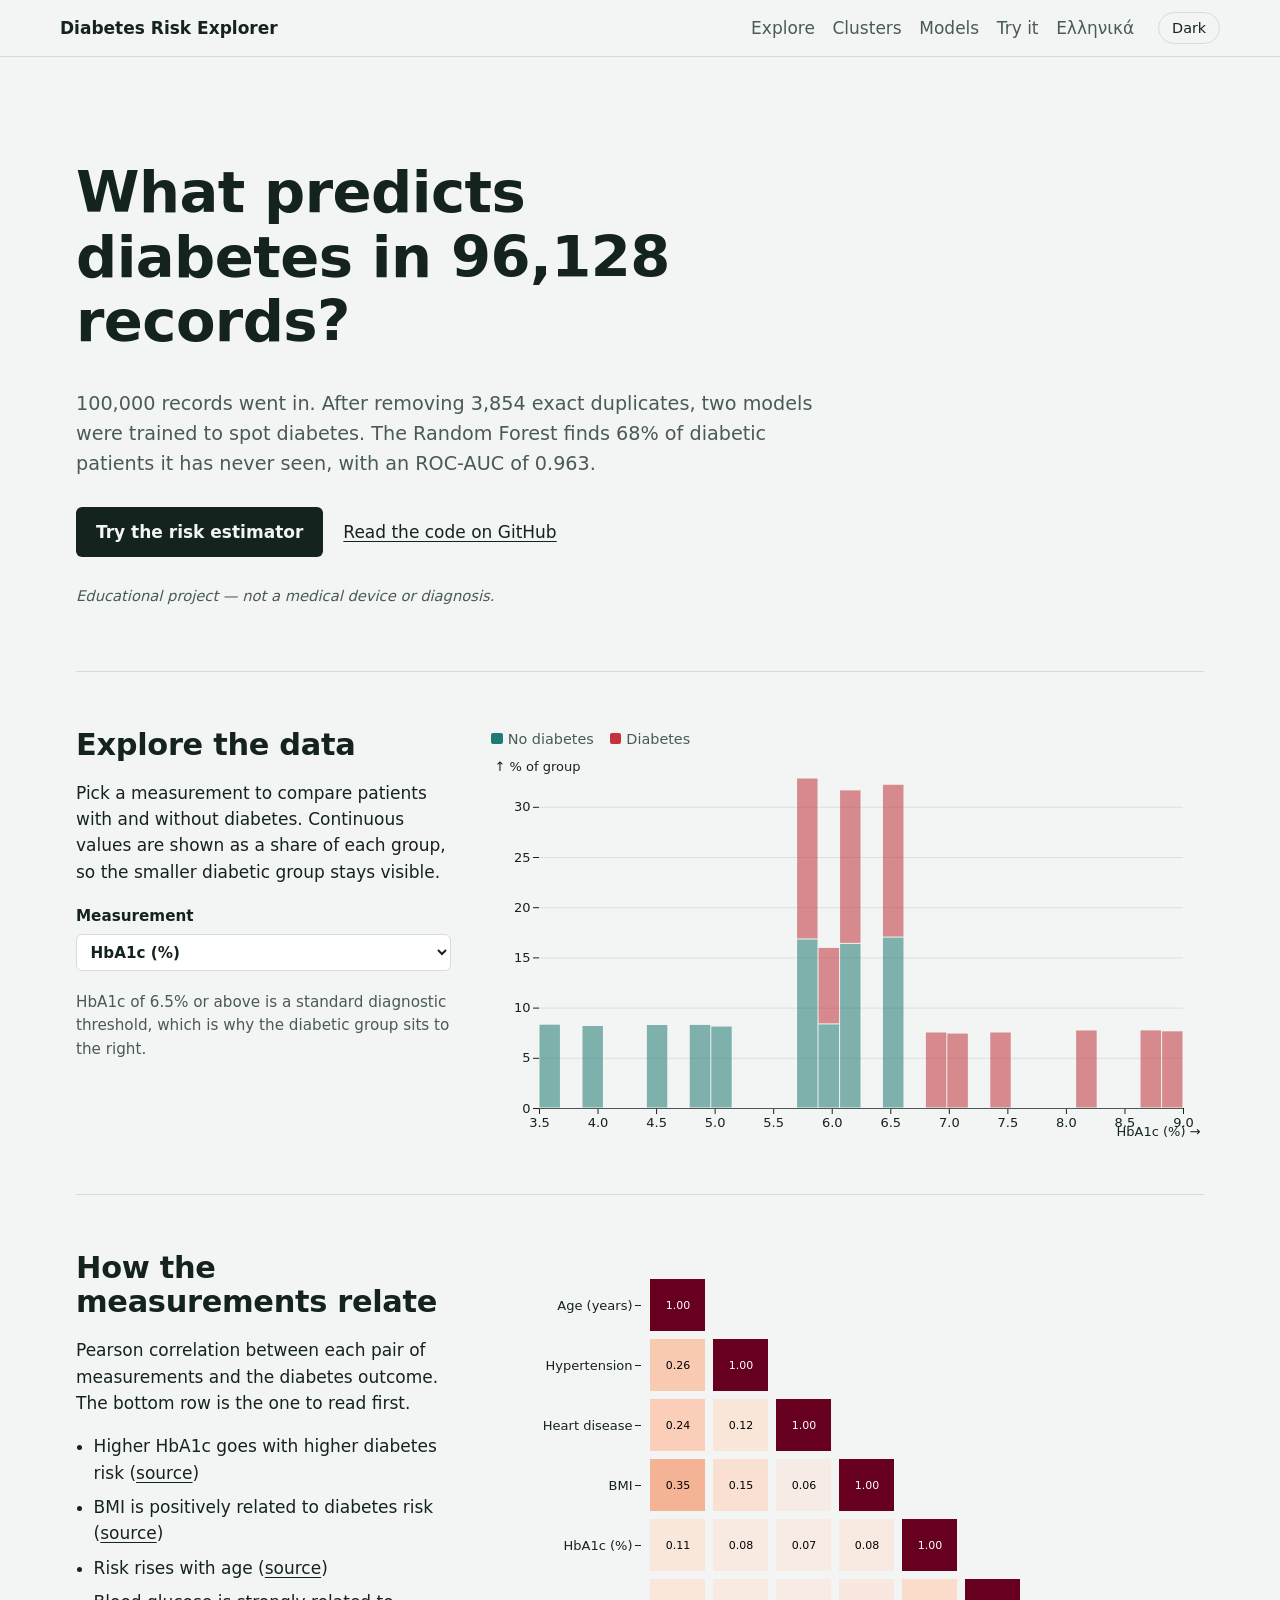
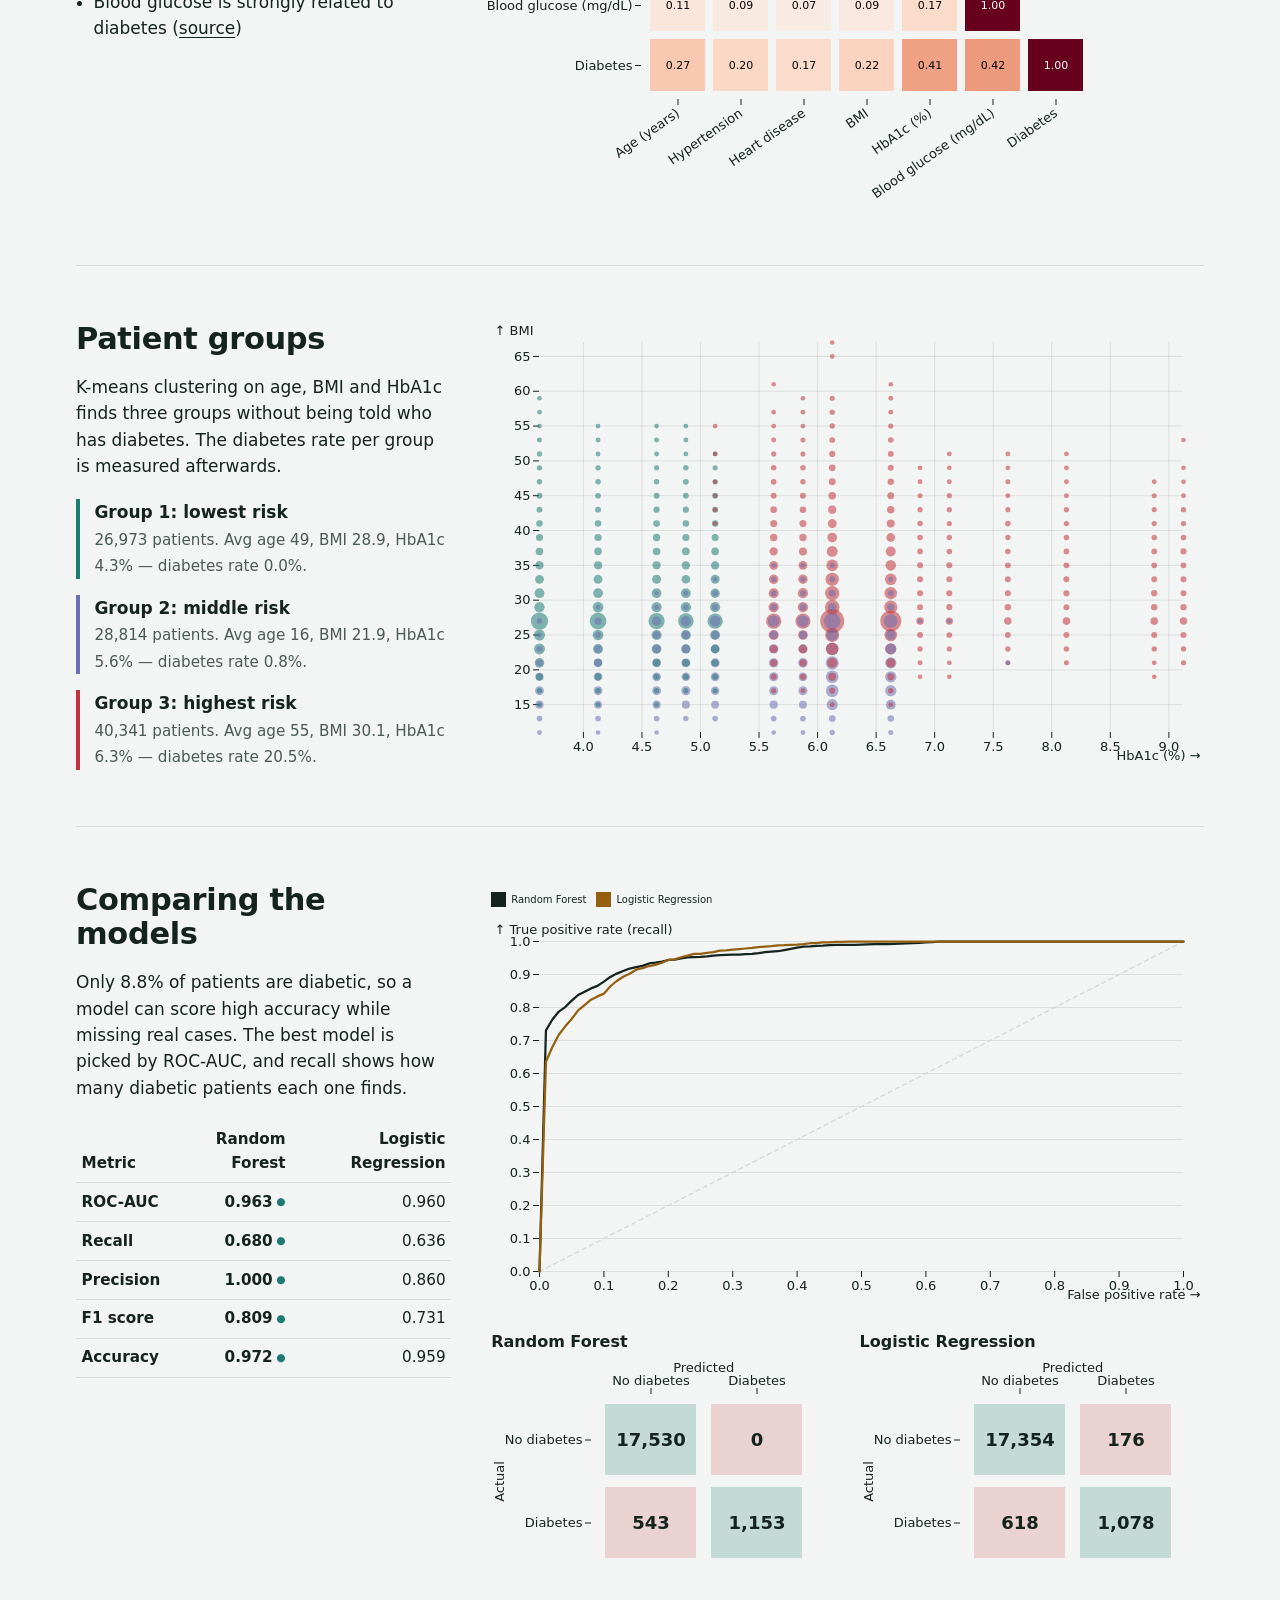
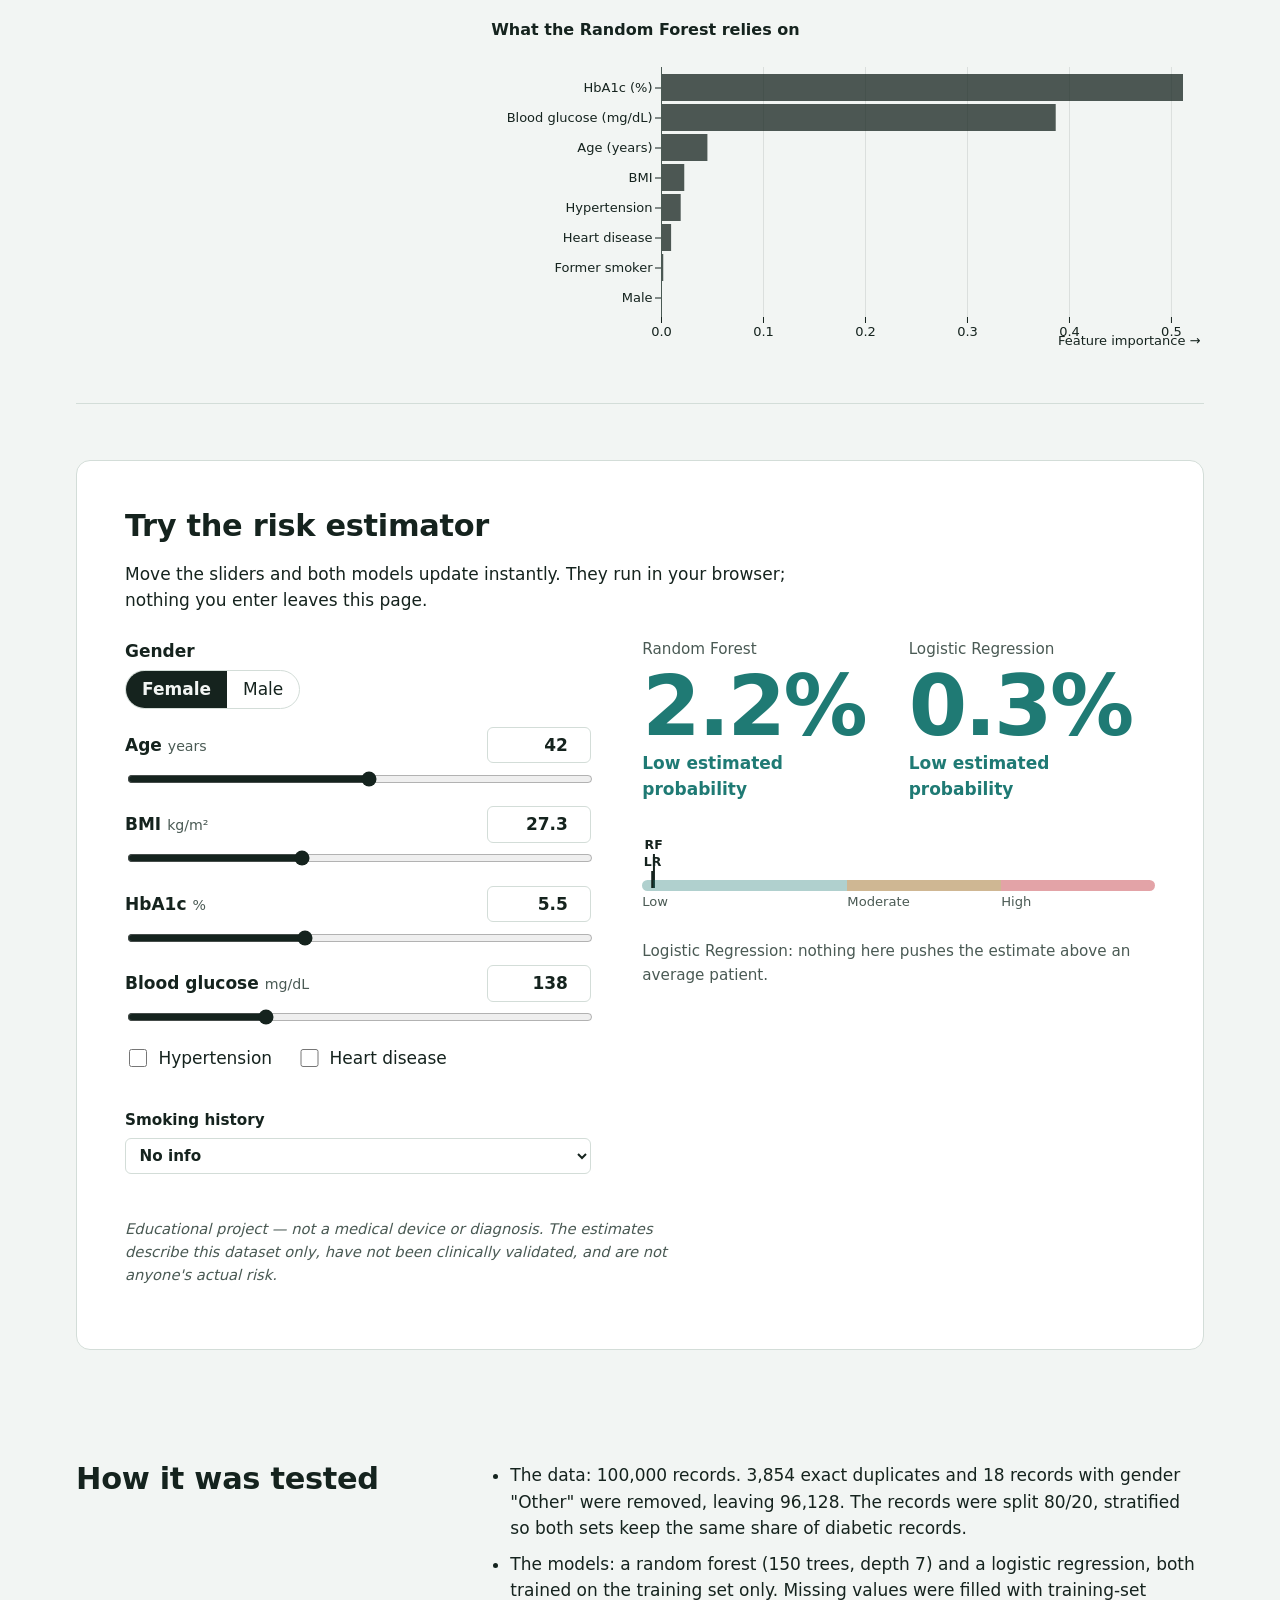
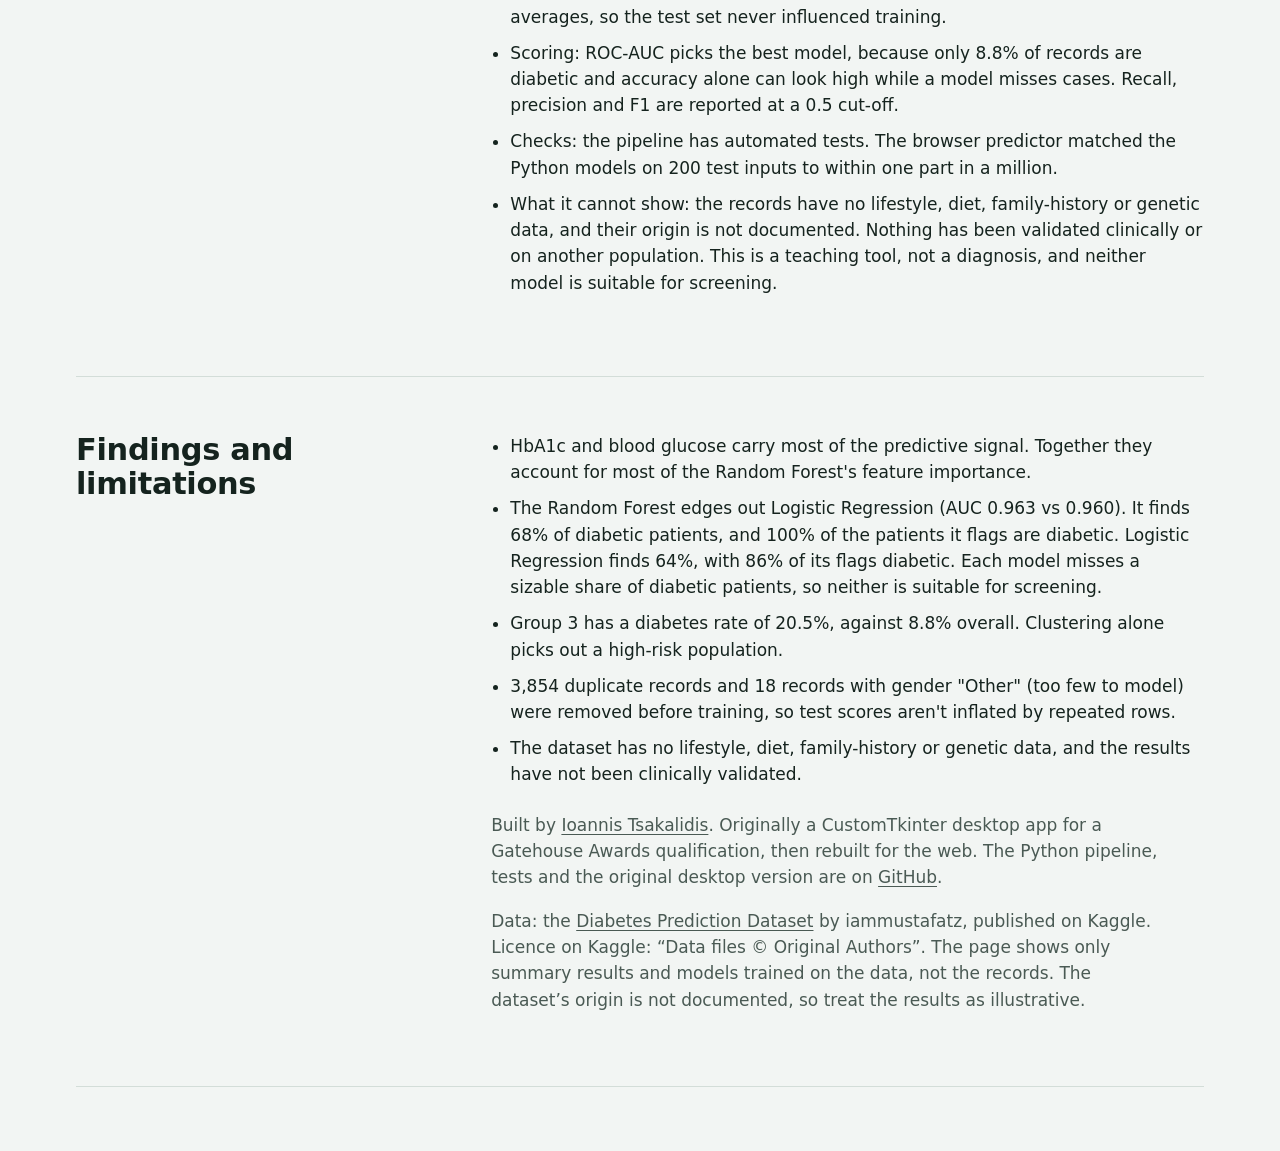
==== web/index.html @ c98c4177 "Render the link-preview cards at double resolution LinkedIn showed the Greek card blurry. Both cards" ====
<!doctype html>
<html lang="en">
<head>
  <meta charset="utf-8">
  <meta name="viewport" content="width=device-width, initial-scale=1">
  <title>Diabetes Risk Explorer</title>
  <meta name="description" content="Explore 100,000 records, compare two machine-learning models and try a live diabetes-risk estimate. An educational data-analytics project.">
  <link rel="canonical" href="https://tsakioan.com/projects/diabetes/">
  <link rel="alternate" hreflang="en" href="https://tsakioan.com/projects/diabetes/">
  <link rel="alternate" hreflang="el" href="https://tsakioan.com/projects/diabetes/el/">
  <link rel="icon" href="favicon.svg" type="image/svg+xml">
  <meta property="og:type" content="website">
  <meta property="og:site_name" content="Tsakioan">
  <meta property="og:title" content="Diabetes Risk Explorer">
  <meta property="og:description" content="Explore 100,000 records, compare two machine-learning models and try a live diabetes-risk estimate. An educational data-analytics project.">
  <meta property="og:url" content="https://tsakioan.com/projects/diabetes/">
  <meta property="og:image" content="https://tsakioan.com/projects/diabetes/og-image.png?v=2">
  <meta property="og:image:width" content="2400">
  <meta property="og:image:height" content="1260">
  <meta property="og:image:alt" content="What predicts diabetes in 96,128 records? Two machine-learning models, three patient groups and a live risk estimate.">
  <meta property="og:locale" content="en_US">
  <meta property="og:locale:alternate" content="el_GR">
  <meta name="twitter:card" content="summary_large_image">
  <link rel="stylesheet" href="styles.css">
  <script src="vendor/d3.min.js"></script>
  <script src="vendor/plot.umd.min.js"></script>
  <script>
    try { const t = localStorage.getItem('theme'); if (t) document.documentElement.dataset.theme = t; } catch (e) {}
  </script>
</head>
<body>
  <a class="skip" href="#main">Skip to content</a>
  <header class="topbar">
    <a class="brand" href="#top">Diabetes Risk Explorer</a>
    <nav aria-label="Sections">
      <a href="#explore">Explore</a>
      <a href="#clusters">Clusters</a>
      <a href="#models">Models</a>
      <a href="#predict">Try it</a>
      <a href="el/" hreflang="el" lang="el">Ελληνικά</a>
    </nav>
    <button class="theme-toggle" type="button" aria-label="Switch colour theme">Dark</button>
  </header>

  <main id="main">
    <section class="hero" id="top">
      <h1>What predicts diabetes in <span data-bind="n_rows">96,128</span> records?</h1>
      <p class="lede" data-bind="hero-lede">Loading the analysis…</p>
      <p class="hero-actions">
        <a class="button" href="#predict">Try the risk estimator</a>
        <a class="link" href="https://github.com/MrTsak/AI-Data-Analytics">Read the code on GitHub</a>
      </p>
      <p class="disclaimer">Educational project — not a medical device or diagnosis.</p>
    </section>

    <section class="block" id="explore" aria-labelledby="explore-h">
      <div class="block-text">
        <h2 id="explore-h">Explore the data</h2>
        <p>Pick a measurement to compare patients with and without diabetes. Continuous values are shown as a share of each group, so the smaller diabetic group stays visible.</p>
        <label class="field">
          <span>Measurement</span>
          <select id="feature-picker"></select>
        </label>
        <p class="note" id="feature-note"></p>
      </div>
      <figure class="block-chart" id="explore-chart" aria-live="polite"></figure>
    </section>

    <section class="block" aria-labelledby="corr-h">
      <div class="block-text">
        <h2 id="corr-h">How the measurements relate</h2>
        <p>Pearson correlation between each pair of measurements and the diabetes outcome. The bottom row is the one to read first.</p>
        <ul class="hypotheses" id="hypotheses"></ul>
      </div>
      <figure class="block-chart" id="corr-chart"></figure>
    </section>

    <section class="block" id="clusters" aria-labelledby="clusters-h">
      <div class="block-text">
        <h2 id="clusters-h">Patient groups</h2>
        <p>K-means clustering on age, BMI and HbA1c finds three groups without being told who has diabetes. The diabetes rate per group is measured afterwards.</p>
        <ol class="cluster-list" id="cluster-list" start="0"></ol>
      </div>
      <figure class="block-chart" id="cluster-chart"></figure>
    </section>

    <section class="block" id="models" aria-labelledby="models-h">
      <div class="block-text">
        <h2 id="models-h">Comparing the models</h2>
        <p>Only <span data-bind="positive_pct">9%</span> of patients are diabetic, so a model can score high accuracy while missing real cases. The best model is picked by ROC-AUC, and recall shows how many diabetic patients each one finds.</p>
        <table class="metrics" id="metrics-table"></table>
      </div>
      <div class="block-chart chart-stack">
        <figure id="roc-chart"></figure>
        <div class="confusions" id="confusion-charts"></div>
        <figure id="importance-chart"></figure>
      </div>
    </section>

    <section class="predict" id="predict" aria-labelledby="predict-h">
      <div class="predict-head">
        <h2 id="predict-h">Try the risk estimator</h2>
        <p>Move the sliders and both models update instantly. They run in your browser; nothing you enter leaves this page.</p>
      </div>
      <div class="predict-grid">
        <form class="predict-form" id="predict-form" novalidate></form>
        <div class="predict-result" id="predict-result"></div>
        <p class="sr-only" id="predict-summary" role="status" aria-live="polite"></p>
      </div>
      <p class="disclaimer">Educational project — not a medical device or diagnosis. The estimates describe this dataset only, have not been clinically validated, and are not anyone's actual risk.</p>
    </section>

    <section class="block" aria-labelledby="method-h">
      <div class="block-text">
        <h2 id="method-h">How it was tested</h2>
      </div>
      <div class="block-chart">
        <ul class="findings-list">
          <li>The data: 100,000 records. 3,854 exact duplicates and 18 records with gender "Other" were removed, leaving 96,128. The records were split 80/20, stratified so both sets keep the same share of diabetic records.</li>
          <li>The models: a random forest (150 trees, depth 7) and a logistic regression, both trained on the training set only. Missing values were filled with training-set averages, so the test set never influenced training.</li>
          <li>Scoring: ROC-AUC picks the best model, because only 8.8% of records are diabetic and accuracy alone can look high while a model misses cases. Recall, precision and F1 are reported at a 0.5 cut-off.</li>
          <li>Checks: the pipeline has automated tests. The browser predictor matched the Python models on 200 test inputs to within one part in a million.</li>
          <li>What it cannot show: the records have no lifestyle, diet, family-history or genetic data, and their origin is not documented. Nothing has been validated clinically or on another population. This is a teaching tool, not a diagnosis, and neither model is suitable for screening.</li>
        </ul>
      </div>
    </section>
    <section class="block findings" aria-labelledby="findings-h">
      <div class="block-text">
        <h2 id="findings-h">Findings and limitations</h2>
      </div>
      <div class="block-chart">
        <ul class="findings-list" id="findings"></ul>
        <p class="about">Built by <a href="https://tsakioan.com/">Ioannis Tsakalidis</a>. Originally a CustomTkinter desktop app for a Gatehouse Awards qualification, then rebuilt for the web. The Python pipeline, tests and the original desktop version are on <a href="https://github.com/MrTsak/AI-Data-Analytics">GitHub</a>.</p>
        <p class="about">Data: the <a href="https://www.kaggle.com/datasets/iammustafatz/diabetes-prediction-dataset">Diabetes Prediction Dataset</a> by iammustafatz, published on Kaggle. Licence on Kaggle: “Data files © Original Authors”. The page shows only summary results and models trained on the data, not the records. The dataset’s origin is not documented, so treat the results as illustrative.</p>
      </div>
    </section>
  </main>

  <p class="load-error" id="load-error" hidden>The analysis data didn't load. Check that the <code>data/</code> folder sits next to this page, then reload.</p>
  <script type="module" src="js/app.js"></script>
</body>
</html>
---- web/styles.css ----
@font-face { font-family: "Atkinson Hyperlegible"; font-style: normal; font-weight: 400; font-display: swap; src: url("vendor/fonts/atkinson-hyperlegible-latin-400-normal.woff2") format("woff2"); }
@font-face { font-family: "Atkinson Hyperlegible"; font-style: normal; font-weight: 700; font-display: swap; src: url("vendor/fonts/atkinson-hyperlegible-latin-700-normal.woff2") format("woff2"); }
@font-face { font-family: "Atkinson Hyperlegible"; font-style: italic; font-weight: 400; font-display: swap; src: url("vendor/fonts/atkinson-hyperlegible-latin-400-italic.woff2") format("woff2"); }
:root {
  --paper: #f2f5f3;
  --surface: #ffffff;
  --ink: #15231e;
  --ink-soft: #4a5a54;
  --rule: #d3ddd8;
  --neg: #1f7a74;
  --pos: #c2333d;
  --mid: #946010;
  --c0: #1f7a74;
  --c1: #6b6fb5;
  --c2: #c2333d;
  --focus: #2f5fd0;
  --font: "Atkinson Hyperlegible", system-ui, sans-serif;
  color-scheme: light;
}
@media (prefers-color-scheme: dark) {
  :root:not([data-theme="light"]) {
    --paper: #0f1714; --surface: #16211d; --ink: #e3ebe7; --ink-soft: #9fb0a9; --rule: #2a3833;
    --neg: #4fb3a9; --pos: #ef6b72; --mid: #e0a849; --c0: #4fb3a9; --c1: #9a9ee0; --c2: #ef6b72;
    --focus: #8fb0ff; color-scheme: dark;
  }
}
:root[data-theme="dark"] {
  --paper: #0f1714; --surface: #16211d; --ink: #e3ebe7; --ink-soft: #9fb0a9; --rule: #2a3833;
  --neg: #4fb3a9; --pos: #ef6b72; --mid: #e0a849; --c0: #4fb3a9; --c1: #9a9ee0; --c2: #ef6b72;
  --focus: #8fb0ff; color-scheme: dark;
}

* { box-sizing: border-box; }
html { scroll-behavior: smooth; scroll-padding-top: 4.5rem; }
@media (prefers-reduced-motion: reduce) { html { scroll-behavior: auto; } * { transition: none !important; } }
body {
  margin: 0; background: var(--paper); color: var(--ink);
  font: 400 1.0625rem/1.55 var(--font); font-variant-numeric: tabular-nums;
}
a { color: inherit; text-underline-offset: 0.18em; }
:focus-visible { outline: 3px solid var(--focus); outline-offset: 2px; border-radius: 2px; }
h1, h2 { font-weight: 700; line-height: 1.12; margin: 0 0 0.6em; letter-spacing: -0.01em; }
h1 { font-size: clamp(2.1rem, 5.4vw, 3.6rem); max-width: 17ch; }
h2 { font-size: clamp(1.45rem, 2.6vw, 1.9rem); }
p { margin: 0 0 1em; max-width: 62ch; }
.skip { position: absolute; left: -999px; }
.sr-only { position: absolute; width: 1px; height: 1px; padding: 0; margin: -1px; overflow: hidden; clip: rect(0 0 0 0); white-space: nowrap; border: 0; }
.skip:focus { left: 1rem; top: 1rem; background: var(--surface); padding: .5rem 1rem; z-index: 10; }

.topbar {
  position: sticky; top: 0; z-index: 5; display: flex; align-items: center; gap: 1.5rem;
  padding: .75rem max(16px, calc((100vw - 1160px) / 2)); background: color-mix(in srgb, var(--paper) 92%, transparent);
  backdrop-filter: blur(6px); border-bottom: 1px solid var(--rule);
}
.brand { font-weight: 700; text-decoration: none; }
.topbar nav { display: flex; gap: 1.1rem; margin-left: auto; }
.topbar nav a { text-decoration: none; color: var(--ink-soft); }
.topbar nav a:hover { color: var(--ink); text-decoration: underline; }
.theme-toggle {
  font: inherit; font-size: .9rem; color: var(--ink); background: transparent;
  border: 1px solid var(--rule); border-radius: 999px; padding: .25rem .8rem; cursor: pointer;
}

main { max-width: 1160px; margin: 0 auto; padding: 0 16px 4rem; }
.hero { padding: clamp(3rem, 9vw, 6.5rem) 0 3rem; border-bottom: 1px solid var(--rule); }
.lede { font-size: 1.2rem; color: var(--ink-soft); }
.hero-actions { display: flex; flex-wrap: wrap; align-items: center; gap: 1.25rem; margin: 1.75rem 0; }
.button {
  display: inline-block; background: var(--ink); color: var(--paper); text-decoration: none;
  padding: .75rem 1.25rem; border-radius: 6px; font-weight: 700;
}
.button:hover { background: var(--neg); }
.disclaimer { font-size: .92rem; color: var(--ink-soft); font-style: italic; }

.block {
  display: grid; grid-template-columns: minmax(0, 1fr) minmax(0, 1.9fr); gap: 2.5rem;
  padding: 3.5rem 0; border-bottom: 1px solid var(--rule);
}
.block-chart { margin: 0; min-width: 0; }
.block-chart svg, .chart-stack svg { max-width: 100%; height: auto; overflow: visible; }
.chart-stack { display: grid; gap: 2rem; }
.chart-stack figure { margin: 0; }
.confusions { display: grid; grid-template-columns: 1fr 1fr; gap: 1.5rem; }
.note { color: var(--ink-soft); font-size: .95rem; }
.field { display: grid; gap: .35rem; margin: 1.25rem 0; font-weight: 700; font-size: .95rem; }
select, input[type="number"] {
  font: inherit; color: var(--ink); background: var(--surface); border: 1px solid var(--rule);
  border-radius: 6px; padding: .45rem .6rem;
}
.chart-title { font-weight: 700; font-size: .95rem; margin: 0 0 .5rem; }
.legend { display: flex; gap: 1rem; font-size: .9rem; color: var(--ink-soft); margin: 0 0 .5rem; flex-wrap: wrap; }
.swatch { display: inline-block; width: .8em; height: .8em; border-radius: 2px; margin-right: .35em; vertical-align: -0.05em; }

.hypotheses { padding-left: 1.1rem; margin: 1rem 0 0; }
.hypotheses li { margin-bottom: .5rem; }
.cluster-list { list-style: none; padding: 0; margin: 1.25rem 0 0; display: grid; gap: 1rem; }
.cluster-list li { padding-left: .9rem; border-left: 4px solid var(--c); }
.cluster-list strong { display: block; }
.cluster-list span { color: var(--ink-soft); font-size: .95rem; }

.metrics { border-collapse: collapse; width: 100%; margin-top: 1.25rem; font-size: .95rem; }
.metrics th, .metrics td { text-align: right; padding: .45rem .35rem; border-bottom: 1px solid var(--rule); }
.metrics th:first-child, .metrics td:first-child { text-align: left; }
.metrics thead th { font-weight: 700; vertical-align: bottom; }
.metrics td.best { font-weight: 700; }
.metrics td.best::after { content: " ●"; color: var(--neg); font-size: .7em; vertical-align: .15em; }

/* ---------- predictor: the one loud element ---------- */
.predict {
  margin: 3.5rem 0; padding: clamp(1.5rem, 4vw, 3rem); background: var(--surface);
  border: 1px solid var(--rule); border-radius: 14px;
}
.predict-grid { display: grid; grid-template-columns: minmax(0, 1fr) minmax(0, 1.1fr); gap: clamp(1.5rem, 4vw, 3.5rem); margin: 1.5rem 0; }
.predict-form { display: grid; gap: 1.1rem; align-content: start; }
.row { display: grid; gap: .35rem; }
.row-head { display: flex; justify-content: space-between; align-items: baseline; gap: 1rem; font-weight: 700; }
.row-head input[type="number"] { width: 6.5rem; text-align: right; padding: .25rem .45rem; }
.row small { color: var(--ink-soft); font-weight: 400; }
input[type="range"] { width: 100%; accent-color: var(--ink); }
.segmented { display: inline-flex; border: 1px solid var(--rule); border-radius: 999px; overflow: hidden; width: fit-content; }
.segmented label { padding: .35rem 1rem; cursor: pointer; }
.segmented input { position: absolute; opacity: 0; }
.segmented input:checked + span { font-weight: 700; }
.segmented label:has(input:checked) { background: var(--ink); color: var(--paper); }
.segmented label:has(input:focus-visible) { outline: 3px solid var(--focus); outline-offset: -3px; }
.checks { display: flex; gap: 1.5rem; flex-wrap: wrap; }
.checks label { display: flex; gap: .5rem; align-items: center; cursor: pointer; }
.checks input { width: 1.15rem; height: 1.15rem; accent-color: var(--ink); }

.predict-result { display: grid; gap: 1.75rem; align-content: start; }
.readouts { display: grid; grid-template-columns: 1fr 1fr; gap: 1.25rem; }
.readout-name { font-size: .95rem; color: var(--ink-soft); margin: 0; }
.readout-value { font-size: clamp(3rem, 8vw, 5.25rem); font-weight: 700; line-height: 1; letter-spacing: -0.03em; margin: .15rem 0; color: var(--band); }
.readout-band { margin: 0; font-weight: 700; color: var(--band); }
.scale { position: relative; height: 4.6rem; margin-top: .5rem; }
.scale-track { position: absolute; top: 2.55rem; left: 0; right: 0; height: .7rem; border-radius: 999px; overflow: hidden; display: flex; }
.scale-track span { height: 100%; }
.scale-labels { position: absolute; left: 0; right: 0; bottom: 0; display: flex; font-size: .82rem; color: var(--ink-soft); }
.scale-labels span:nth-child(1) { width: 40%; }
.scale-labels span:nth-child(2) { width: 30%; }
.marker {
  position: absolute; top: 0; transform: translateX(-50%); display: flex; flex-direction: column; align-items: center;
  font-size: .78rem; font-weight: 700; line-height: 1; white-space: nowrap; transition: left .25s ease;
}
.marker::after { content: ""; width: 2px; height: 2.1rem; background: var(--ink); margin-top: .2rem; }
.marker.lr { top: 1.05rem; }
.marker.lr::after { height: 1.05rem; }
.drivers { font-size: .95rem; color: var(--ink-soft); }

.findings-list { padding-left: 1.2rem; margin: 0 0 1.5rem; }
.findings-list li { margin-bottom: .6rem; max-width: 66ch; }
.about { color: var(--ink-soft); }
.load-error { max-width: 1160px; margin: 1rem auto; padding: 1rem 16px; color: var(--pos); font-weight: 700; }

@media (max-width: 860px) {
  .block, .predict-grid { grid-template-columns: minmax(0, 1fr); gap: 1.5rem; }
  .topbar { flex-wrap: wrap; row-gap: .4rem; }
  .theme-toggle { margin-left: auto; }
  .topbar nav { order: 3; flex-basis: 100%; margin-left: 0; overflow-x: auto; gap: 1.25rem; font-size: .95rem; padding-bottom: .1rem; }
  .topbar nav a { white-space: nowrap; }
  html { scroll-padding-top: 6.5rem; }
}
@media (max-width: 480px) {
  .readouts, .confusions { grid-template-columns: minmax(0, 1fr); }
  .hero-actions { flex-direction: column; align-items: flex-start; }
}
.block-chart figure h2, .chart-stack figure h2 { font-size: 1rem; margin: 0 0 .5rem; letter-spacing: 0; }
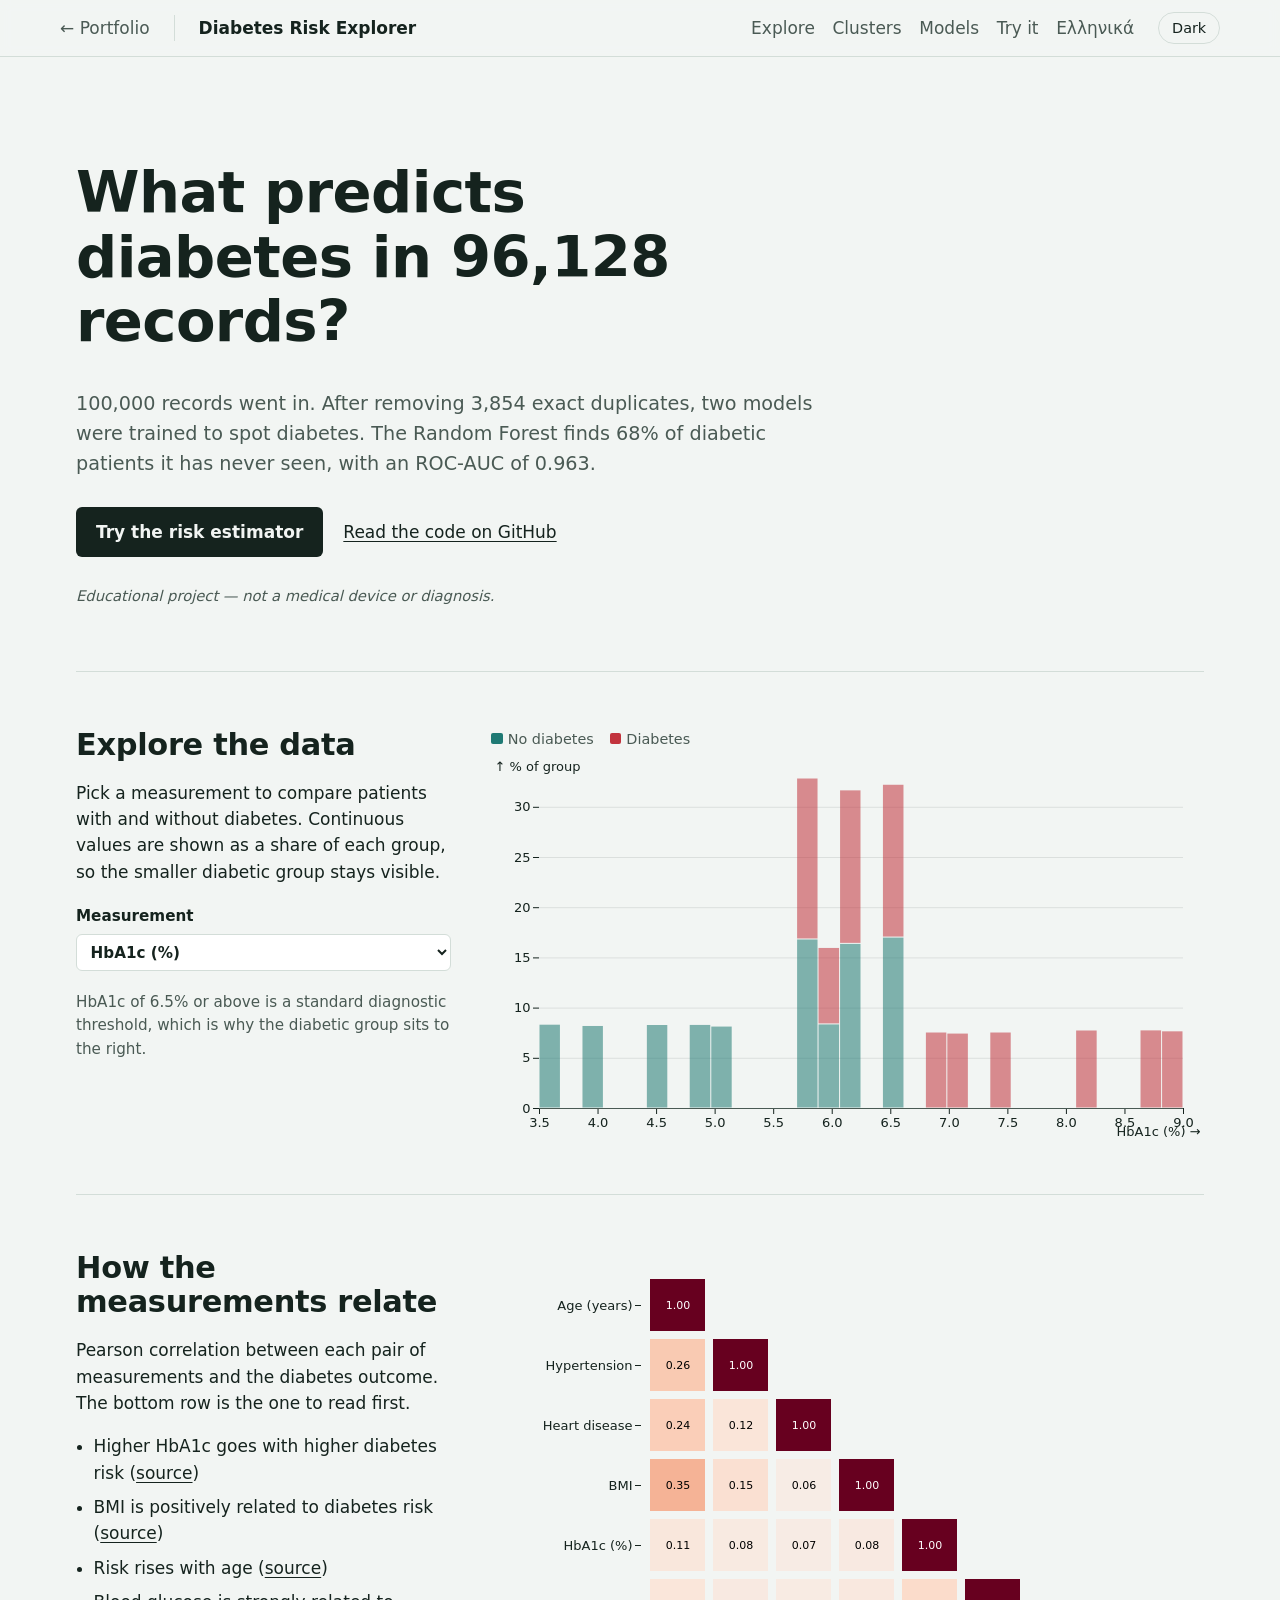
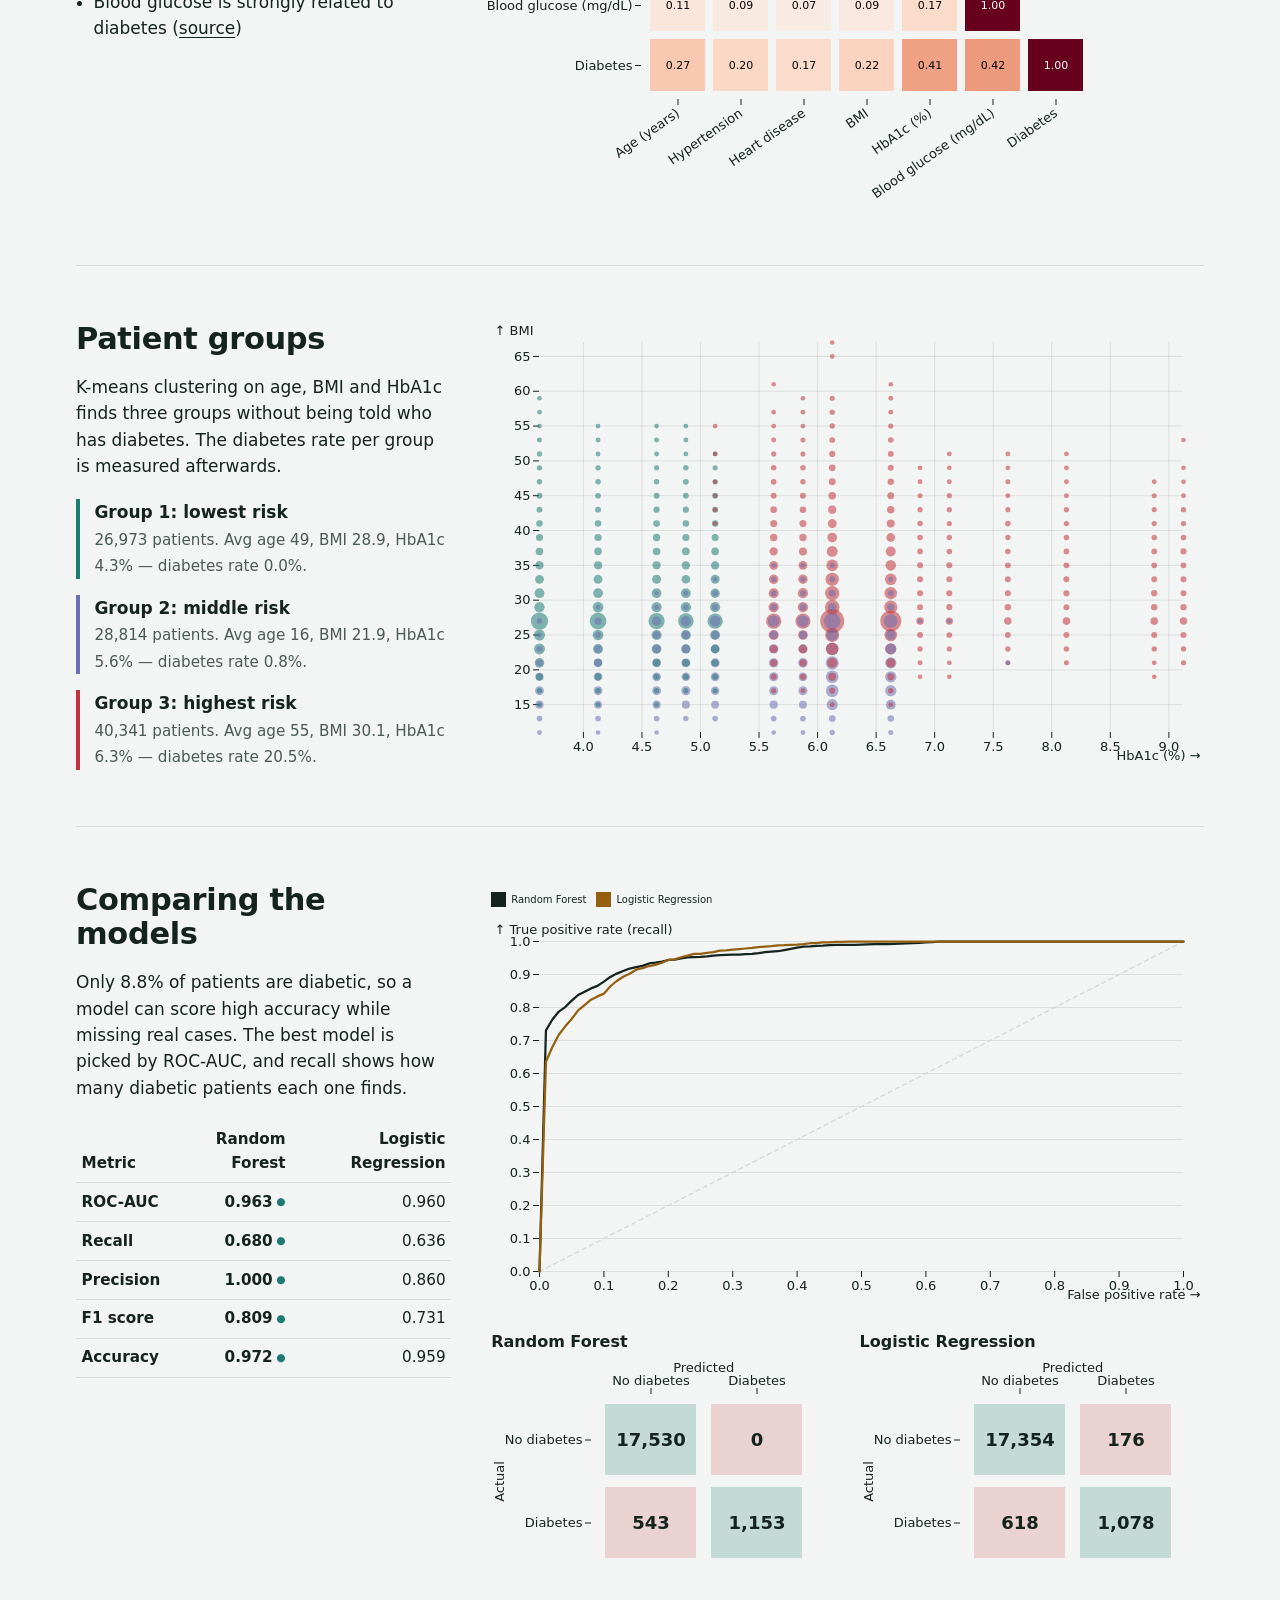
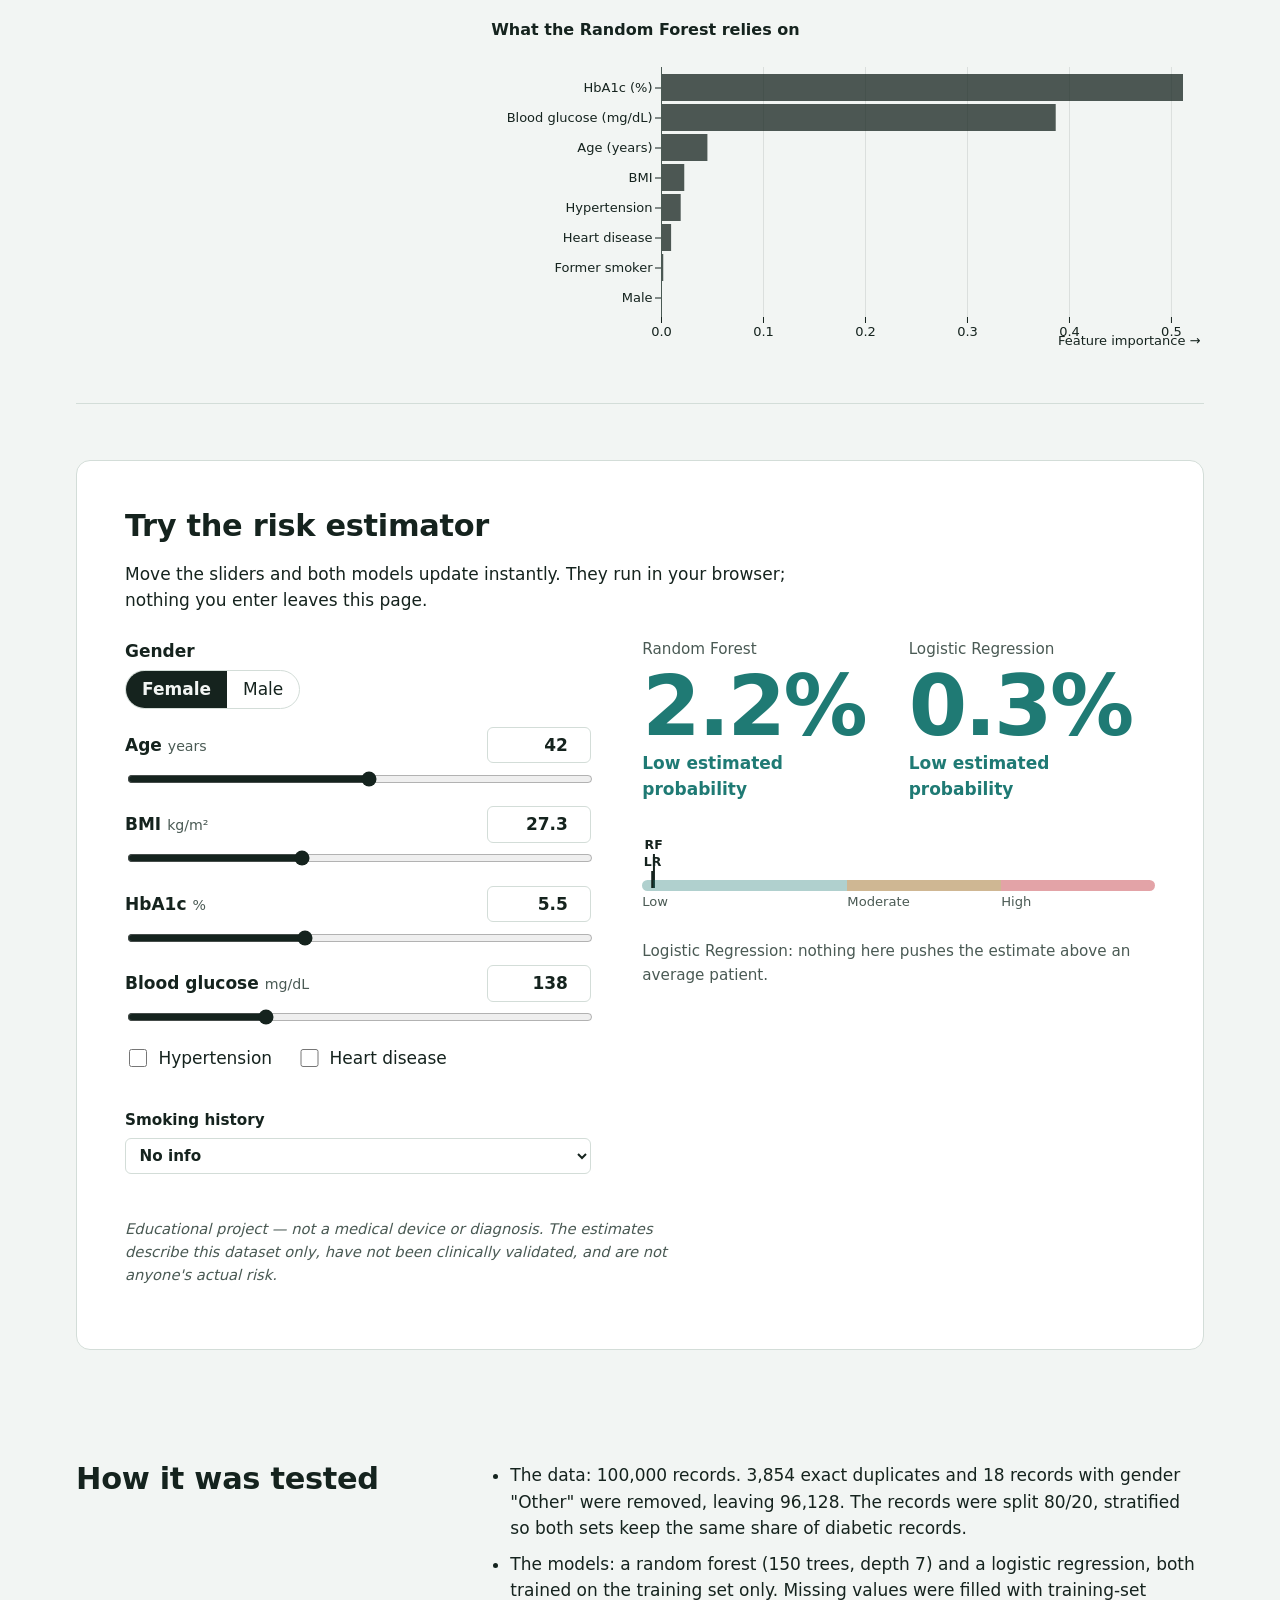
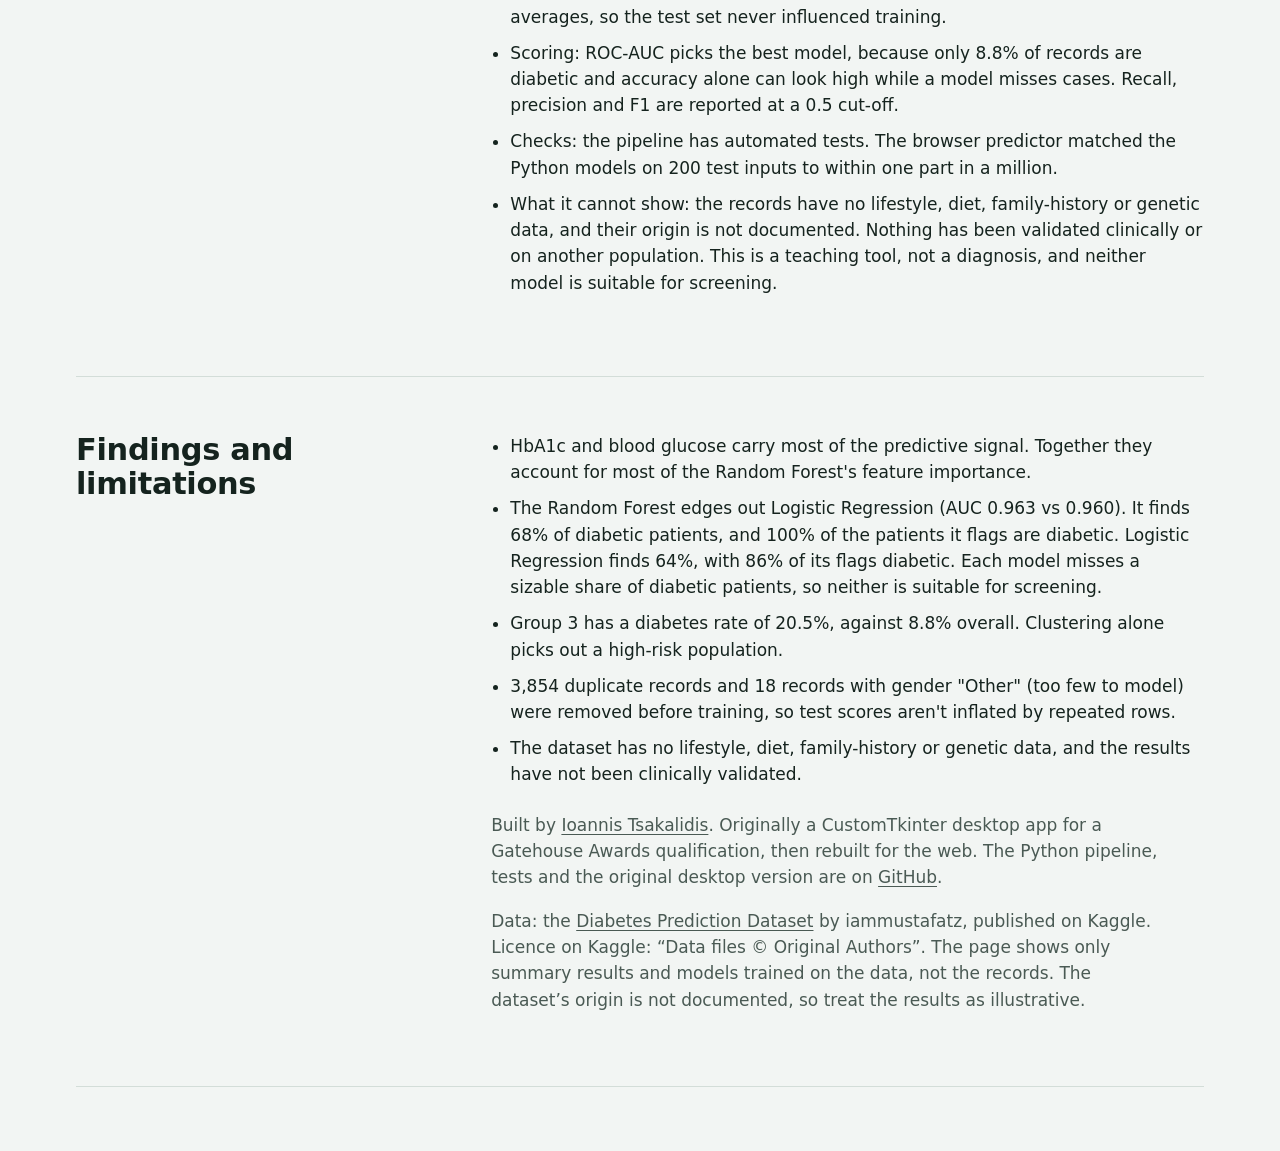
==== commit 208c4775: "Add a link back to the portfolio in the project page's top bar Both project pages start the top bar " ====
--- a/web/index.html
+++ b/web/index.html
@@ -8,6 +8,7 @@
   <link rel="canonical" href="https://tsakioan.com/projects/diabetes/">
   <link rel="alternate" hreflang="en" href="https://tsakioan.com/projects/diabetes/">
   <link rel="alternate" hreflang="el" href="https://tsakioan.com/projects/diabetes/el/">
+  <link rel="alternate" hreflang="x-default" href="https://tsakioan.com/projects/diabetes/">
   <link rel="icon" href="favicon.svg" type="image/svg+xml">
   <meta property="og:type" content="website">
   <meta property="og:site_name" content="Tsakioan">
@@ -21,9 +22,11 @@
   <meta property="og:locale" content="en_US">
   <meta property="og:locale:alternate" content="el_GR">
   <meta name="twitter:card" content="summary_large_image">
+  <link rel="preload" href="vendor/fonts/atkinson-hyperlegible-latin-400-normal.woff2" as="font" type="font/woff2" crossorigin>
+  <link rel="preload" href="vendor/fonts/atkinson-hyperlegible-latin-700-normal.woff2" as="font" type="font/woff2" crossorigin>
   <link rel="stylesheet" href="styles.css">
-  <script src="vendor/d3.min.js"></script>
-  <script src="vendor/plot.umd.min.js"></script>
+  <script src="vendor/d3.min.js" defer></script>
+  <script src="vendor/plot.umd.min.js" defer></script>
   <script>
     try { const t = localStorage.getItem('theme'); if (t) document.documentElement.dataset.theme = t; } catch (e) {}
   </script>
@@ -31,6 +34,7 @@
 <body>
   <a class="skip" href="#main">Skip to content</a>
   <header class="topbar">
+    <a class="home-link" href="https://tsakioan.com/"><span aria-hidden="true">←</span> <span class="sr-only">Back to </span>Portfolio</a>
     <a class="brand" href="#top">Diabetes Risk Explorer</a>
     <nav aria-label="Sections">
       <a href="#explore">Explore</a>
@@ -39,13 +43,13 @@
       <a href="#predict">Try it</a>
       <a href="el/" hreflang="el" lang="el">Ελληνικά</a>
     </nav>
-    <button class="theme-toggle" type="button" aria-label="Switch colour theme">Dark</button>
+    <button class="theme-toggle" type="button" aria-label="Dark theme">Dark</button>
   </header>
 
   <main id="main">
     <section class="hero" id="top">
       <h1>What predicts diabetes in <span data-bind="n_rows">96,128</span> records?</h1>
-      <p class="lede" data-bind="hero-lede">Loading the analysis…</p>
+      <p class="lede" data-bind="hero-lede">100,000 records went in. After removing 3,854 exact duplicates, two models were trained to spot diabetes. The Random Forest finds 68% of diabetic patients it has never seen, with an ROC-AUC of 0.963.</p>
       <p class="hero-actions">
         <a class="button" href="#predict">Try the risk estimator</a>
         <a class="link" href="https://github.com/MrTsak/AI-Data-Analytics">Read the code on GitHub</a>
@@ -87,7 +91,7 @@
     <section class="block" id="models" aria-labelledby="models-h">
       <div class="block-text">
         <h2 id="models-h">Comparing the models</h2>
-        <p>Only <span data-bind="positive_pct">9%</span> of patients are diabetic, so a model can score high accuracy while missing real cases. The best model is picked by ROC-AUC, and recall shows how many diabetic patients each one finds.</p>
+        <p>Only <span data-bind="positive_pct">8.8%</span> of patients are diabetic, so a model can score high accuracy while missing real cases. The best model is picked by ROC-AUC, and recall shows how many diabetic patients each one finds.</p>
         <table class="metrics" id="metrics-table"></table>
       </div>
       <div class="block-chart chart-stack">
--- a/web/styles.css
+++ b/web/styles.css
@@ -52,6 +52,8 @@
   padding: .75rem max(16px, calc((100vw - 1160px) / 2)); background: color-mix(in srgb, var(--paper) 92%, transparent);
   backdrop-filter: blur(6px); border-bottom: 1px solid var(--rule);
 }
+.home-link { color: var(--ink-soft); text-decoration: none; white-space: nowrap; padding-right: 1.5rem; border-right: 1px solid var(--rule); }
+.home-link:hover { color: var(--ink); text-decoration: underline; }
 .brand { font-weight: 700; text-decoration: none; }
 .topbar nav { display: flex; gap: 1.1rem; margin-left: auto; }
 .topbar nav a { text-decoration: none; color: var(--ink-soft); }
@@ -160,6 +162,12 @@
   .topbar nav a { white-space: nowrap; }
   html { scroll-padding-top: 6.5rem; }
 }
+/* Small screens: the hero headline names the page, so the top bar keeps only the way back,
+   the theme switch and the section links. */
+@media (max-width: 600px) {
+  .topbar .brand { display: none; }
+  .home-link { padding-right: 0; border-right: 0; }
+}
 @media (max-width: 480px) {
   .readouts, .confusions { grid-template-columns: minmax(0, 1fr); }
   .hero-actions { flex-direction: column; align-items: flex-start; }
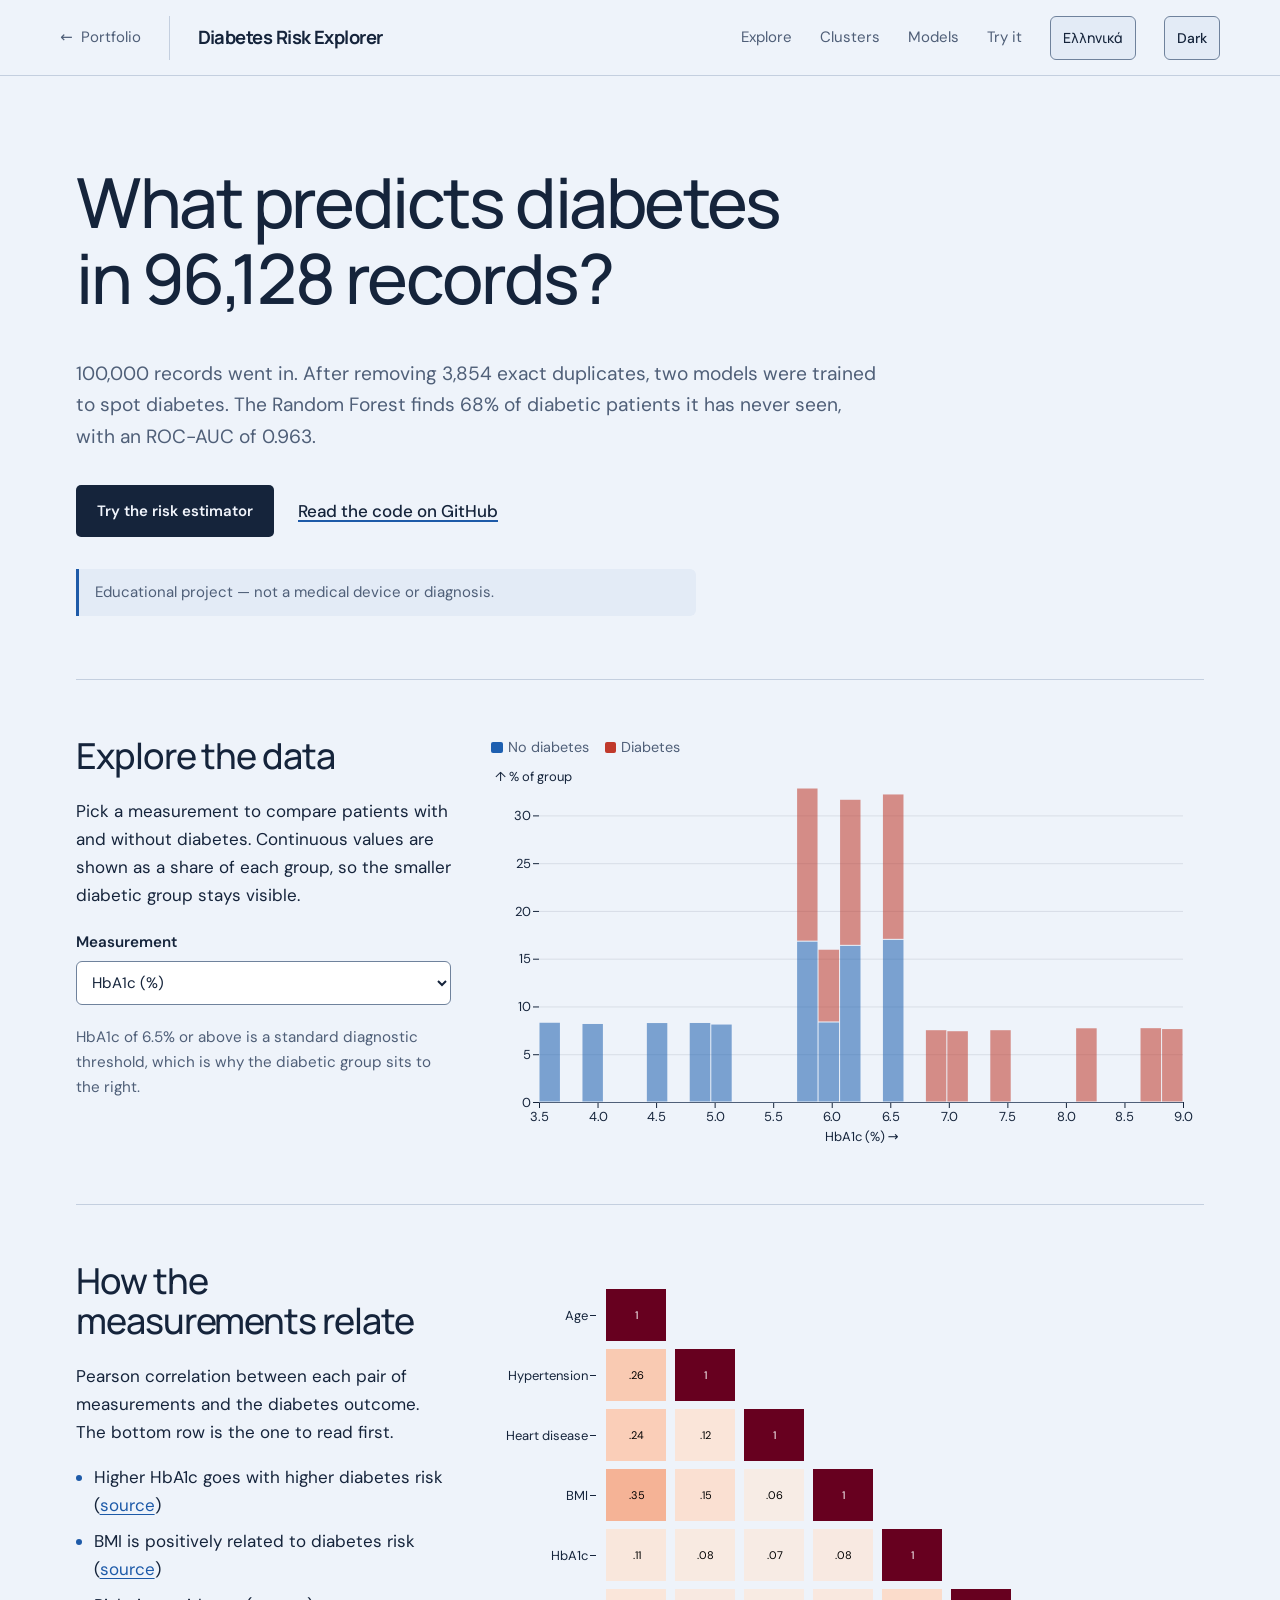
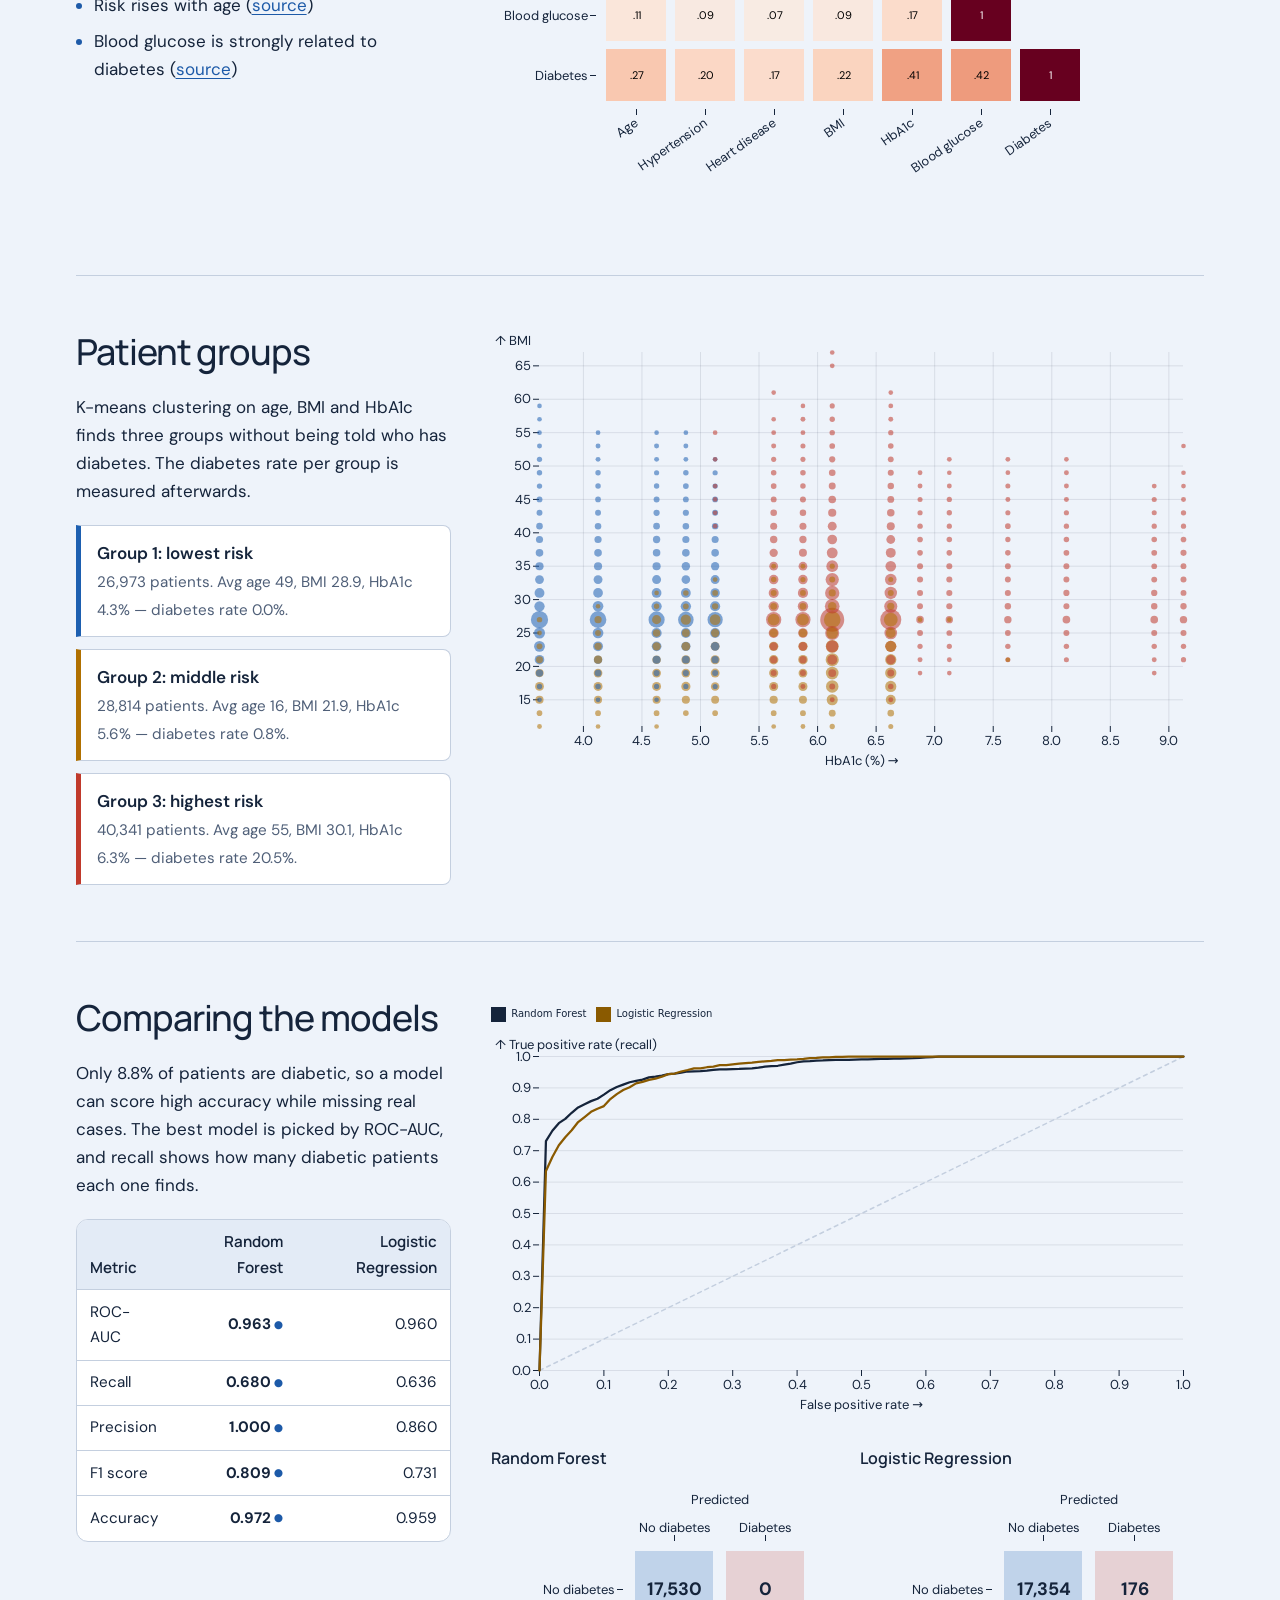
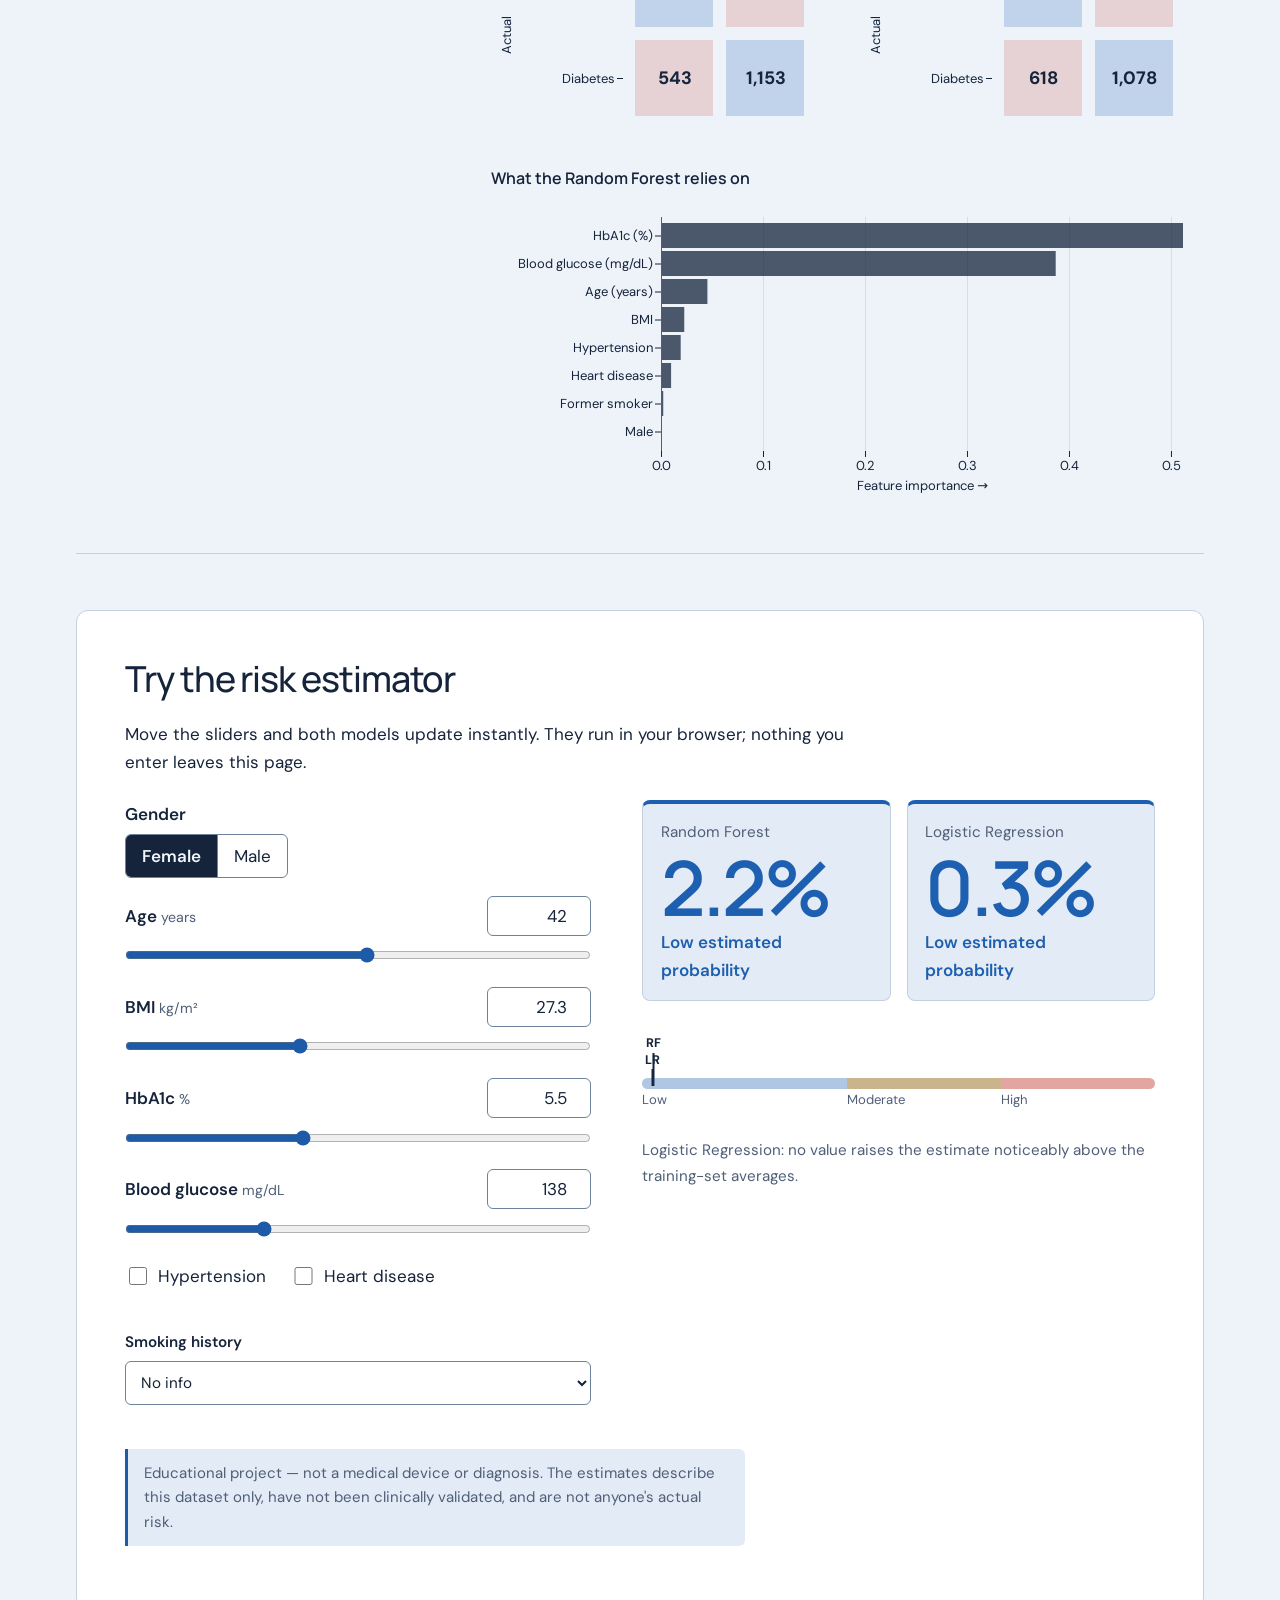
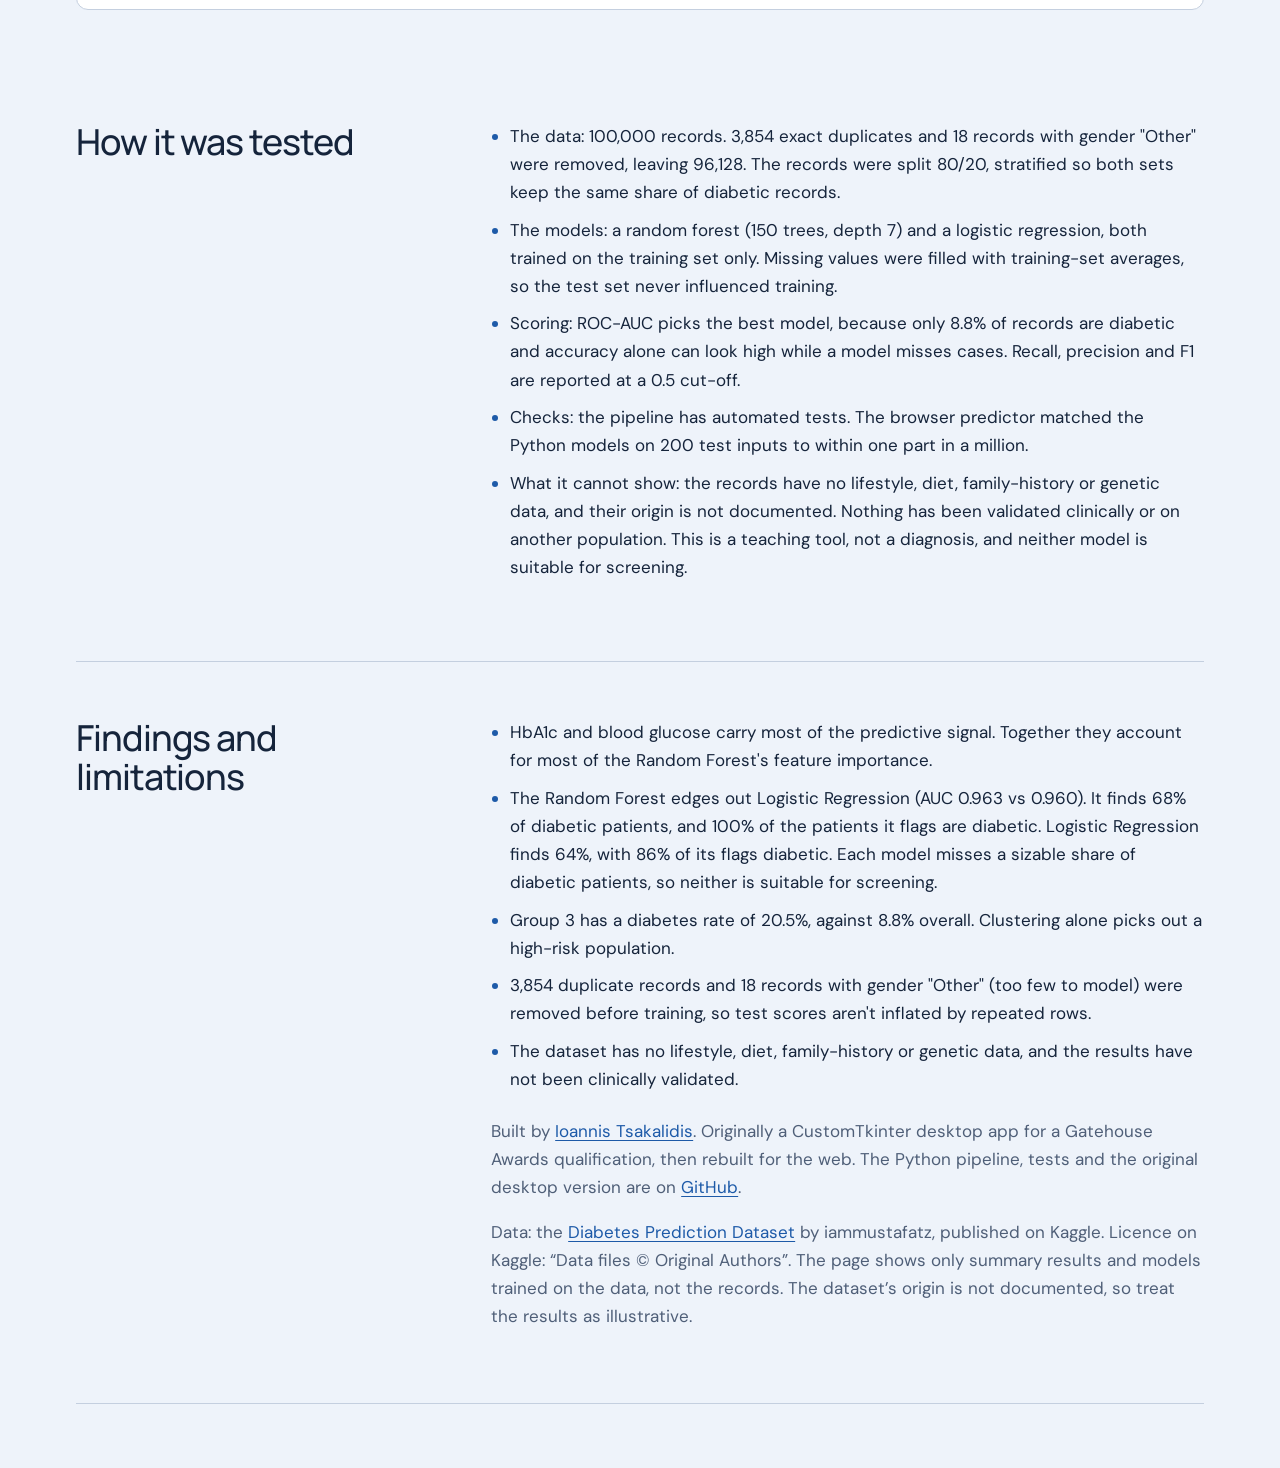
==== commit 56603b43: "Give the project page the portfolio's visual identity The page now uses tsakioan.com's palette, font" ====
--- a/web/index.html
+++ b/web/index.html
@@ -22,8 +22,8 @@
   <meta property="og:locale" content="en_US">
   <meta property="og:locale:alternate" content="el_GR">
   <meta name="twitter:card" content="summary_large_image">
-  <link rel="preload" href="vendor/fonts/atkinson-hyperlegible-latin-400-normal.woff2" as="font" type="font/woff2" crossorigin>
-  <link rel="preload" href="vendor/fonts/atkinson-hyperlegible-latin-700-normal.woff2" as="font" type="font/woff2" crossorigin>
+  <link rel="preload" href="vendor/fonts/dmsans-latin.woff2" as="font" type="font/woff2" crossorigin>
+  <link rel="preload" href="vendor/fonts/manrope-latin.woff2" as="font" type="font/woff2" crossorigin>
   <link rel="stylesheet" href="styles.css">
   <script src="vendor/d3.min.js" defer></script>
   <script src="vendor/plot.umd.min.js" defer></script>
--- a/web/styles.css
+++ b/web/styles.css
@@ -1,139 +1,212 @@
-@font-face { font-family: "Atkinson Hyperlegible"; font-style: normal; font-weight: 400; font-display: swap; src: url("vendor/fonts/atkinson-hyperlegible-latin-400-normal.woff2") format("woff2"); }
-@font-face { font-family: "Atkinson Hyperlegible"; font-style: normal; font-weight: 700; font-display: swap; src: url("vendor/fonts/atkinson-hyperlegible-latin-700-normal.woff2") format("woff2"); }
-@font-face { font-family: "Atkinson Hyperlegible"; font-style: italic; font-weight: 400; font-display: swap; src: url("vendor/fonts/atkinson-hyperlegible-latin-400-italic.woff2") format("woff2"); }
+/* Fonts shared with tsakioan.com: DM Sans for text, Manrope for headings and figures.
+   DM Sans has no Greek glyphs, so Greek text falls through to Manrope, which does. */
+@font-face {
+  font-family: "DM Sans"; font-style: normal; font-weight: 400 700; font-display: swap;
+  src: url("vendor/fonts/dmsans-latin-ext.woff2") format("woff2");
+  unicode-range: U+0100-02BA, U+02BD-02C5, U+02C7-02CC, U+02CE-02D7, U+02DD-02FF, U+0304, U+0308, U+0329, U+1D00-1DBF, U+1E00-1E9F, U+1EF2-1EFF, U+2020, U+20A0-20AB, U+20AD-20C4, U+2113, U+2C60-2C7F, U+A720-A7FF;
+}
+@font-face {
+  font-family: "DM Sans"; font-style: normal; font-weight: 400 700; font-display: swap;
+  src: url("vendor/fonts/dmsans-latin.woff2") format("woff2");
+  unicode-range: U+0000-00FF, U+0131, U+0152-0153, U+02BB-02BC, U+02C6, U+02DA, U+02DC, U+0304, U+0308, U+0329, U+2000-206F, U+20AC, U+2122, U+2191, U+2193, U+2212, U+2215, U+FEFF, U+FFFD;
+}
+@font-face {
+  font-family: "Manrope"; font-style: normal; font-weight: 400 800; font-display: swap;
+  src: url("vendor/fonts/manrope-greek.woff2") format("woff2");
+  unicode-range: U+0370-0377, U+037A-037F, U+0384-038A, U+038C, U+038E-03A1, U+03A3-03FF;
+}
+@font-face {
+  font-family: "Manrope"; font-style: normal; font-weight: 400 800; font-display: swap;
+  src: url("vendor/fonts/manrope-latin-ext.woff2") format("woff2");
+  unicode-range: U+0100-02BA, U+02BD-02C5, U+02C7-02CC, U+02CE-02D7, U+02DD-02FF, U+0304, U+0308, U+0329, U+1D00-1DBF, U+1E00-1E9F, U+1EF2-1EFF, U+2020, U+20A0-20AB, U+20AD-20C4, U+2113, U+2C60-2C7F, U+A720-A7FF;
+}
+@font-face {
+  font-family: "Manrope"; font-style: normal; font-weight: 400 800; font-display: swap;
+  src: url("vendor/fonts/manrope-latin.woff2") format("woff2");
+  unicode-range: U+0000-00FF, U+0131, U+0152-0153, U+02BB-02BC, U+02C6, U+02DA, U+02DC, U+0304, U+0308, U+0329, U+2000-206F, U+20AC, U+2122, U+2191, U+2193, U+2212, U+2215, U+FEFF, U+FFFD;
+}
+
+/* Light theme: the portfolio's pale-blue Experience band. Dark theme: the portfolio itself.
+   Data colours: blue = no diabetes / lowest group, amber = middle, coral-red = diabetes / highest.
+   They differ in hue and lightness, so they stay apart for colour-blind readers too. */
 :root {
-  --paper: #f2f5f3;
+  --paper: #eef3fa;
   --surface: #ffffff;
-  --ink: #15231e;
-  --ink-soft: #4a5a54;
-  --rule: #d3ddd8;
-  --neg: #1f7a74;
-  --pos: #c2333d;
-  --mid: #946010;
-  --c0: #1f7a74;
-  --c1: #6b6fb5;
-  --c2: #c2333d;
-  --focus: #2f5fd0;
-  --font: "Atkinson Hyperlegible", system-ui, sans-serif;
+  --surface-2: #e3ebf6;
+  --ink: #15243b;
+  --ink-soft: #4f5f78;
+  --rule: #c4cfdf;
+  --control: #6f829c;
+  --accent: #1d5aa8;
+  --button: #15243b;
+  --button-ink: #f1f5fc;
+  --button-hover: #23406a;
+  --neg: #1d5fb0;
+  --pos: #c0392b;
+  --mid: #8a5a00;
+  --c0: #1d5fb0;
+  --c1: #b07000;
+  --c2: #c0392b;
+  --focus: #1d5aa8;
+  --font: "DM Sans", "Manrope", system-ui, sans-serif;
+  --display: "Manrope", "DM Sans", system-ui, sans-serif;
   color-scheme: light;
 }
 @media (prefers-color-scheme: dark) {
   :root:not([data-theme="light"]) {
-    --paper: #0f1714; --surface: #16211d; --ink: #e3ebe7; --ink-soft: #9fb0a9; --rule: #2a3833;
-    --neg: #4fb3a9; --pos: #ef6b72; --mid: #e0a849; --c0: #4fb3a9; --c1: #9a9ee0; --c2: #ef6b72;
-    --focus: #8fb0ff; color-scheme: dark;
+    --paper: #101a2b; --surface: #15243a; --surface-2: #192c46; --ink: #f1f5fc; --ink-soft: #a8b6ca;
+    --rule: #31425b; --control: #6b86a8; --accent: #85baff; --button: #85baff; --button-ink: #102440;
+    --button-hover: #b3d5ff; --neg: #6fb0ff; --pos: #ff8a7a; --mid: #f0c050; --c0: #6fb0ff;
+    --c1: #f0c050; --c2: #ff8a7a; --focus: #85baff; color-scheme: dark;
   }
 }
 :root[data-theme="dark"] {
-  --paper: #0f1714; --surface: #16211d; --ink: #e3ebe7; --ink-soft: #9fb0a9; --rule: #2a3833;
-  --neg: #4fb3a9; --pos: #ef6b72; --mid: #e0a849; --c0: #4fb3a9; --c1: #9a9ee0; --c2: #ef6b72;
-  --focus: #8fb0ff; color-scheme: dark;
+  --paper: #101a2b; --surface: #15243a; --surface-2: #192c46; --ink: #f1f5fc; --ink-soft: #a8b6ca;
+  --rule: #31425b; --control: #6b86a8; --accent: #85baff; --button: #85baff; --button-ink: #102440;
+  --button-hover: #b3d5ff; --neg: #6fb0ff; --pos: #ff8a7a; --mid: #f0c050; --c0: #6fb0ff;
+  --c1: #f0c050; --c2: #ff8a7a; --focus: #85baff; color-scheme: dark;
 }
 
 * { box-sizing: border-box; }
-html { scroll-behavior: smooth; scroll-padding-top: 4.5rem; }
+html { scroll-behavior: smooth; scroll-padding-top: 5.5rem; }
 @media (prefers-reduced-motion: reduce) { html { scroll-behavior: auto; } * { transition: none !important; } }
 body {
   margin: 0; background: var(--paper); color: var(--ink);
-  font: 400 1.0625rem/1.55 var(--font); font-variant-numeric: tabular-nums;
-}
-a { color: inherit; text-underline-offset: 0.18em; }
-:focus-visible { outline: 3px solid var(--focus); outline-offset: 2px; border-radius: 2px; }
-h1, h2 { font-weight: 700; line-height: 1.12; margin: 0 0 0.6em; letter-spacing: -0.01em; }
-h1 { font-size: clamp(2.1rem, 5.4vw, 3.6rem); max-width: 17ch; }
-h2 { font-size: clamp(1.45rem, 2.6vw, 1.9rem); }
+  font: 400 1.0625rem/1.65 var(--font); font-variant-numeric: tabular-nums;
+  -webkit-font-smoothing: antialiased;
+}
+a { color: inherit; text-underline-offset: 0.2em; }
+::selection { background: var(--accent); color: var(--paper); }
+:focus-visible { outline: 3px solid var(--focus); outline-offset: 4px; border-radius: 3px; }
+h1, h2 { font-family: var(--display); font-weight: 500; line-height: 1.1; margin: 0 0 0.6em; font-variant-numeric: normal; }
+h1 { font-size: clamp(2.5rem, 5.4vw, 4.4rem); letter-spacing: -0.035em; max-width: 17ch; }
+h2 { font-size: clamp(1.6rem, 2.8vw, 2.3rem); letter-spacing: -0.03em; }
 p { margin: 0 0 1em; max-width: 62ch; }
-.skip { position: absolute; left: -999px; }
 .sr-only { position: absolute; width: 1px; height: 1px; padding: 0; margin: -1px; overflow: hidden; clip: rect(0 0 0 0); white-space: nowrap; border: 0; }
-.skip:focus { left: 1rem; top: 1rem; background: var(--surface); padding: .5rem 1rem; z-index: 10; }
-
+.skip {
+  position: absolute; left: 10px; top: -90px; z-index: 10; padding: 12px;
+  background: var(--button); color: var(--button-ink); border-radius: 5px; font-weight: 600;
+}
+.skip:focus { top: 10px; }
+
+/* ---------- header: wordmark-style title, plain links, boxed language and theme switches ---------- */
 .topbar {
-  position: sticky; top: 0; z-index: 5; display: flex; align-items: center; gap: 1.5rem;
-  padding: .75rem max(16px, calc((100vw - 1160px) / 2)); background: color-mix(in srgb, var(--paper) 92%, transparent);
-  backdrop-filter: blur(6px); border-bottom: 1px solid var(--rule);
-}
-.home-link { color: var(--ink-soft); text-decoration: none; white-space: nowrap; padding-right: 1.5rem; border-right: 1px solid var(--rule); }
-.home-link:hover { color: var(--ink); text-decoration: underline; }
-.brand { font-weight: 700; text-decoration: none; }
-.topbar nav { display: flex; gap: 1.1rem; margin-left: auto; }
-.topbar nav a { text-decoration: none; color: var(--ink-soft); }
-.topbar nav a:hover { color: var(--ink); text-decoration: underline; }
-.theme-toggle {
-  font: inherit; font-size: .9rem; color: var(--ink); background: transparent;
-  border: 1px solid var(--rule); border-radius: 999px; padding: .25rem .8rem; cursor: pointer;
-}
+  position: sticky; top: 0; z-index: 5; display: flex; align-items: center; gap: 1.75rem;
+  min-height: 76px; padding: .6rem max(16px, calc((100vw - 1160px) / 2));
+  background: color-mix(in srgb, var(--paper) 94%, transparent); backdrop-filter: blur(6px);
+  border-bottom: 1px solid var(--rule); font-size: .9375rem;
+}
+.topbar a { text-decoration: none; }
+.home-link {
+  display: inline-flex; align-items: center; gap: .5rem; min-height: 44px; white-space: nowrap;
+  color: var(--ink-soft); padding-right: 1.75rem; border-right: 1px solid var(--rule);
+}
+.brand { font: 700 1.15rem/1.2 var(--display); letter-spacing: -0.03em; }
+.topbar nav { display: flex; align-items: center; gap: 1.75rem; margin-left: auto; }
+.topbar nav a { color: var(--ink-soft); white-space: nowrap; }
+.home-link:hover, .brand:hover, .topbar nav a:hover { color: var(--accent); }
+.topbar nav a[hreflang], .theme-toggle {
+  display: inline-flex; align-items: center; min-height: 44px; padding: 0 12px;
+  background: var(--surface-2); border: 1px solid var(--control); border-radius: 6px;
+  color: var(--ink); font: 500 .875rem var(--font); white-space: nowrap; cursor: pointer;
+}
+.topbar nav a[hreflang]:hover, .theme-toggle:hover { border-color: var(--accent); color: var(--accent); }
 
 main { max-width: 1160px; margin: 0 auto; padding: 0 16px 4rem; }
-.hero { padding: clamp(3rem, 9vw, 6.5rem) 0 3rem; border-bottom: 1px solid var(--rule); }
+.hero { padding: clamp(3rem, 8vw, 5.5rem) 0 3rem; border-bottom: 1px solid var(--rule); }
 .lede { font-size: 1.2rem; color: var(--ink-soft); }
-.hero-actions { display: flex; flex-wrap: wrap; align-items: center; gap: 1.25rem; margin: 1.75rem 0; }
+.hero-actions { display: flex; flex-wrap: wrap; align-items: center; gap: 1.5rem; margin: 2rem 0; }
 .button {
-  display: inline-block; background: var(--ink); color: var(--paper); text-decoration: none;
-  padding: .75rem 1.25rem; border-radius: 6px; font-weight: 700;
-}
-.button:hover { background: var(--neg); }
-.disclaimer { font-size: .92rem; color: var(--ink-soft); font-style: italic; }
+  display: inline-flex; align-items: center; min-height: 48px; padding: 14px 21px;
+  background: var(--button); color: var(--button-ink); border-radius: 5px;
+  font-size: .9375rem; font-weight: 600; text-decoration: none; transition: background .2s, transform .2s;
+}
+.button:hover { background: var(--button-hover); transform: translateY(-2px); }
+.link { color: var(--ink); font-weight: 500; text-decoration-color: var(--accent); text-decoration-thickness: 2px; }
+.link:hover { color: var(--accent); }
+.disclaimer {
+  font-size: .9375rem; color: var(--ink-soft); padding: .7rem 1rem; background: var(--surface-2);
+  border-left: 3px solid var(--accent); border-radius: 0 6px 6px 0;
+}
 
 .block {
   display: grid; grid-template-columns: minmax(0, 1fr) minmax(0, 1.9fr); gap: 2.5rem;
   padding: 3.5rem 0; border-bottom: 1px solid var(--rule);
 }
+.block-text a, .about a, .findings a { color: var(--accent); }
 .block-chart { margin: 0; min-width: 0; }
 .block-chart svg, .chart-stack svg { max-width: 100%; height: auto; overflow: visible; }
 .chart-stack { display: grid; gap: 2rem; }
 .chart-stack figure { margin: 0; }
 .confusions { display: grid; grid-template-columns: 1fr 1fr; gap: 1.5rem; }
 .note { color: var(--ink-soft); font-size: .95rem; }
-.field { display: grid; gap: .35rem; margin: 1.25rem 0; font-weight: 700; font-size: .95rem; }
+.field { display: grid; gap: .4rem; margin: 1.25rem 0; font-weight: 600; font-size: .95rem; }
 select, input[type="number"] {
-  font: inherit; color: var(--ink); background: var(--surface); border: 1px solid var(--rule);
-  border-radius: 6px; padding: .45rem .6rem;
-}
-.chart-title { font-weight: 700; font-size: .95rem; margin: 0 0 .5rem; }
+  font: inherit; font-weight: 400; color: var(--ink); background: var(--surface);
+  border: 1px solid var(--control); border-radius: 6px; padding: .55rem .7rem; min-height: 44px;
+}
+select:hover, input[type="number"]:hover { border-color: var(--accent); }
+.chart-title { font-weight: 600; font-size: .95rem; margin: 0 0 .5rem; }
 .legend { display: flex; gap: 1rem; font-size: .9rem; color: var(--ink-soft); margin: 0 0 .5rem; flex-wrap: wrap; }
 .swatch { display: inline-block; width: .8em; height: .8em; border-radius: 2px; margin-right: .35em; vertical-align: -0.05em; }
 
 .hypotheses { padding-left: 1.1rem; margin: 1rem 0 0; }
 .hypotheses li { margin-bottom: .5rem; }
-.cluster-list { list-style: none; padding: 0; margin: 1.25rem 0 0; display: grid; gap: 1rem; }
-.cluster-list li { padding-left: .9rem; border-left: 4px solid var(--c); }
-.cluster-list strong { display: block; }
+.hypotheses li::marker, .findings-list li::marker { color: var(--accent); }
+.cluster-list { list-style: none; padding: 0; margin: 1.25rem 0 0; display: grid; gap: .75rem; }
+.cluster-list li {
+  padding: .8rem 1rem; background: var(--surface); border: 1px solid var(--rule);
+  border-left: 5px solid var(--c); border-radius: 0 8px 8px 0;
+}
+.cluster-list strong { display: block; font-weight: 600; }
 .cluster-list span { color: var(--ink-soft); font-size: .95rem; }
 
-.metrics { border-collapse: collapse; width: 100%; margin-top: 1.25rem; font-size: .95rem; }
-.metrics th, .metrics td { text-align: right; padding: .45rem .35rem; border-bottom: 1px solid var(--rule); }
+.metrics {
+  border-collapse: separate; border-spacing: 0; width: 100%; margin-top: 1.25rem; font-size: .95rem;
+  background: var(--surface); border: 1px solid var(--rule); border-radius: 12px; overflow: hidden;
+}
+.metrics th, .metrics td { text-align: right; padding: .6rem .6rem; border-bottom: 1px solid var(--rule); }
+.metrics th:first-child { padding-left: .8rem; }
+.metrics td:last-child, .metrics th:last-child { padding-right: .8rem; }
+.metrics tbody tr:last-child > * { border-bottom: 0; }
 .metrics th:first-child, .metrics td:first-child { text-align: left; }
-.metrics thead th { font-weight: 700; vertical-align: bottom; }
+.metrics thead th { font-family: var(--display); font-weight: 600; vertical-align: bottom; background: var(--surface-2); }
+.metrics tbody th { font-weight: 400; hyphens: none; }
 .metrics td.best { font-weight: 700; }
-.metrics td.best::after { content: " ●"; color: var(--neg); font-size: .7em; vertical-align: .15em; }
+.metrics td.best::after { content: " ●"; color: var(--accent); font-size: .7em; vertical-align: .15em; }
 
 /* ---------- predictor: the one loud element ---------- */
 .predict {
-  margin: 3.5rem 0; padding: clamp(1.5rem, 4vw, 3rem); background: var(--surface);
-  border: 1px solid var(--rule); border-radius: 14px;
+  margin: 3.5rem 0; padding: clamp(1.25rem, 4vw, 3rem); background: var(--surface);
+  border: 1px solid var(--rule); border-radius: 12px;
 }
 .predict-grid { display: grid; grid-template-columns: minmax(0, 1fr) minmax(0, 1.1fr); gap: clamp(1.5rem, 4vw, 3.5rem); margin: 1.5rem 0; }
 .predict-form { display: grid; gap: 1.1rem; align-content: start; }
 .row { display: grid; gap: .35rem; }
-.row-head { display: flex; justify-content: space-between; align-items: baseline; gap: 1rem; font-weight: 700; }
-.row-head input[type="number"] { width: 6.5rem; text-align: right; padding: .25rem .45rem; }
+.row-head { display: flex; justify-content: space-between; align-items: baseline; gap: 1rem; font-weight: 600; }
+.row-head input[type="number"] { width: 6.5rem; text-align: right; padding: .3rem .5rem; min-height: 40px; }
 .row small { color: var(--ink-soft); font-weight: 400; }
-input[type="range"] { width: 100%; accent-color: var(--ink); }
-.segmented { display: inline-flex; border: 1px solid var(--rule); border-radius: 999px; overflow: hidden; width: fit-content; }
-.segmented label { padding: .35rem 1rem; cursor: pointer; }
+input[type="range"] { width: 100%; min-height: 28px; margin: 0; accent-color: var(--accent); cursor: pointer; }
+.segmented { display: inline-flex; border: 1px solid var(--control); border-radius: 6px; overflow: hidden; width: fit-content; }
+.segmented label { display: inline-flex; align-items: center; min-height: 42px; padding: 0 1rem; cursor: pointer; }
+.segmented label + label { border-left: 1px solid var(--control); }
 .segmented input { position: absolute; opacity: 0; }
-.segmented input:checked + span { font-weight: 700; }
-.segmented label:has(input:checked) { background: var(--ink); color: var(--paper); }
-.segmented label:has(input:focus-visible) { outline: 3px solid var(--focus); outline-offset: -3px; }
+.segmented input:checked + span { font-weight: 600; }
+.segmented label:has(input:checked) { background: var(--button); color: var(--button-ink); }
+.segmented label:has(input:focus-visible) { outline: 3px solid var(--focus); outline-offset: 2px; position: relative; }
 .checks { display: flex; gap: 1.5rem; flex-wrap: wrap; }
-.checks label { display: flex; gap: .5rem; align-items: center; cursor: pointer; }
-.checks input { width: 1.15rem; height: 1.15rem; accent-color: var(--ink); }
+.checks label { display: flex; gap: .5rem; align-items: center; min-height: 32px; cursor: pointer; }
+.checks input { width: 1.15rem; height: 1.15rem; accent-color: var(--accent); }
 
 .predict-result { display: grid; gap: 1.75rem; align-content: start; }
-.readouts { display: grid; grid-template-columns: 1fr 1fr; gap: 1.25rem; }
+.readouts { display: grid; grid-template-columns: 1fr 1fr; gap: 1rem; }
+.readout { padding: 1rem 1.1rem; background: var(--surface-2); border: 1px solid var(--rule); border-top: 4px solid var(--band, var(--rule)); border-radius: 8px; }
 .readout-name { font-size: .95rem; color: var(--ink-soft); margin: 0; }
-.readout-value { font-size: clamp(3rem, 8vw, 5.25rem); font-weight: 700; line-height: 1; letter-spacing: -0.03em; margin: .15rem 0; color: var(--band); }
-.readout-band { margin: 0; font-weight: 700; color: var(--band); }
+.readout-value {
+  font: 600 clamp(2.8rem, 7vw, 4.75rem)/1 var(--display); letter-spacing: -0.04em;
+  margin: .2rem 0; color: var(--band);
+}
+.readout-band { margin: 0; font-weight: 600; color: var(--band); }
 .scale { position: relative; height: 4.6rem; margin-top: .5rem; }
 .scale-track { position: absolute; top: 2.55rem; left: 0; right: 0; height: .7rem; border-radius: 999px; overflow: hidden; display: flex; }
 .scale-track span { height: 100%; }
@@ -154,13 +227,18 @@
 .about { color: var(--ink-soft); }
 .load-error { max-width: 1160px; margin: 1rem auto; padding: 1rem 16px; color: var(--pos); font-weight: 700; }
 
+@media (max-width: 1000px) {
+  .topbar, .topbar nav { gap: 1.25rem; }
+  .home-link { padding-right: 1.25rem; }
+}
 @media (max-width: 860px) {
   .block, .predict-grid { grid-template-columns: minmax(0, 1fr); gap: 1.5rem; }
-  .topbar { flex-wrap: wrap; row-gap: .4rem; }
+  .topbar { flex-wrap: wrap; row-gap: .25rem; padding-top: .5rem; padding-bottom: .5rem; }
   .theme-toggle { margin-left: auto; }
-  .topbar nav { order: 3; flex-basis: 100%; margin-left: 0; overflow-x: auto; gap: 1.25rem; font-size: .95rem; padding-bottom: .1rem; }
-  .topbar nav a { white-space: nowrap; }
-  html { scroll-padding-top: 6.5rem; }
+  /* Section links scroll sideways on narrow screens; the language switch leads the row so it is never scrolled out of view. */
+  .topbar nav { order: 3; flex-basis: 100%; margin-left: 0; overflow-x: auto; gap: 1.25rem; padding: .5rem 8px; margin: -.4rem -8px 0; }
+  .topbar nav a[hreflang] { order: -1; }
+  html { scroll-padding-top: 8rem; }
 }
 /* Small screens: the hero headline names the page, so the top bar keeps only the way back,
    the theme switch and the section links. */
@@ -172,4 +250,4 @@
   .readouts, .confusions { grid-template-columns: minmax(0, 1fr); }
   .hero-actions { flex-direction: column; align-items: flex-start; }
 }
-.block-chart figure h2, .chart-stack figure h2 { font-size: 1rem; margin: 0 0 .5rem; letter-spacing: 0; }
+.block-chart figure h2, .chart-stack figure h2 { font: 600 1rem/1.3 var(--display); margin: 0 0 .5rem; letter-spacing: 0; }
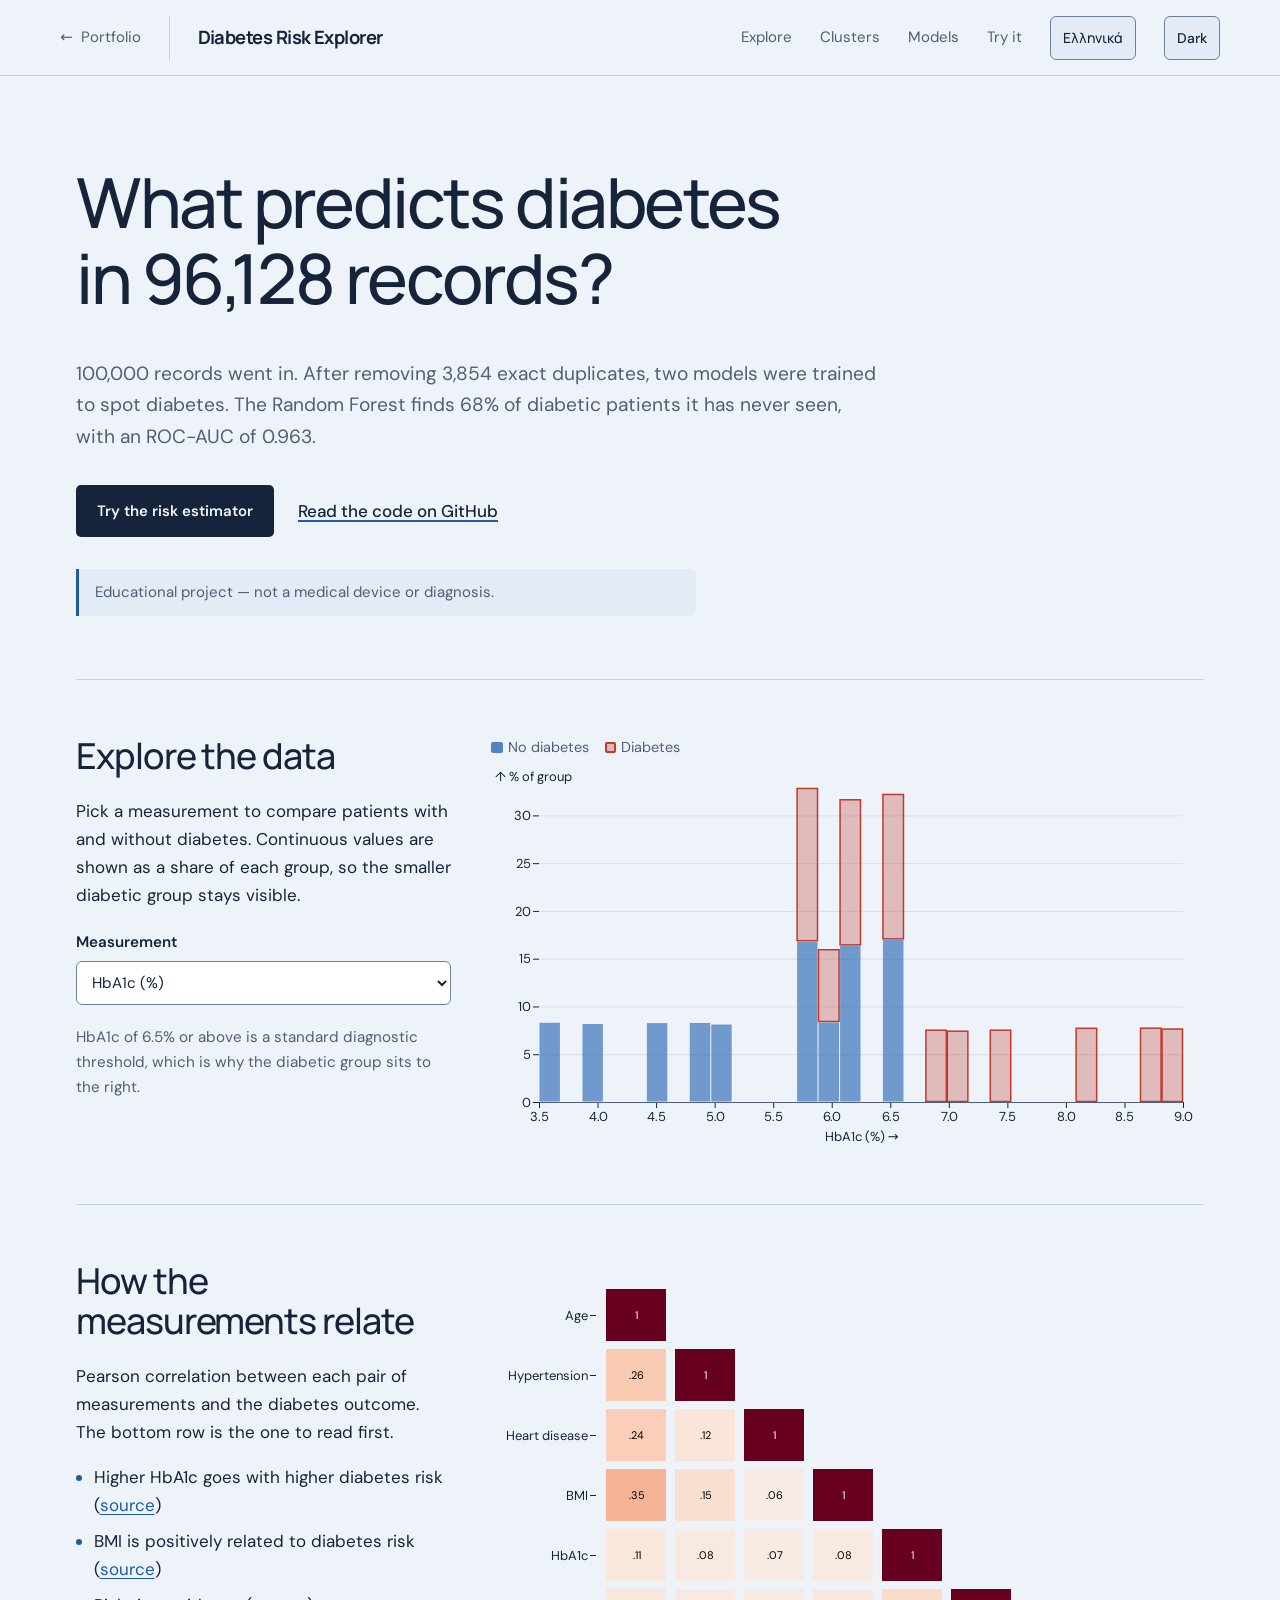
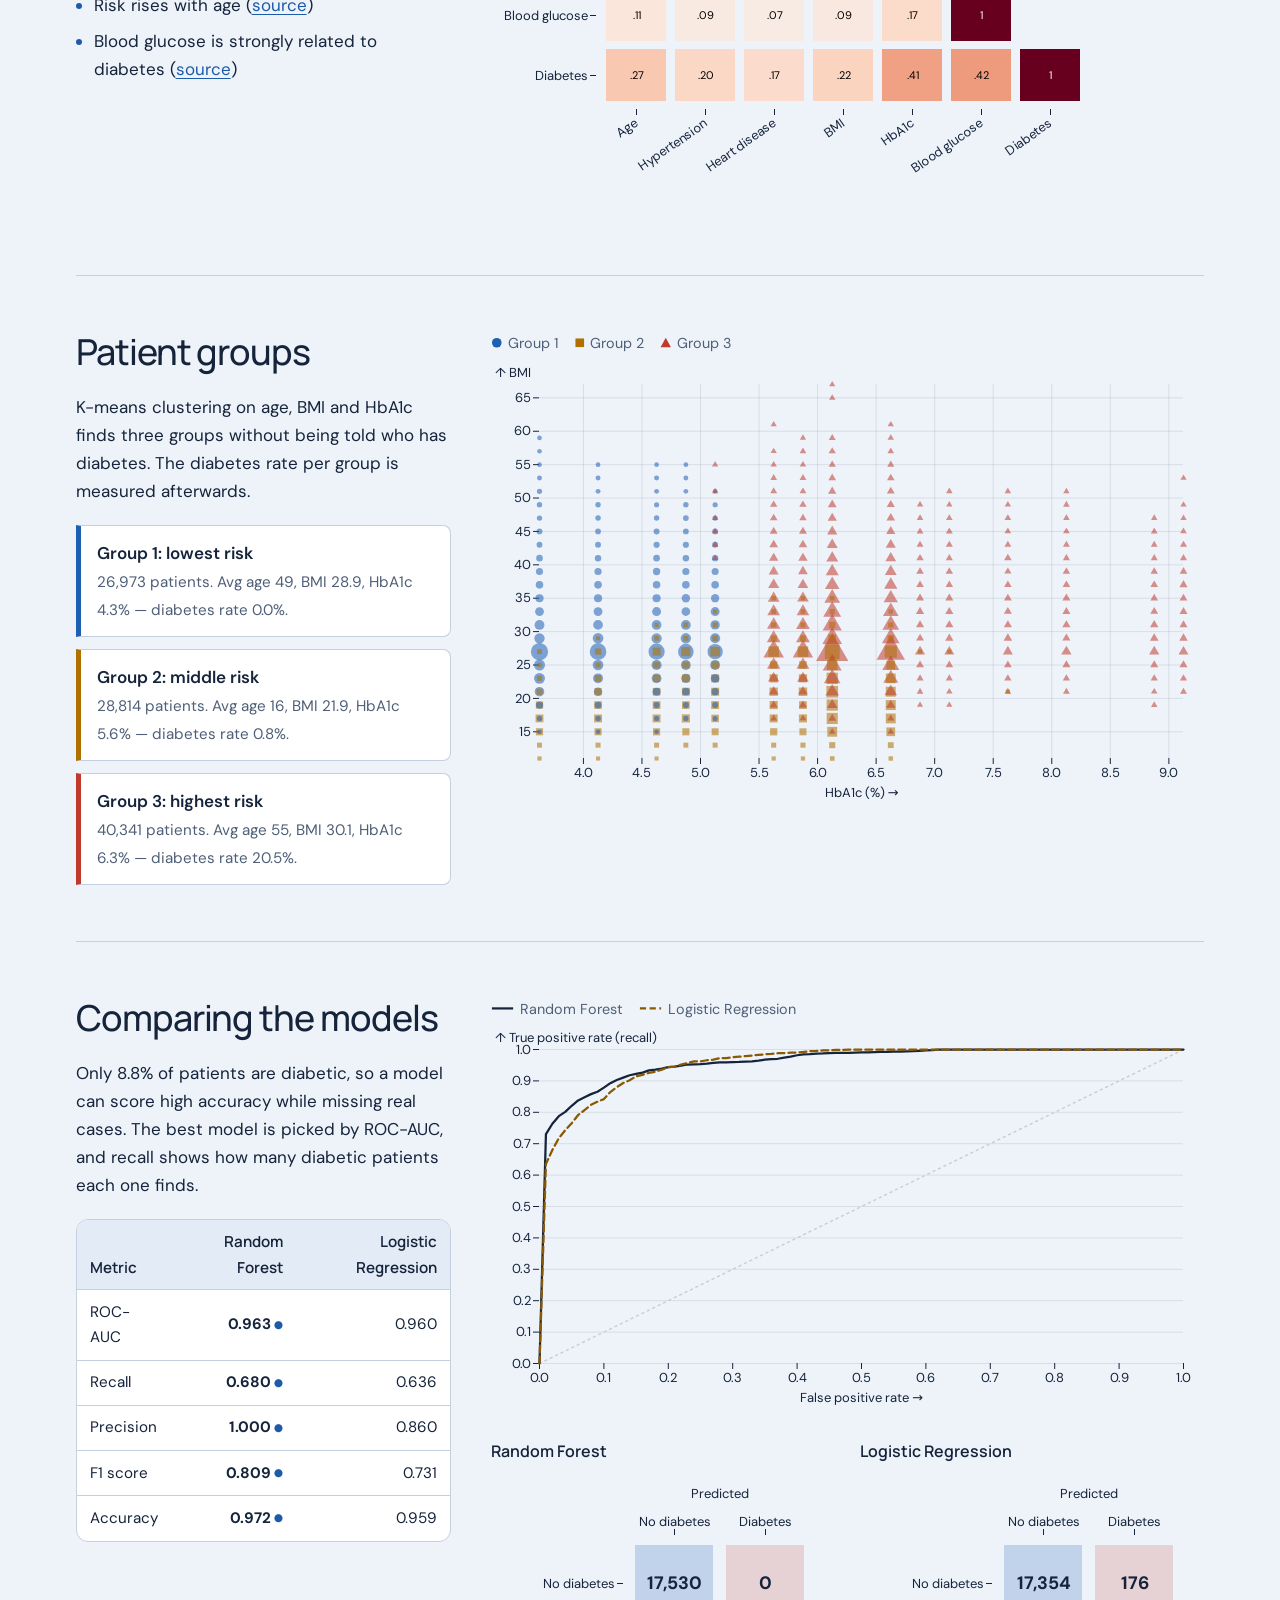
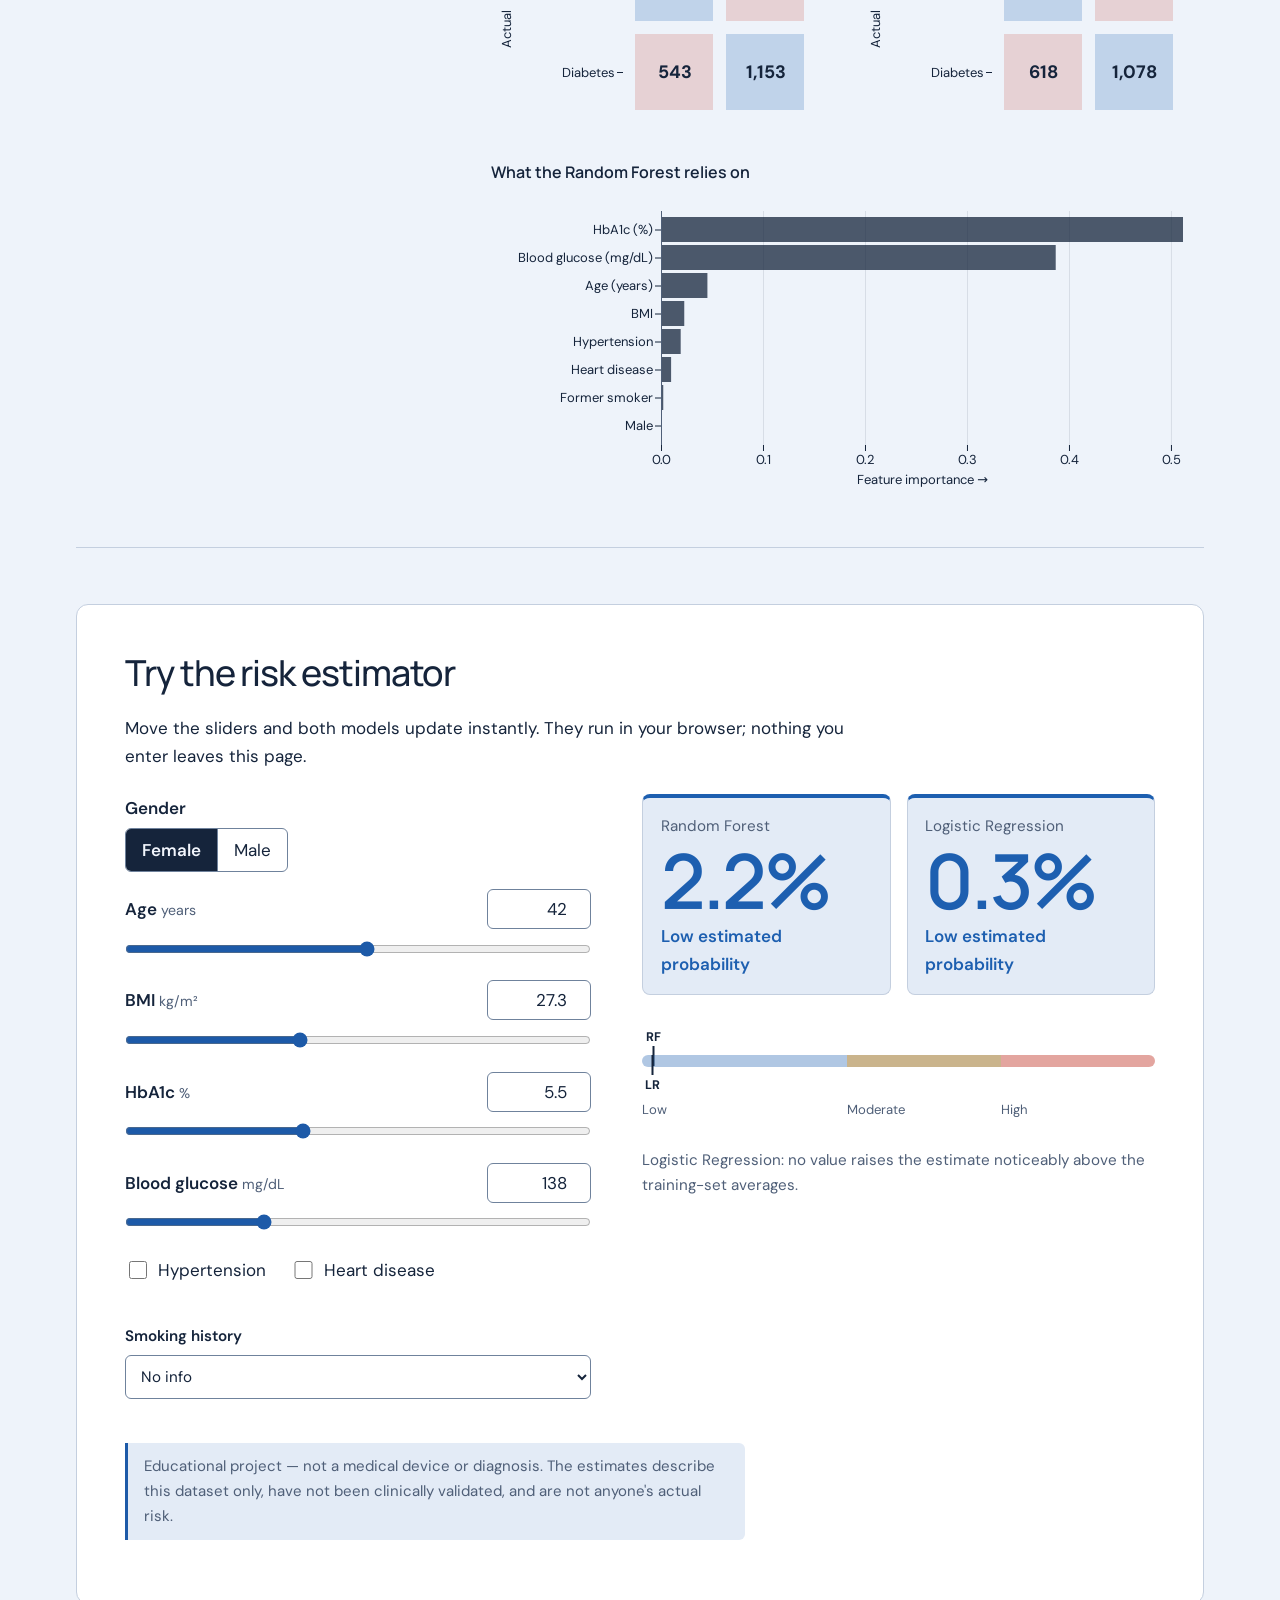
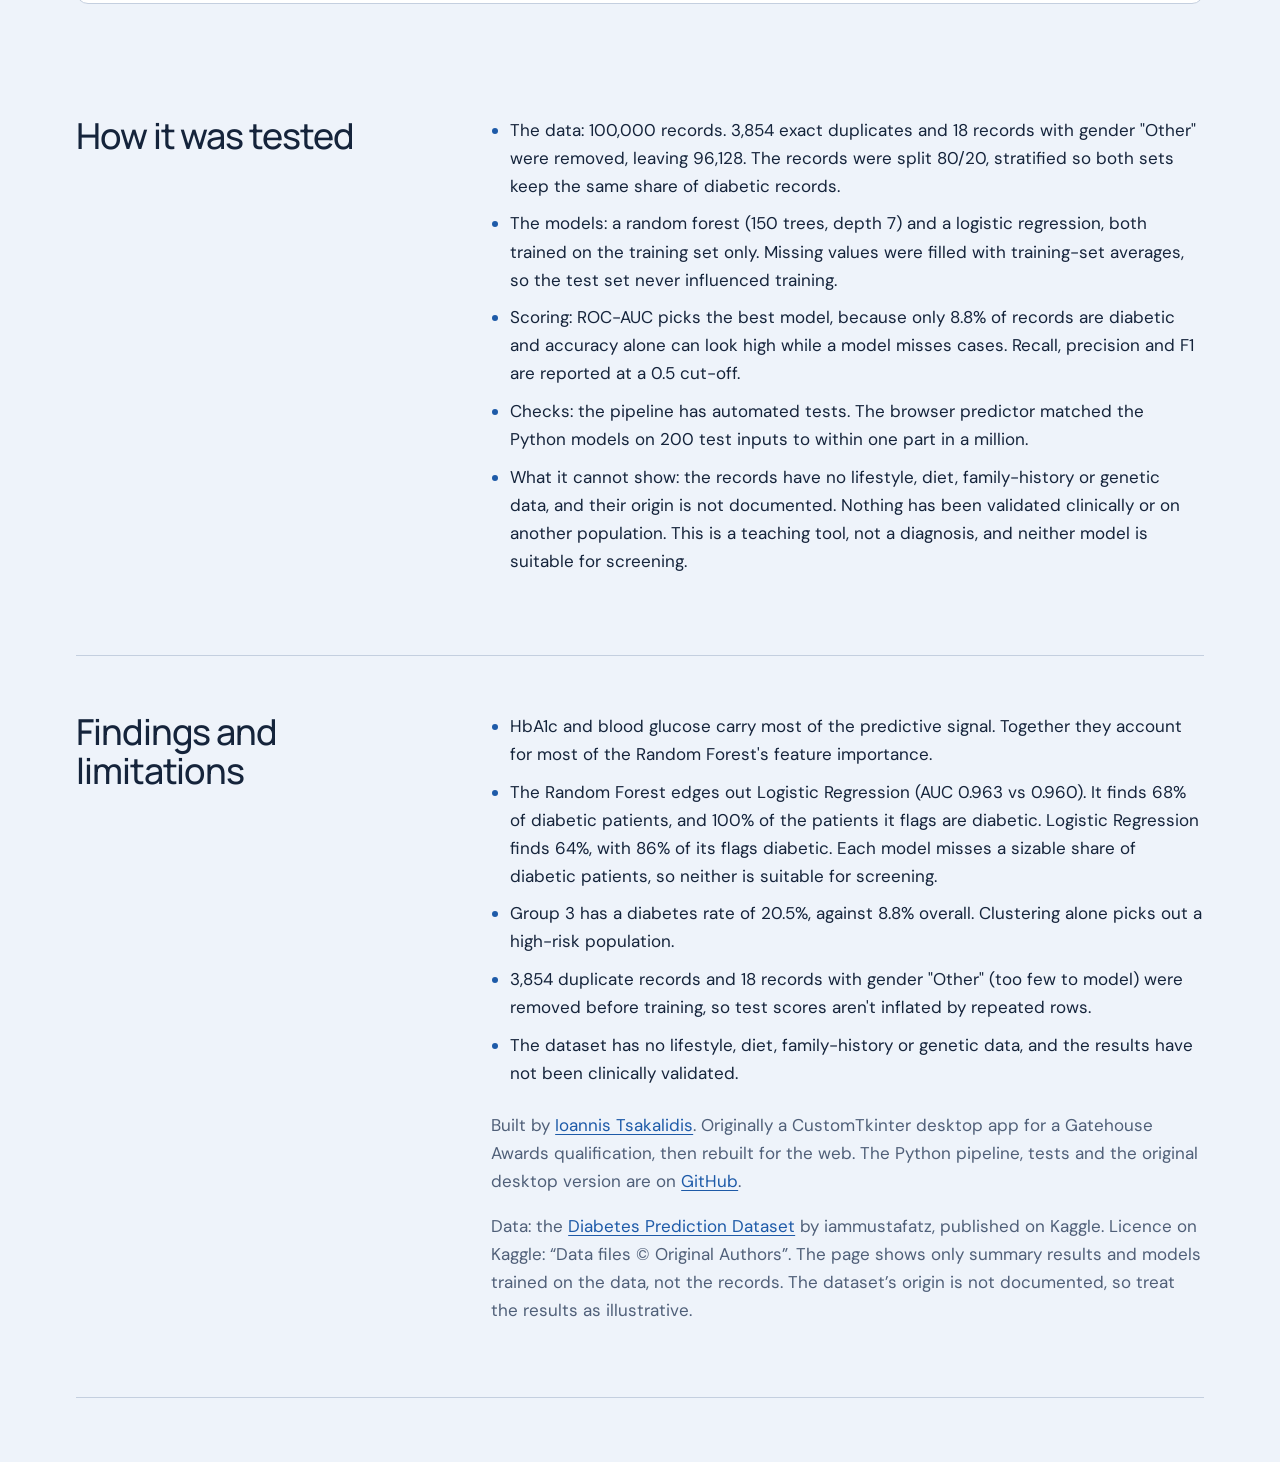
==== commit 5251daf2: "Keep the RF/LR labels apart, add non-colour chart cues, blue preview cards - Predictor scale: Random" ====
--- a/web/index.html
+++ b/web/index.html
@@ -15,7 +15,7 @@
   <meta property="og:title" content="Diabetes Risk Explorer">
   <meta property="og:description" content="Explore 100,000 records, compare two machine-learning models and try a live diabetes-risk estimate. An educational data-analytics project.">
   <meta property="og:url" content="https://tsakioan.com/projects/diabetes/">
-  <meta property="og:image" content="https://tsakioan.com/projects/diabetes/og-image.png?v=2">
+  <meta property="og:image" content="https://tsakioan.com/projects/diabetes/og-image.png?v=3">
   <meta property="og:image:width" content="2400">
   <meta property="og:image:height" content="1260">
   <meta property="og:image:alt" content="What predicts diabetes in 96,128 records? Two machine-learning models, three patient groups and a live risk estimate.">
--- a/web/styles.css
+++ b/web/styles.css
@@ -149,6 +149,8 @@
 .chart-title { font-weight: 600; font-size: .95rem; margin: 0 0 .5rem; }
 .legend { display: flex; gap: 1rem; font-size: .9rem; color: var(--ink-soft); margin: 0 0 .5rem; flex-wrap: wrap; }
 .swatch { display: inline-block; width: .8em; height: .8em; border-radius: 2px; margin-right: .35em; vertical-align: -0.05em; }
+.key { display: inline-block; width: 1.6em; height: .7em; margin-right: .4em; vertical-align: 0.05em; }
+.key-dot { width: .8em; height: .8em; margin-right: .35em; vertical-align: -0.05em; }
 
 .hypotheses { padding-left: 1.1rem; margin: 1rem 0 0; }
 .hypotheses li { margin-bottom: .5rem; }
@@ -207,8 +209,8 @@
   margin: .2rem 0; color: var(--band);
 }
 .readout-band { margin: 0; font-weight: 600; color: var(--band); }
-.scale { position: relative; height: 4.6rem; margin-top: .5rem; }
-.scale-track { position: absolute; top: 2.55rem; left: 0; right: 0; height: .7rem; border-radius: 999px; overflow: hidden; display: flex; }
+.scale { position: relative; height: 5.6rem; margin-top: .5rem; }
+.scale-track { position: absolute; top: 1.55rem; left: 0; right: 0; height: .7rem; border-radius: 999px; overflow: hidden; display: flex; }
 .scale-track span { height: 100%; }
 .scale-labels { position: absolute; left: 0; right: 0; bottom: 0; display: flex; font-size: .82rem; color: var(--ink-soft); }
 .scale-labels span:nth-child(1) { width: 40%; }
@@ -217,9 +219,11 @@
   position: absolute; top: 0; transform: translateX(-50%); display: flex; flex-direction: column; align-items: center;
   font-size: .78rem; font-weight: 700; line-height: 1; white-space: nowrap; transition: left .25s ease;
 }
-.marker::after { content: ""; width: 2px; height: 2.1rem; background: var(--ink); margin-top: .2rem; }
-.marker.lr { top: 1.05rem; }
-.marker.lr::after { height: 1.05rem; }
+/* Random Forest is marked above the scale and Logistic Regression below it, so the two labels
+   stay readable even when both models give the same estimate. */
+.marker::after { content: ""; width: 2px; height: 1.25rem; background: var(--ink); margin-top: .2rem; }
+.marker.lr { top: 1.55rem; flex-direction: column-reverse; }
+.marker.lr::after { margin: 0 0 .2rem; }
 .drivers { font-size: .95rem; color: var(--ink-soft); }
 
 .findings-list { padding-left: 1.2rem; margin: 0 0 1.5rem; }
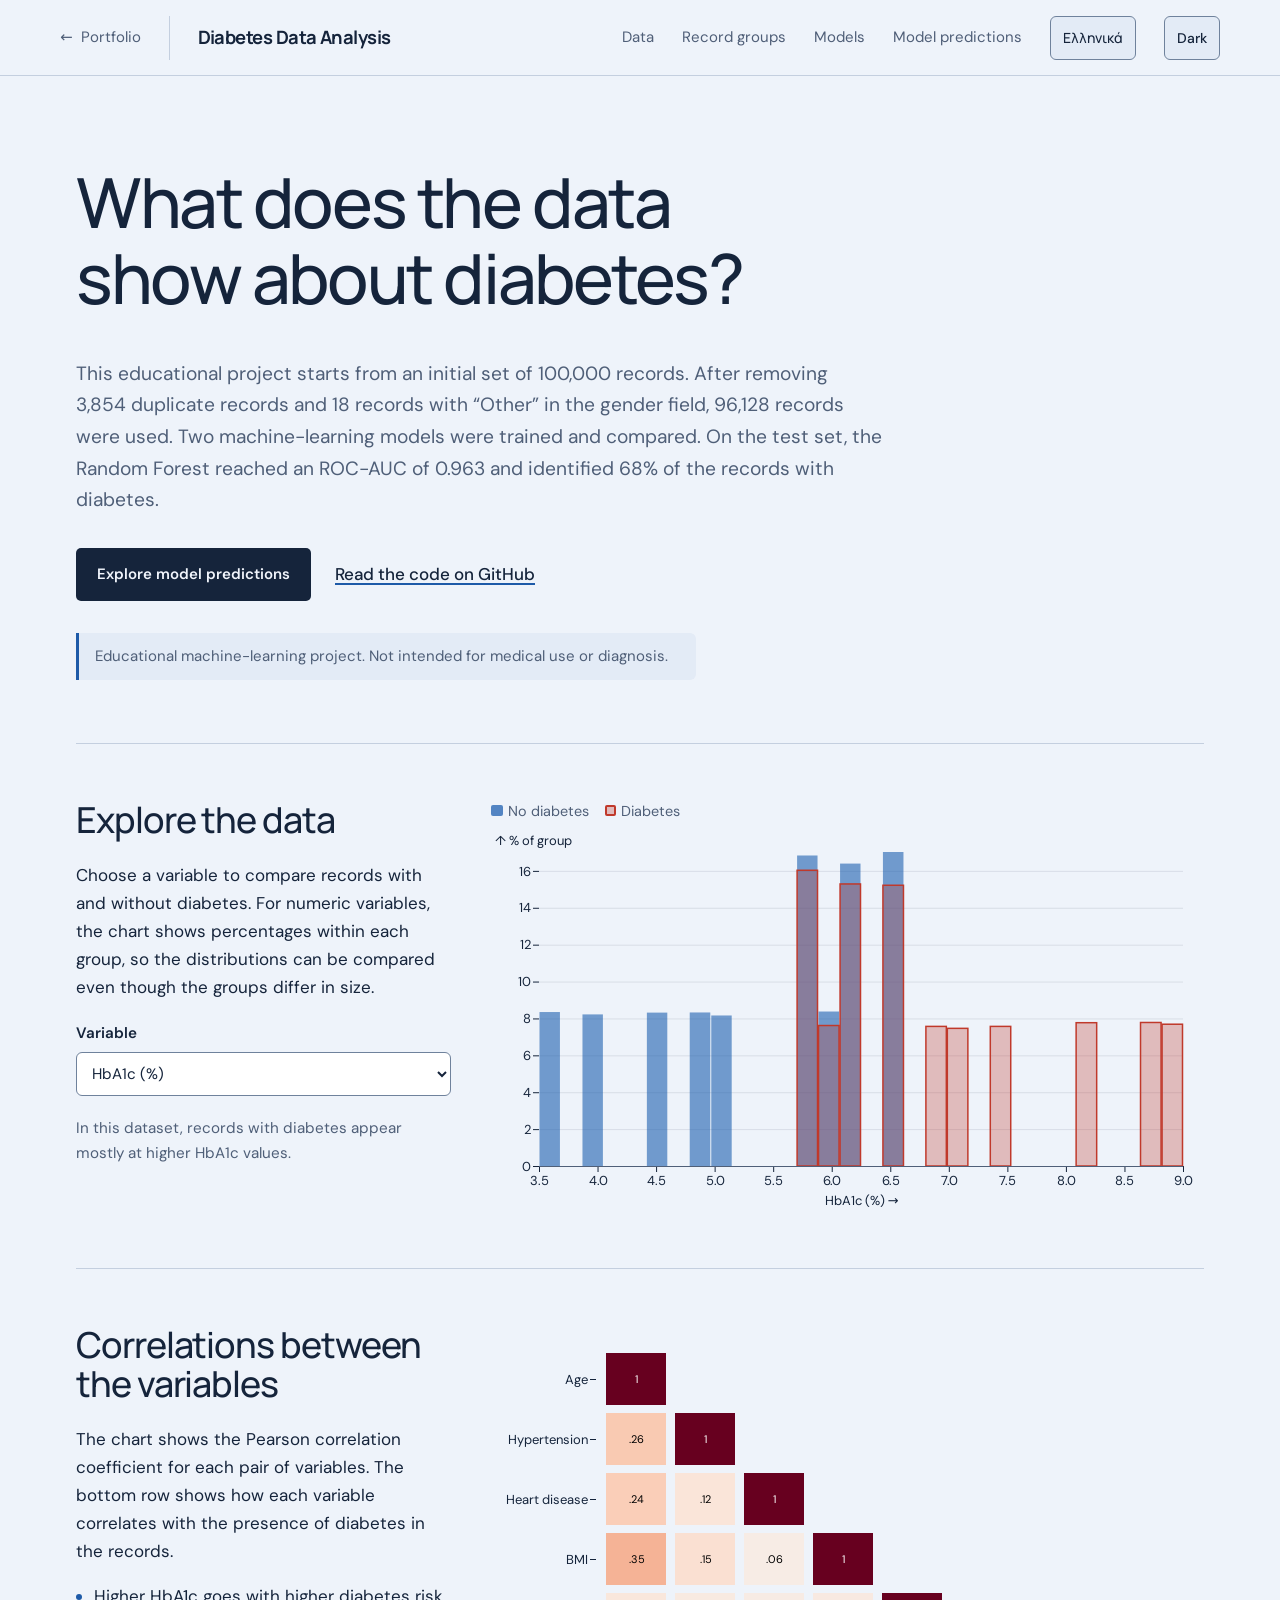
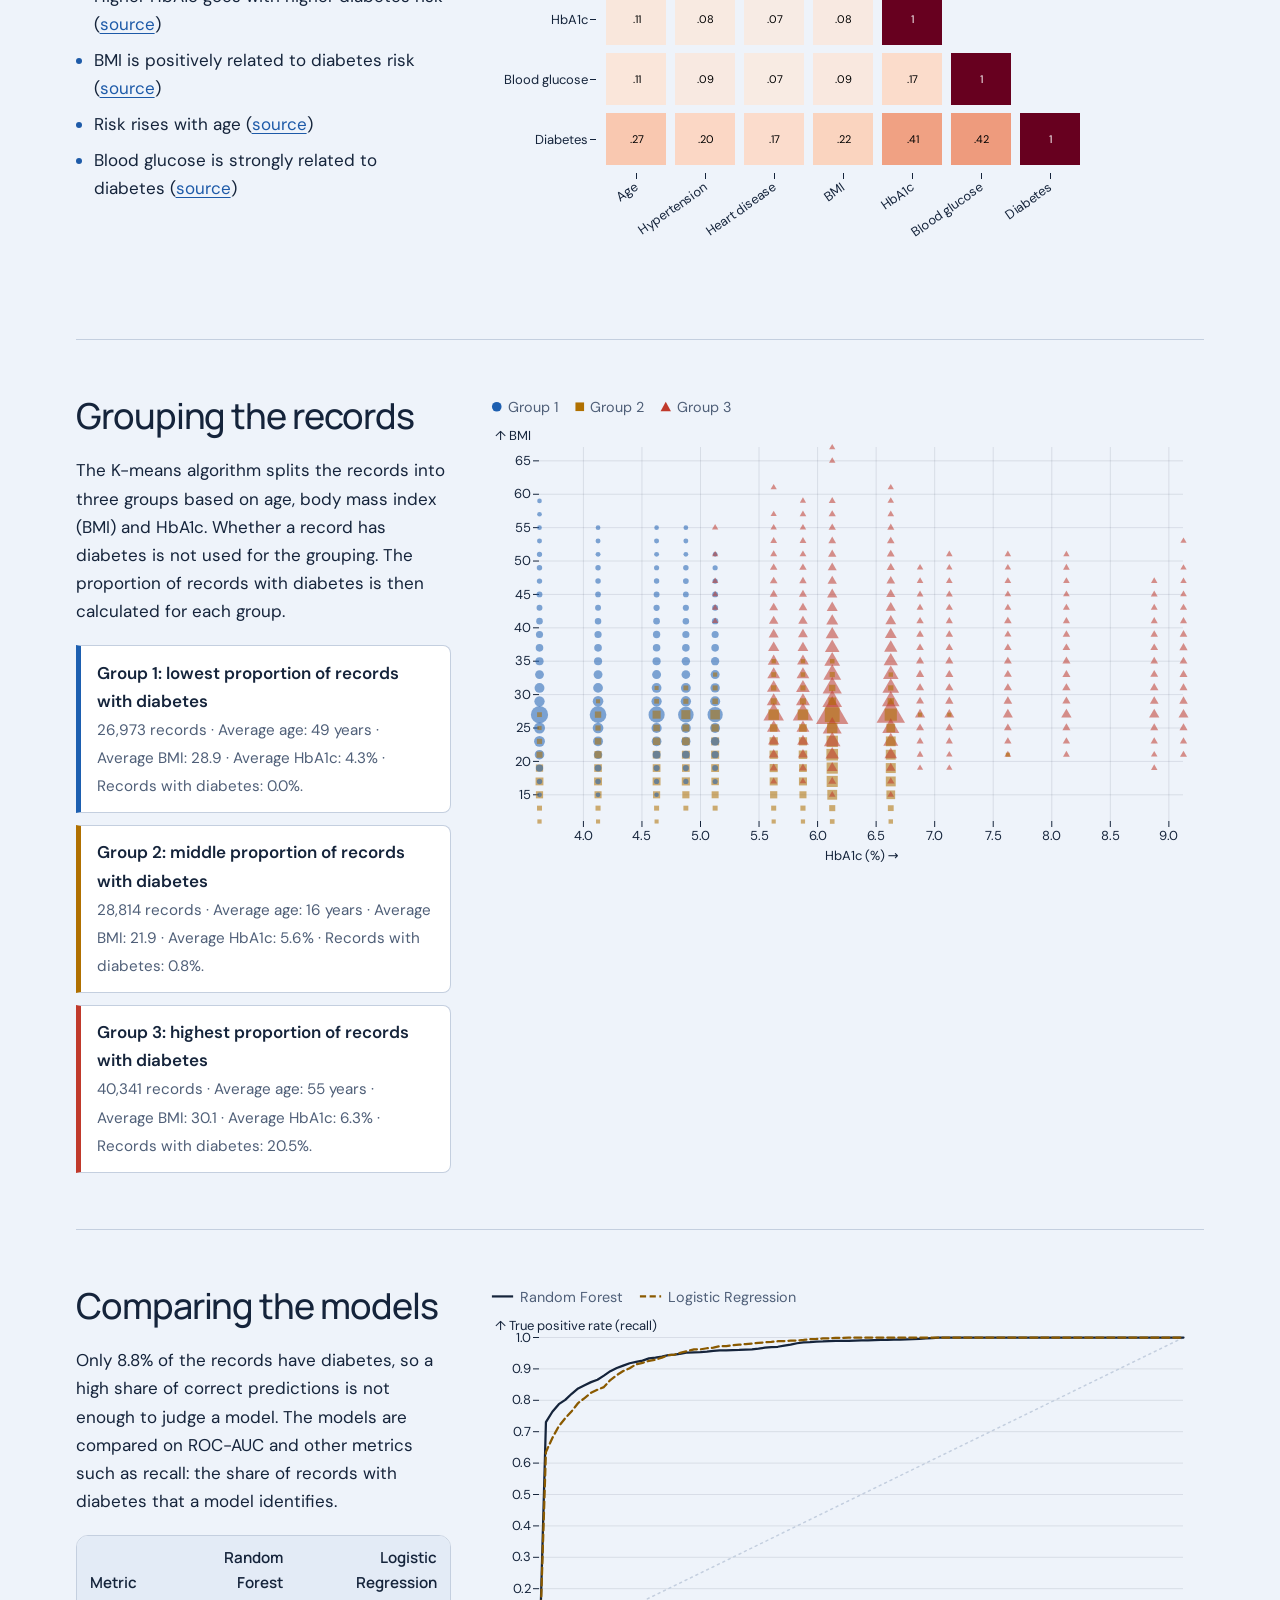
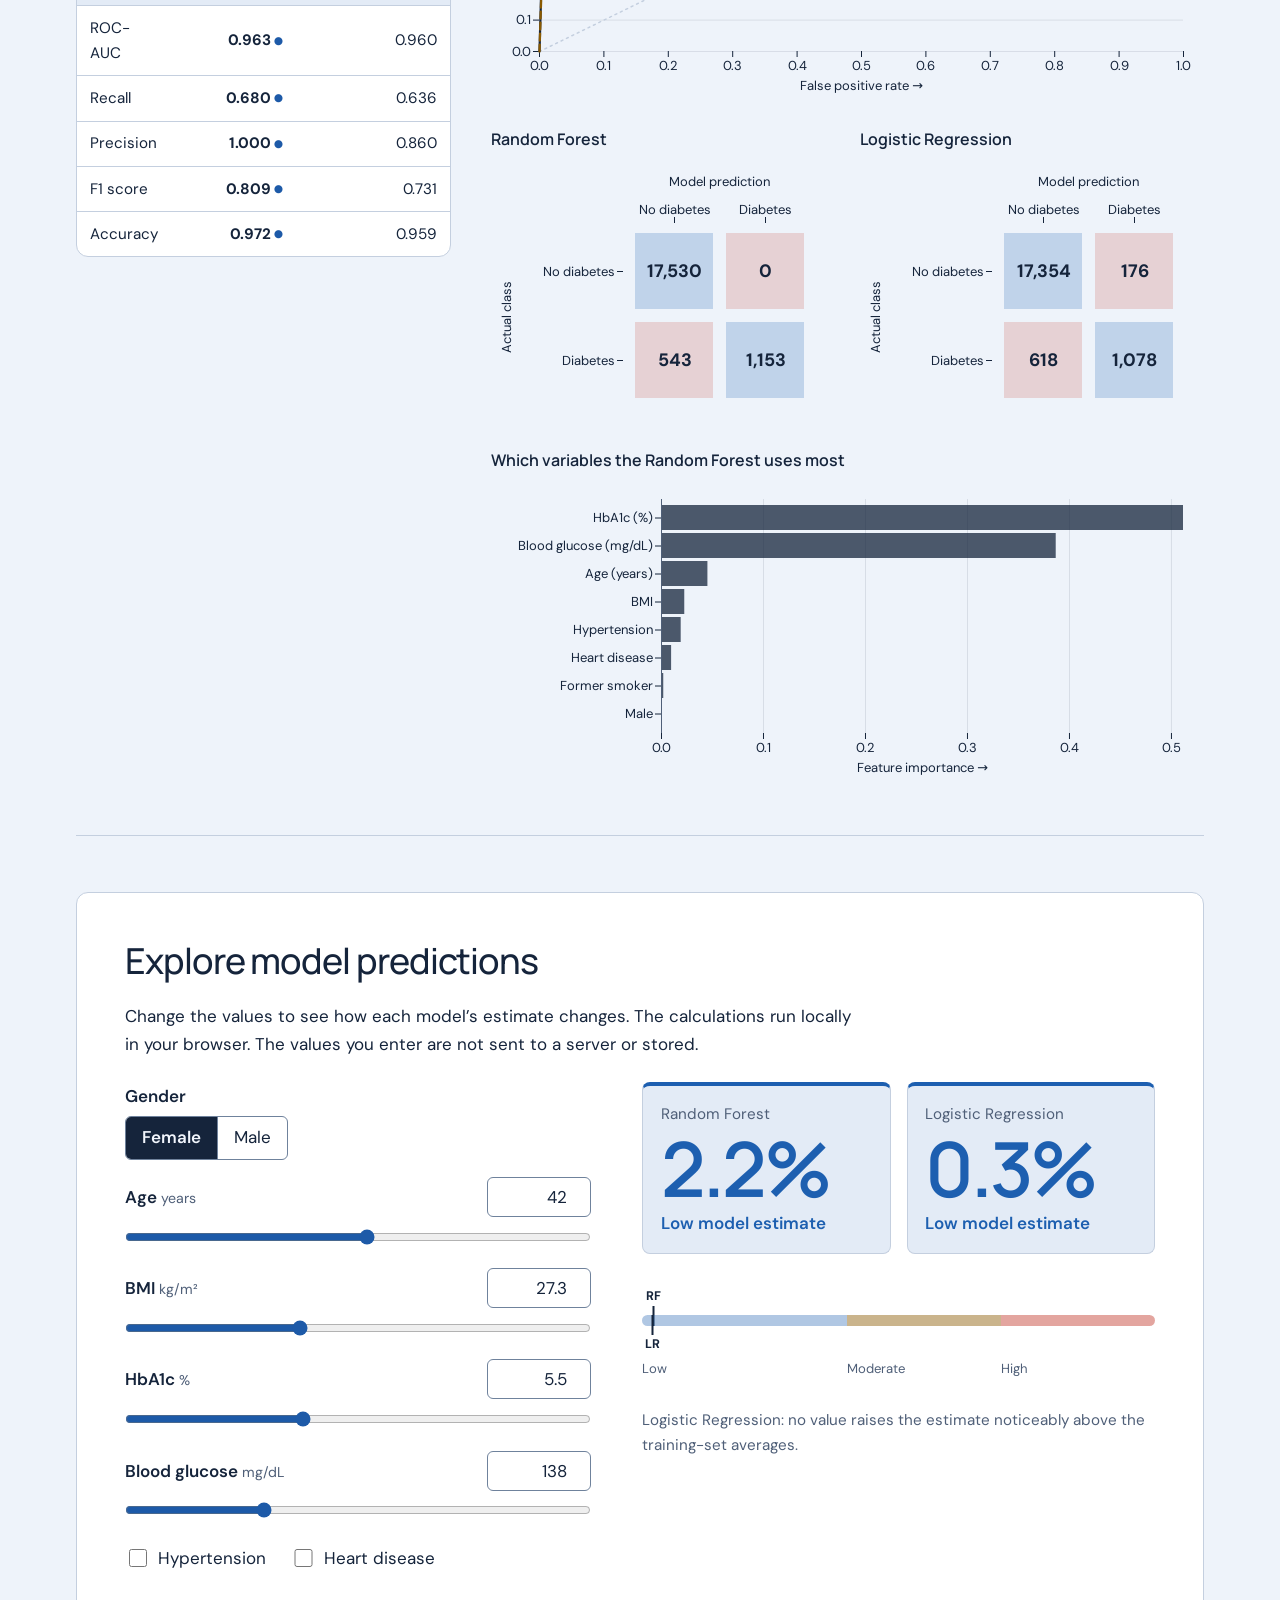
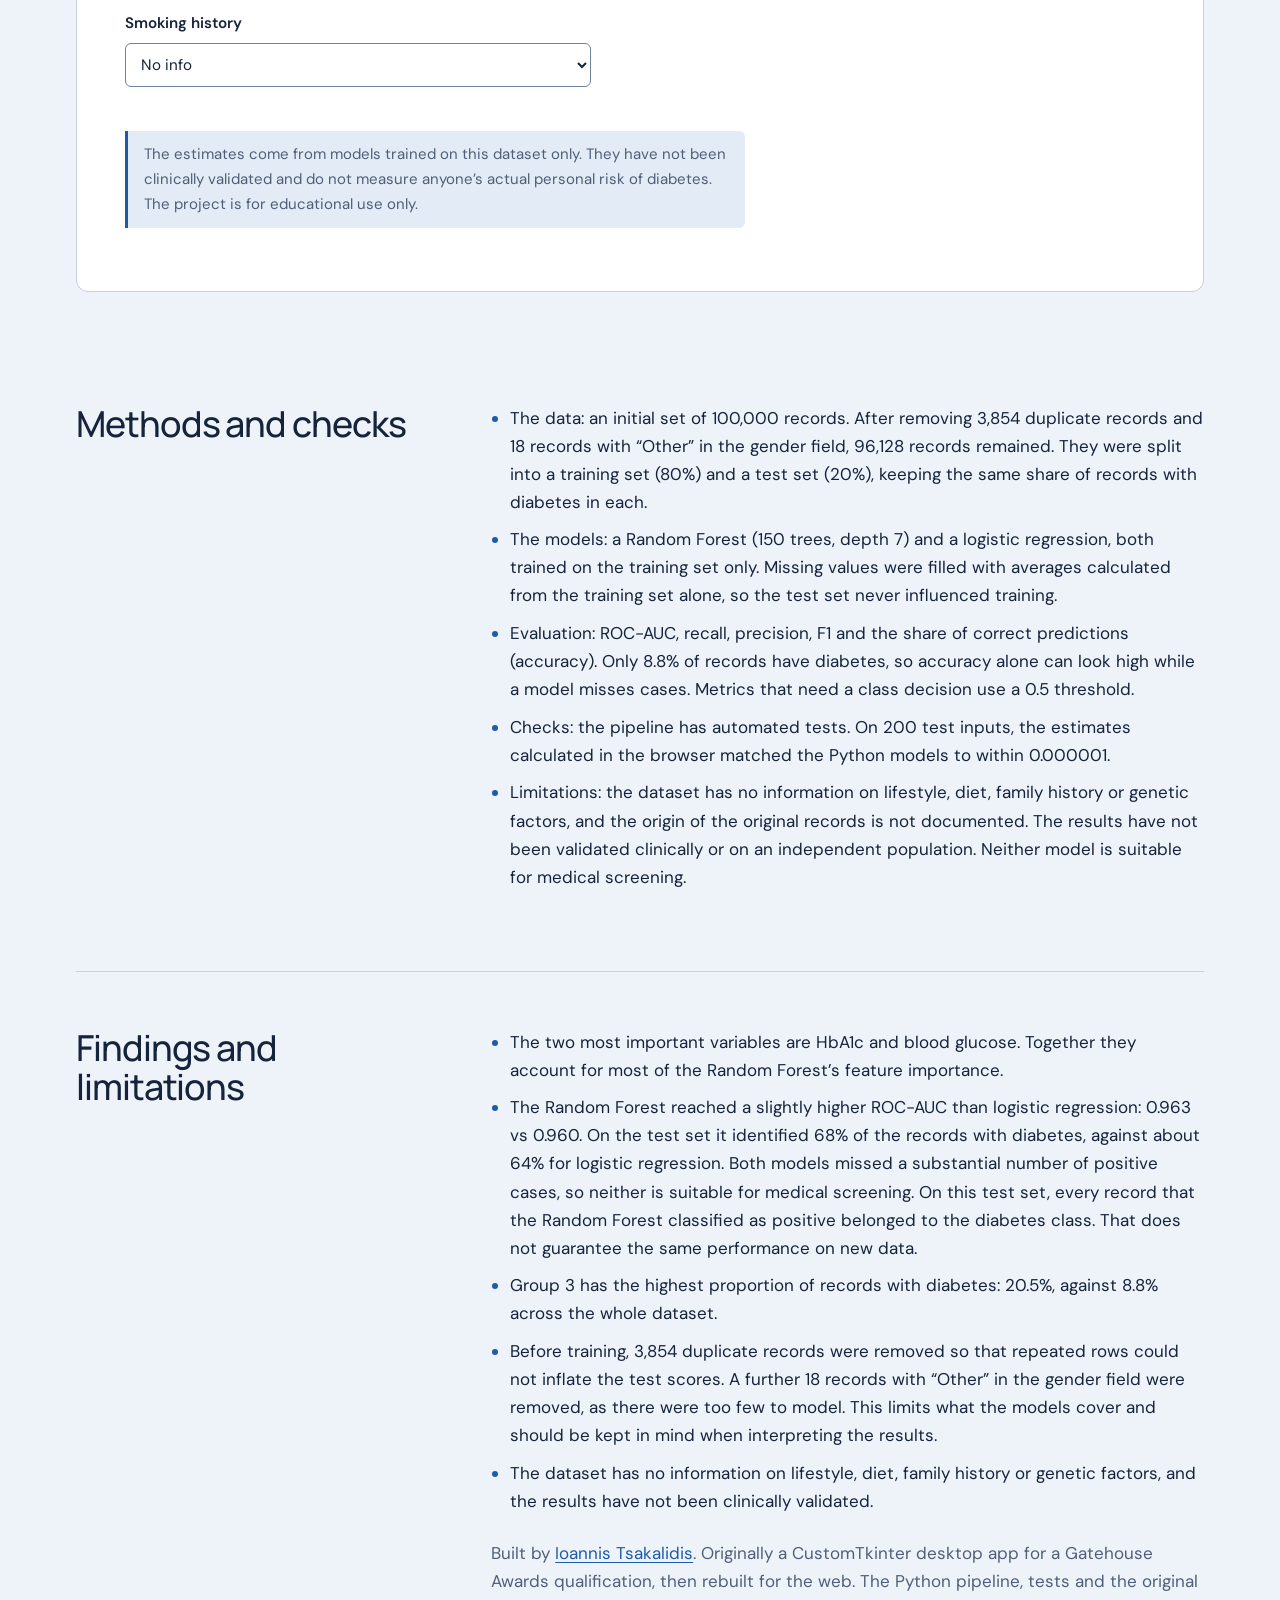
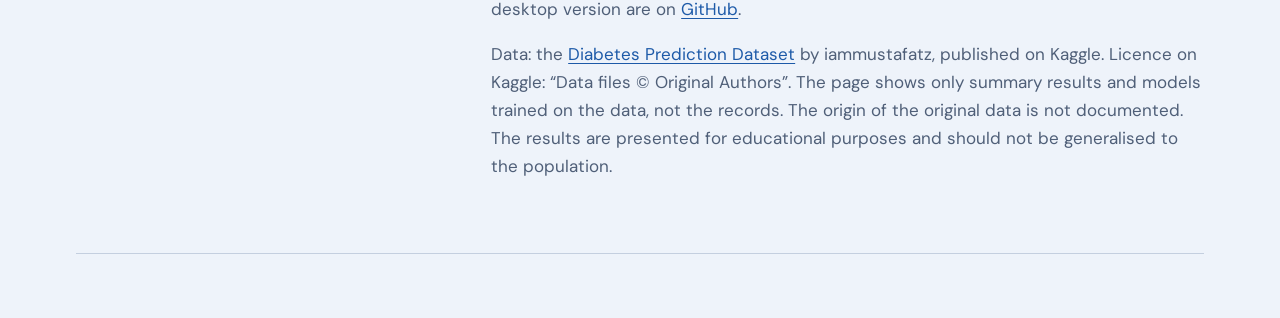
==== commit aa366ee5: "Align the English project wording with the Greek page - Name: "Diabetes Data Analysis" (title, heade" ====
--- a/web/index.html
+++ b/web/index.html
@@ -3,8 +3,8 @@
 <head>
   <meta charset="utf-8">
   <meta name="viewport" content="width=device-width, initial-scale=1">
-  <title>Diabetes Risk Explorer</title>
-  <meta name="description" content="Explore 100,000 records, compare two machine-learning models and try a live diabetes-risk estimate. An educational data-analytics project.">
+  <title>Diabetes Data Analysis</title>
+  <meta name="description" content="An educational machine-learning project with an initial set of 100,000 records: explore the data, compare two models and see how their estimates change.">
   <link rel="canonical" href="https://tsakioan.com/projects/diabetes/">
   <link rel="alternate" hreflang="en" href="https://tsakioan.com/projects/diabetes/">
   <link rel="alternate" hreflang="el" href="https://tsakioan.com/projects/diabetes/el/">
@@ -12,13 +12,13 @@
   <link rel="icon" href="favicon.svg" type="image/svg+xml">
   <meta property="og:type" content="website">
   <meta property="og:site_name" content="Tsakioan">
-  <meta property="og:title" content="Diabetes Risk Explorer">
-  <meta property="og:description" content="Explore 100,000 records, compare two machine-learning models and try a live diabetes-risk estimate. An educational data-analytics project.">
+  <meta property="og:title" content="Diabetes Data Analysis">
+  <meta property="og:description" content="An educational machine-learning project with an initial set of 100,000 records: explore the data, compare two models and see how their estimates change.">
   <meta property="og:url" content="https://tsakioan.com/projects/diabetes/">
-  <meta property="og:image" content="https://tsakioan.com/projects/diabetes/og-image.png?v=3">
+  <meta property="og:image" content="https://tsakioan.com/projects/diabetes/og-image.png?v=4">
   <meta property="og:image:width" content="2400">
   <meta property="og:image:height" content="1260">
-  <meta property="og:image:alt" content="What predicts diabetes in 96,128 records? Two machine-learning models, three patient groups and a live risk estimate.">
+  <meta property="og:image:alt" content="What does the data show about diabetes? Two machine-learning models, three groups of records and an interactive test of the models.">
   <meta property="og:locale" content="en_US">
   <meta property="og:locale:alternate" content="el_GR">
   <meta name="twitter:card" content="summary_large_image">
@@ -35,12 +35,12 @@
   <a class="skip" href="#main">Skip to content</a>
   <header class="topbar">
     <a class="home-link" href="https://tsakioan.com/"><span aria-hidden="true">←</span> <span class="sr-only">Back to </span>Portfolio</a>
-    <a class="brand" href="#top">Diabetes Risk Explorer</a>
+    <a class="brand" href="#top">Diabetes Data Analysis</a>
     <nav aria-label="Sections">
-      <a href="#explore">Explore</a>
-      <a href="#clusters">Clusters</a>
+      <a href="#explore">Data</a>
+      <a href="#clusters">Record groups</a>
       <a href="#models">Models</a>
-      <a href="#predict">Try it</a>
+      <a href="#predict">Model predictions</a>
       <a href="el/" hreflang="el" lang="el">Ελληνικά</a>
     </nav>
     <button class="theme-toggle" type="button" aria-label="Dark theme">Dark</button>
@@ -48,21 +48,21 @@
 
   <main id="main">
     <section class="hero" id="top">
-      <h1>What predicts diabetes in <span data-bind="n_rows">96,128</span> records?</h1>
-      <p class="lede" data-bind="hero-lede">100,000 records went in. After removing 3,854 exact duplicates, two models were trained to spot diabetes. The Random Forest finds 68% of diabetic patients it has never seen, with an ROC-AUC of 0.963.</p>
+      <h1>What does the data show about diabetes?</h1>
+      <p class="lede" data-bind="hero-lede">This educational project starts from an initial set of 100,000 records. After removing 3,854 duplicate records and 18 records with “Other” in the gender field, 96,128 records were used. Two machine-learning models were trained and compared. On the test set, the Random Forest reached an ROC-AUC of 0.963 and identified 68% of the records with diabetes.</p>
       <p class="hero-actions">
-        <a class="button" href="#predict">Try the risk estimator</a>
+        <a class="button" href="#predict">Explore model predictions</a>
         <a class="link" href="https://github.com/MrTsak/AI-Data-Analytics">Read the code on GitHub</a>
       </p>
-      <p class="disclaimer">Educational project — not a medical device or diagnosis.</p>
+      <p class="disclaimer">Educational machine-learning project. Not intended for medical use or diagnosis.</p>
     </section>
 
     <section class="block" id="explore" aria-labelledby="explore-h">
       <div class="block-text">
         <h2 id="explore-h">Explore the data</h2>
-        <p>Pick a measurement to compare patients with and without diabetes. Continuous values are shown as a share of each group, so the smaller diabetic group stays visible.</p>
+        <p>Choose a variable to compare records with and without diabetes. For numeric variables, the chart shows percentages within each group, so the distributions can be compared even though the groups differ in size.</p>
         <label class="field">
-          <span>Measurement</span>
+          <span>Variable</span>
           <select id="feature-picker"></select>
         </label>
         <p class="note" id="feature-note"></p>
@@ -72,8 +72,8 @@
 
     <section class="block" aria-labelledby="corr-h">
       <div class="block-text">
-        <h2 id="corr-h">How the measurements relate</h2>
-        <p>Pearson correlation between each pair of measurements and the diabetes outcome. The bottom row is the one to read first.</p>
+        <h2 id="corr-h">Correlations between the variables</h2>
+        <p>The chart shows the Pearson correlation coefficient for each pair of variables. The bottom row shows how each variable correlates with the presence of diabetes in the records.</p>
         <ul class="hypotheses" id="hypotheses"></ul>
       </div>
       <figure class="block-chart" id="corr-chart"></figure>
@@ -81,8 +81,8 @@
 
     <section class="block" id="clusters" aria-labelledby="clusters-h">
       <div class="block-text">
-        <h2 id="clusters-h">Patient groups</h2>
-        <p>K-means clustering on age, BMI and HbA1c finds three groups without being told who has diabetes. The diabetes rate per group is measured afterwards.</p>
+        <h2 id="clusters-h">Grouping the records</h2>
+        <p>The K-means algorithm splits the records into three groups based on age, body mass index (BMI) and HbA1c. Whether a record has diabetes is not used for the grouping. The proportion of records with diabetes is then calculated for each group.</p>
         <ol class="cluster-list" id="cluster-list" start="0"></ol>
       </div>
       <figure class="block-chart" id="cluster-chart"></figure>
@@ -91,7 +91,7 @@
     <section class="block" id="models" aria-labelledby="models-h">
       <div class="block-text">
         <h2 id="models-h">Comparing the models</h2>
-        <p>Only <span data-bind="positive_pct">8.8%</span> of patients are diabetic, so a model can score high accuracy while missing real cases. The best model is picked by ROC-AUC, and recall shows how many diabetic patients each one finds.</p>
+        <p>Only <span data-bind="positive_pct">8.8%</span> of the records have diabetes, so a high share of correct predictions is not enough to judge a model. The models are compared on ROC-AUC and other metrics such as recall: the share of records with diabetes that a model identifies.</p>
         <table class="metrics" id="metrics-table"></table>
       </div>
       <div class="block-chart chart-stack">
@@ -103,28 +103,28 @@
 
     <section class="predict" id="predict" aria-labelledby="predict-h">
       <div class="predict-head">
-        <h2 id="predict-h">Try the risk estimator</h2>
-        <p>Move the sliders and both models update instantly. They run in your browser; nothing you enter leaves this page.</p>
+        <h2 id="predict-h">Explore model predictions</h2>
+        <p>Change the values to see how each model’s estimate changes. The calculations run locally in your browser. The values you enter are not sent to a server or stored.</p>
       </div>
       <div class="predict-grid">
         <form class="predict-form" id="predict-form" novalidate></form>
         <div class="predict-result" id="predict-result"></div>
         <p class="sr-only" id="predict-summary" role="status" aria-live="polite"></p>
       </div>
-      <p class="disclaimer">Educational project — not a medical device or diagnosis. The estimates describe this dataset only, have not been clinically validated, and are not anyone's actual risk.</p>
+      <p class="disclaimer">The estimates come from models trained on this dataset only. They have not been clinically validated and do not measure anyone’s actual personal risk of diabetes. The project is for educational use only.</p>
     </section>
 
     <section class="block" aria-labelledby="method-h">
       <div class="block-text">
-        <h2 id="method-h">How it was tested</h2>
+        <h2 id="method-h">Methods and checks</h2>
       </div>
       <div class="block-chart">
         <ul class="findings-list">
-          <li>The data: 100,000 records. 3,854 exact duplicates and 18 records with gender "Other" were removed, leaving 96,128. The records were split 80/20, stratified so both sets keep the same share of diabetic records.</li>
-          <li>The models: a random forest (150 trees, depth 7) and a logistic regression, both trained on the training set only. Missing values were filled with training-set averages, so the test set never influenced training.</li>
-          <li>Scoring: ROC-AUC picks the best model, because only 8.8% of records are diabetic and accuracy alone can look high while a model misses cases. Recall, precision and F1 are reported at a 0.5 cut-off.</li>
-          <li>Checks: the pipeline has automated tests. The browser predictor matched the Python models on 200 test inputs to within one part in a million.</li>
-          <li>What it cannot show: the records have no lifestyle, diet, family-history or genetic data, and their origin is not documented. Nothing has been validated clinically or on another population. This is a teaching tool, not a diagnosis, and neither model is suitable for screening.</li>
+          <li>The data: an initial set of 100,000 records. After removing 3,854 duplicate records and 18 records with “Other” in the gender field, 96,128 records remained. They were split into a training set (80%) and a test set (20%), keeping the same share of records with diabetes in each.</li>
+          <li>The models: a Random Forest (150 trees, depth 7) and a logistic regression, both trained on the training set only. Missing values were filled with averages calculated from the training set alone, so the test set never influenced training.</li>
+          <li>Evaluation: ROC-AUC, recall, precision, F1 and the share of correct predictions (accuracy). Only 8.8% of records have diabetes, so accuracy alone can look high while a model misses cases. Metrics that need a class decision use a 0.5 threshold.</li>
+          <li>Checks: the pipeline has automated tests. On 200 test inputs, the estimates calculated in the browser matched the Python models to within 0.000001.</li>
+          <li>Limitations: the dataset has no information on lifestyle, diet, family history or genetic factors, and the origin of the original records is not documented. The results have not been validated clinically or on an independent population. Neither model is suitable for medical screening.</li>
         </ul>
       </div>
     </section>
@@ -135,7 +135,7 @@
       <div class="block-chart">
         <ul class="findings-list" id="findings"></ul>
         <p class="about">Built by <a href="https://tsakioan.com/">Ioannis Tsakalidis</a>. Originally a CustomTkinter desktop app for a Gatehouse Awards qualification, then rebuilt for the web. The Python pipeline, tests and the original desktop version are on <a href="https://github.com/MrTsak/AI-Data-Analytics">GitHub</a>.</p>
-        <p class="about">Data: the <a href="https://www.kaggle.com/datasets/iammustafatz/diabetes-prediction-dataset">Diabetes Prediction Dataset</a> by iammustafatz, published on Kaggle. Licence on Kaggle: “Data files © Original Authors”. The page shows only summary results and models trained on the data, not the records. The dataset’s origin is not documented, so treat the results as illustrative.</p>
+        <p class="about">Data: the <a href="https://www.kaggle.com/datasets/iammustafatz/diabetes-prediction-dataset">Diabetes Prediction Dataset</a> by iammustafatz, published on Kaggle. Licence on Kaggle: “Data files © Original Authors”. The page shows only summary results and models trained on the data, not the records. The origin of the original data is not documented. The results are presented for educational purposes and should not be generalised to the population.</p>
       </div>
     </section>
   </main>
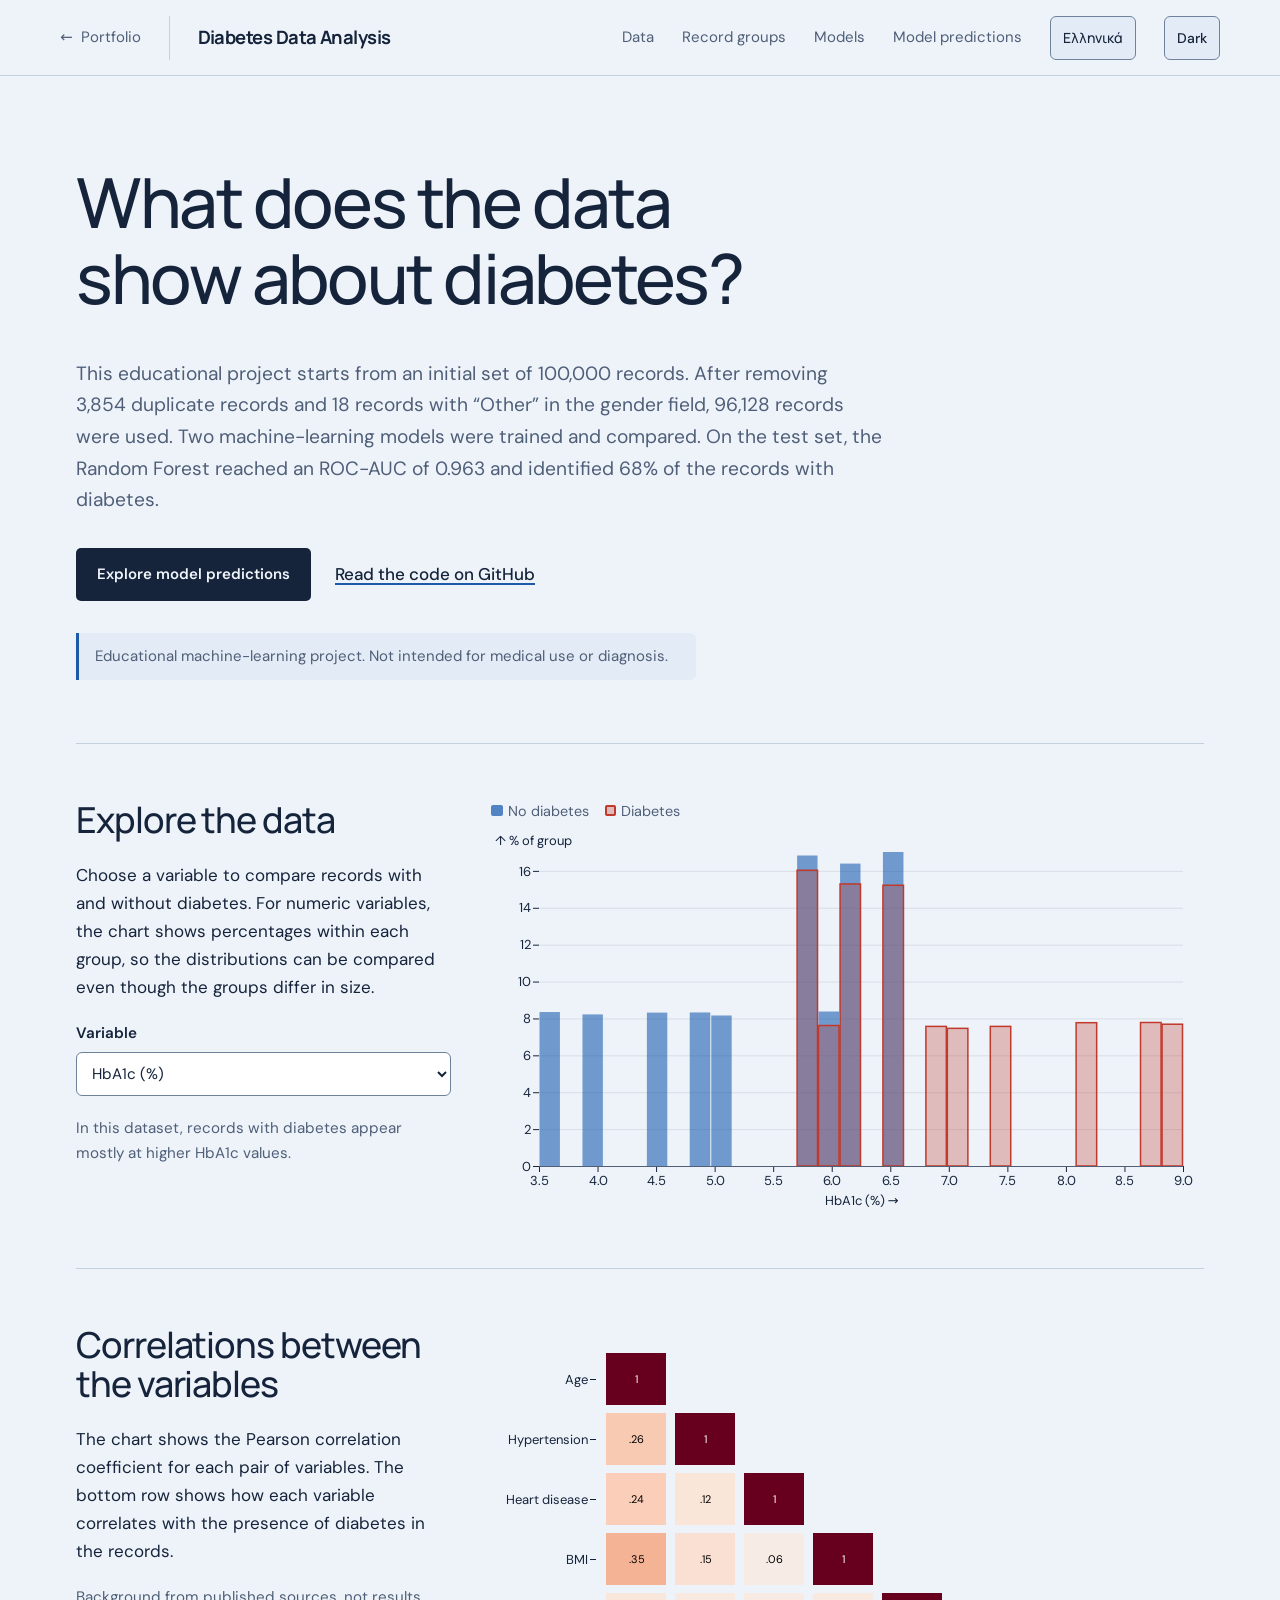
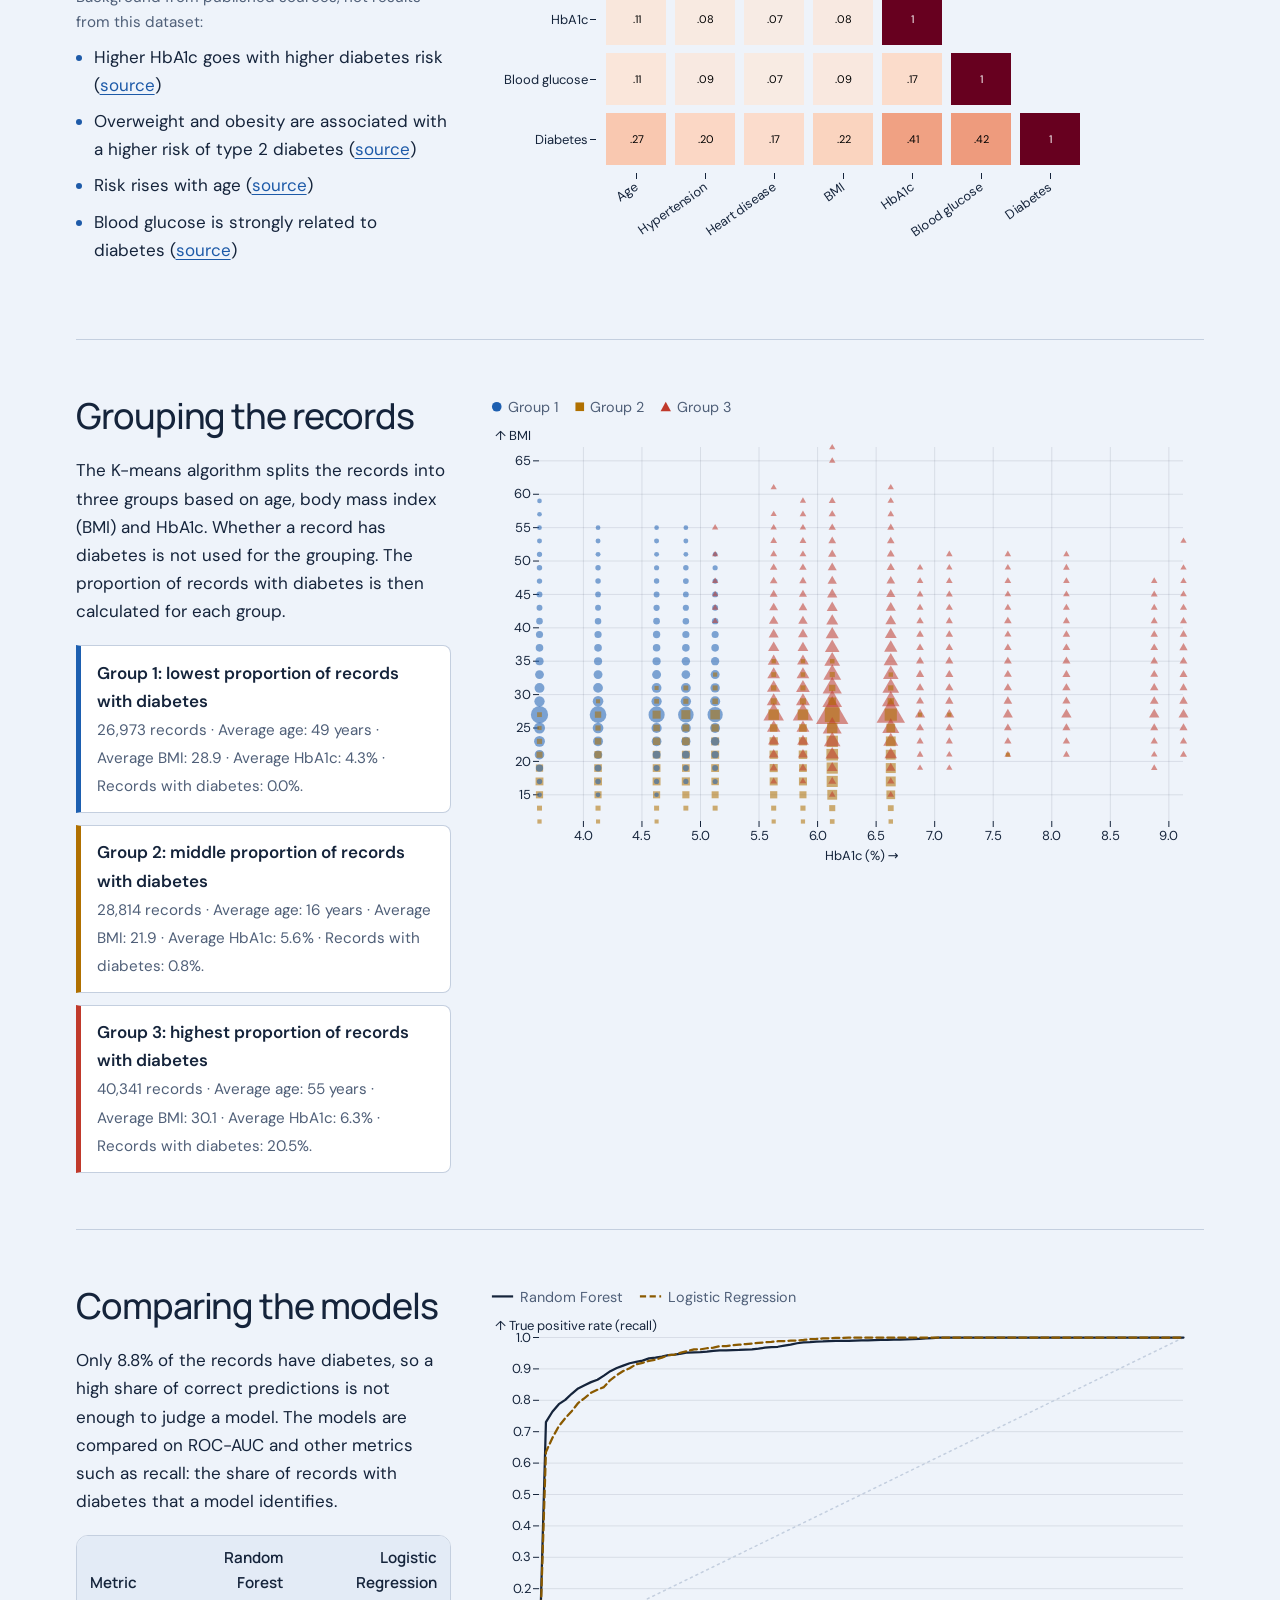
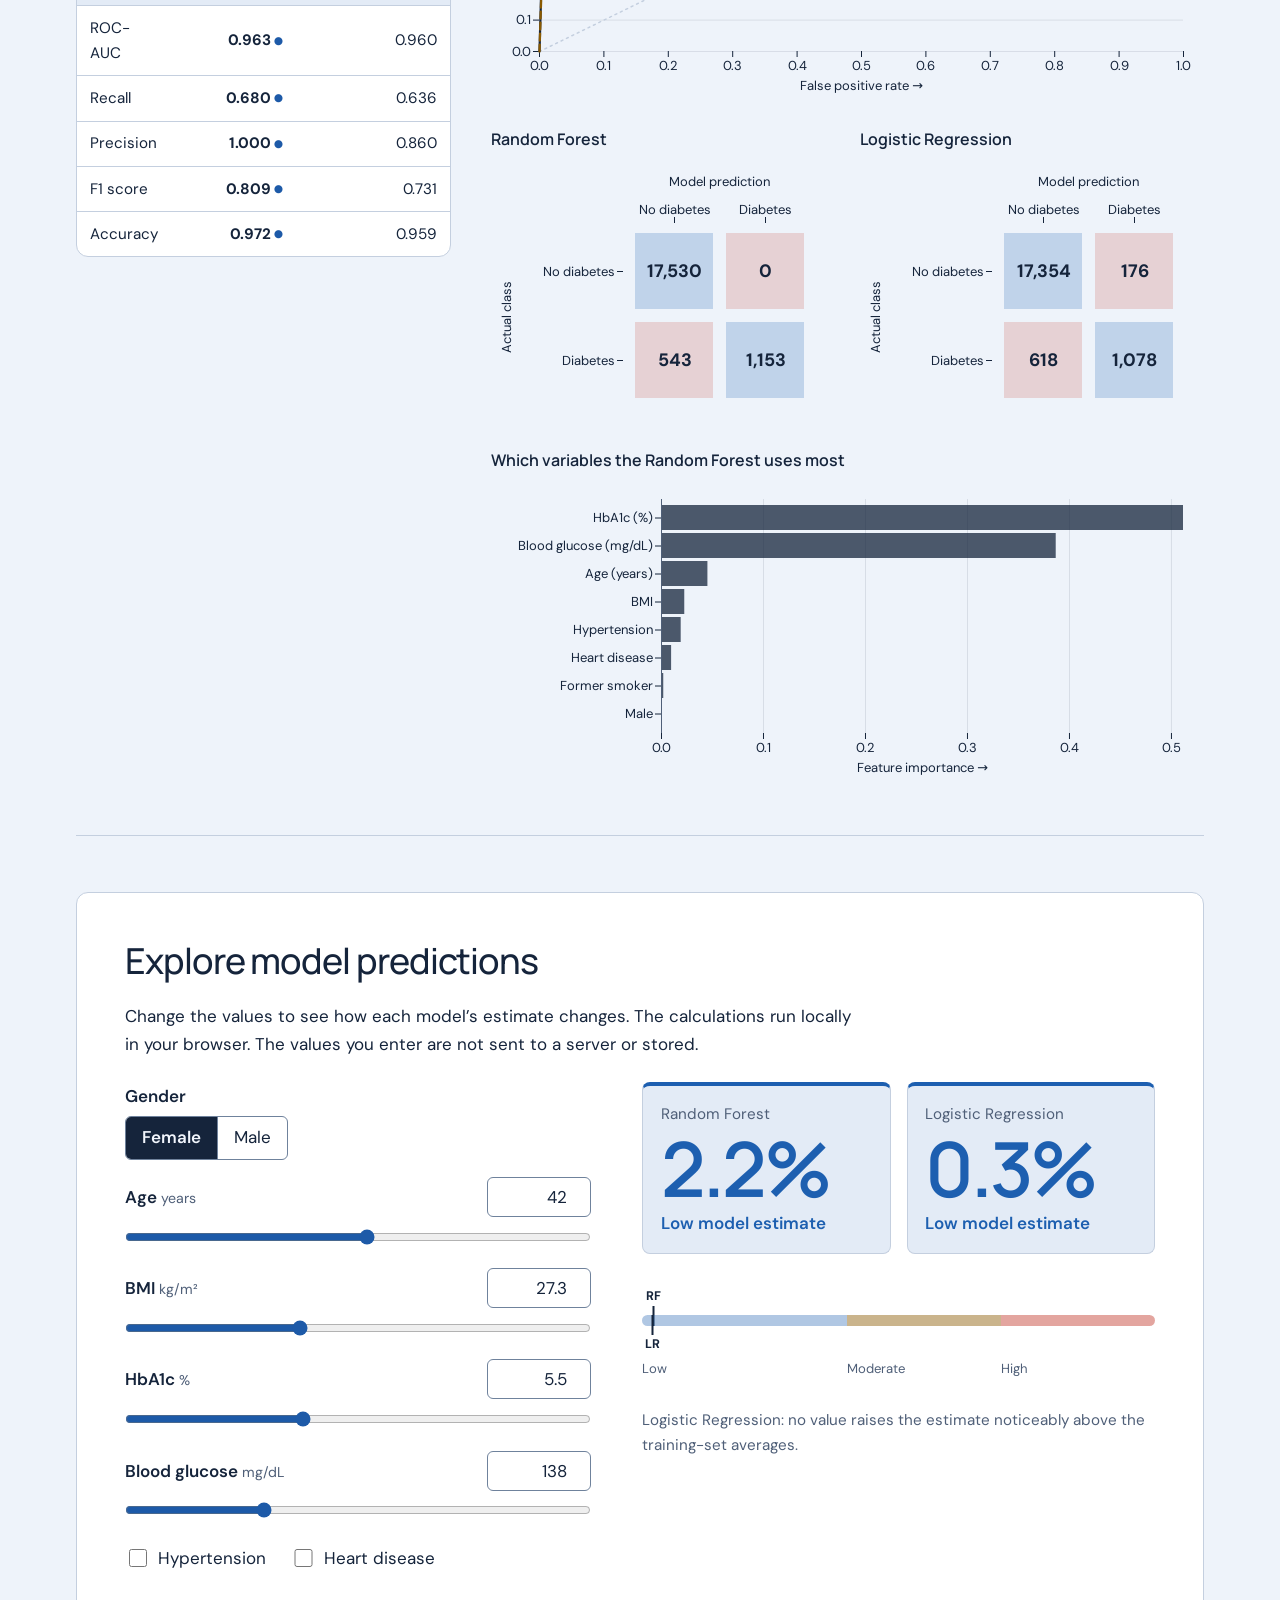
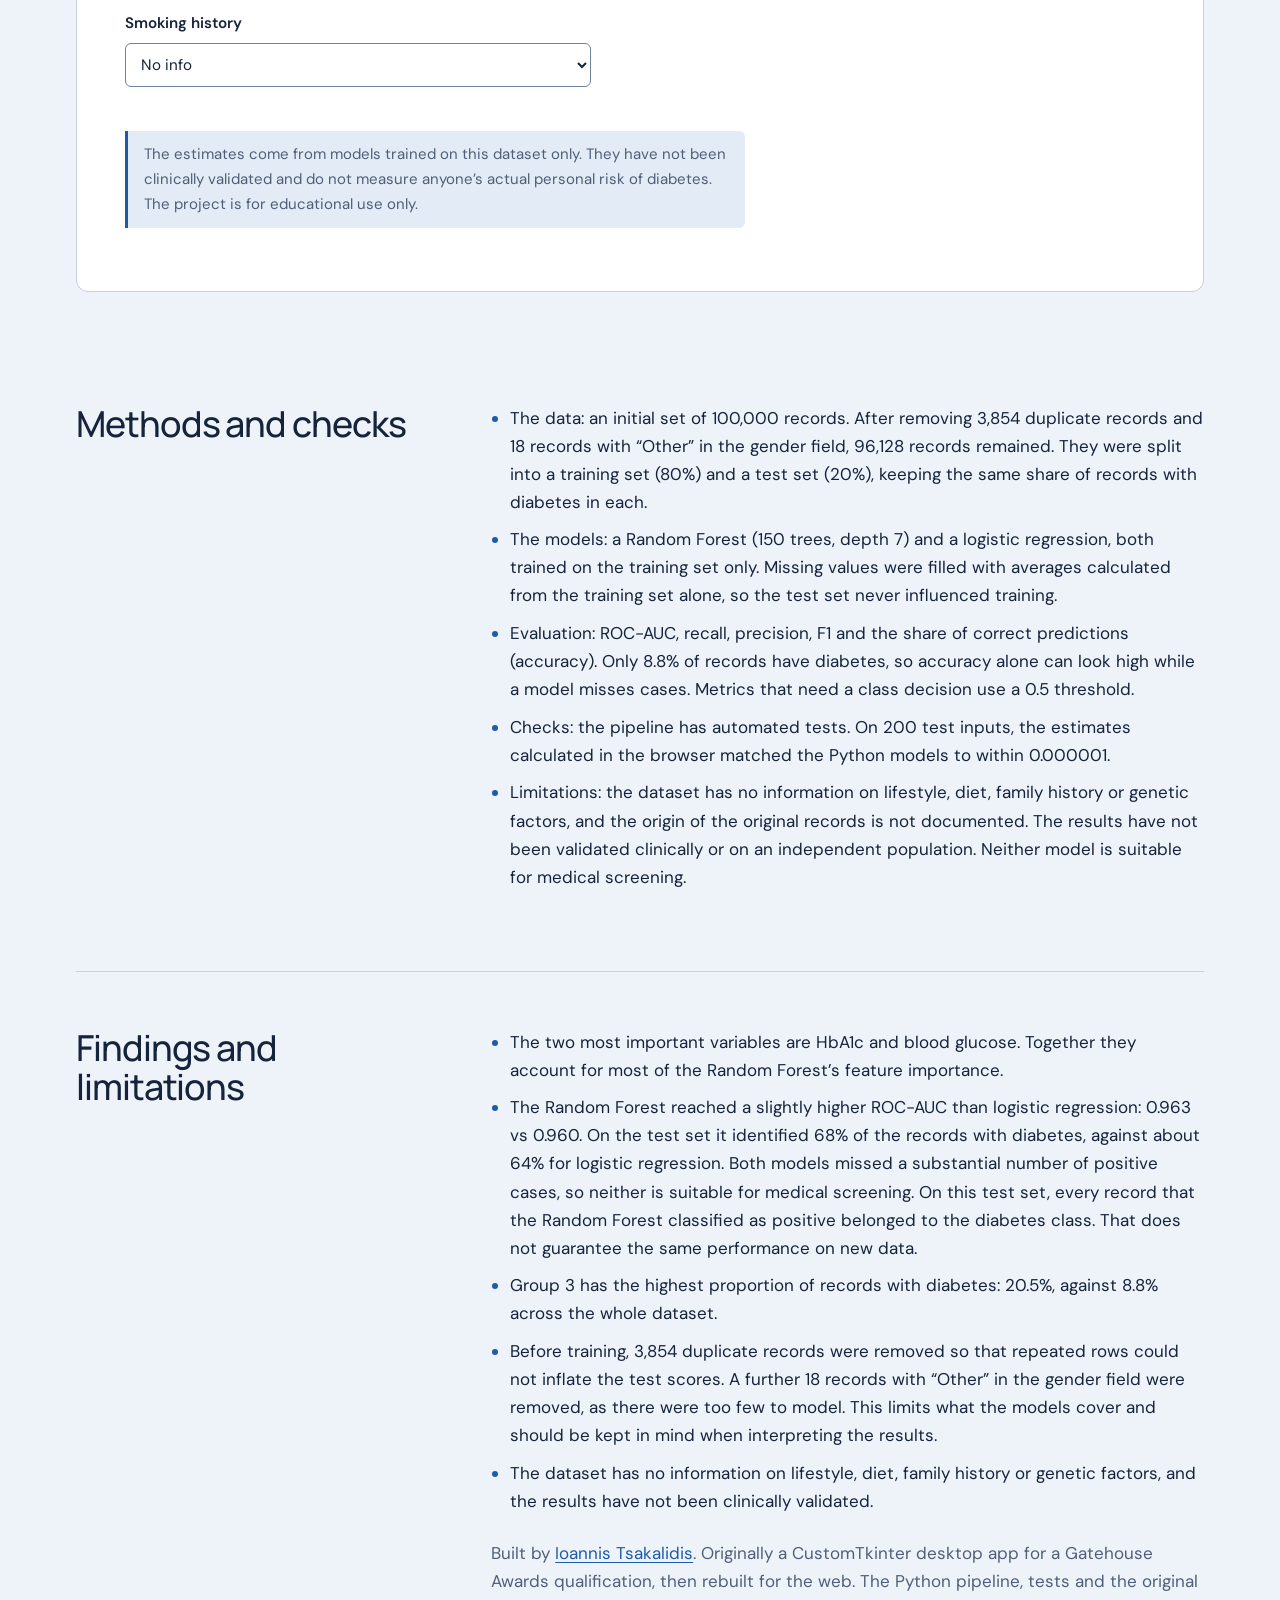
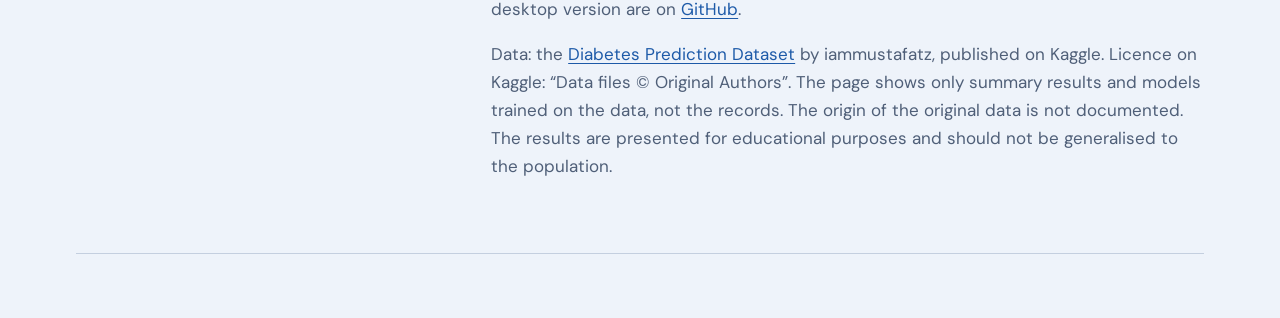
==== commit 98c9029e: "Cite NIDDK for the BMI background claim; label sources as background The BMI hypothesis linked to an" ====
--- a/web/index.html
+++ b/web/index.html
@@ -74,6 +74,7 @@
       <div class="block-text">
         <h2 id="corr-h">Correlations between the variables</h2>
         <p>The chart shows the Pearson correlation coefficient for each pair of variables. The bottom row shows how each variable correlates with the presence of diabetes in the records.</p>
+        <p class="note hypotheses-lead">Background from published sources, not results from this dataset:</p>
         <ul class="hypotheses" id="hypotheses"></ul>
       </div>
       <figure class="block-chart" id="corr-chart"></figure>
--- a/web/styles.css
+++ b/web/styles.css
@@ -152,7 +152,8 @@
 .key { display: inline-block; width: 1.6em; height: .7em; margin-right: .4em; vertical-align: 0.05em; }
 .key-dot { width: .8em; height: .8em; margin-right: .35em; vertical-align: -0.05em; }
 
-.hypotheses { padding-left: 1.1rem; margin: 1rem 0 0; }
+.hypotheses-lead { margin: 1.25rem 0 0; }
+.hypotheses { padding-left: 1.1rem; margin: .5rem 0 0; }
 .hypotheses li { margin-bottom: .5rem; }
 .hypotheses li::marker, .findings-list li::marker { color: var(--accent); }
 .cluster-list { list-style: none; padding: 0; margin: 1.25rem 0 0; display: grid; gap: .75rem; }
